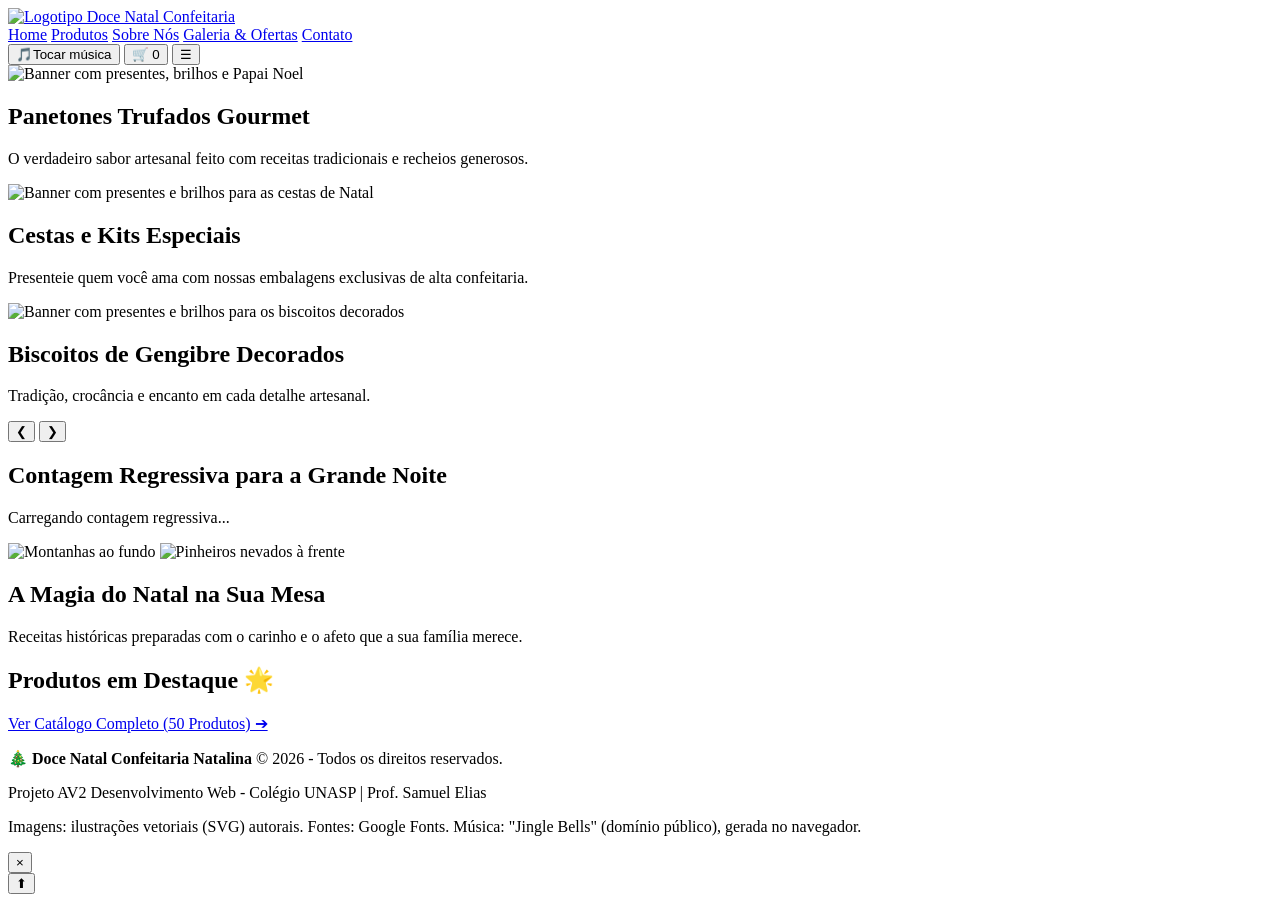
==== index.html @ b4fbc14b "Add files via upload" ====
<!DOCTYPE html>
<html lang="pt-br">
<head>
  <meta charset="UTF-8">
  <meta name="viewport" content="width=device-width, initial-scale=1.0">
  <title>Doce Natal | Confeitaria Natalina - Home</title>
  <link rel="icon" href="img/logo.svg" type="image/svg+xml">
  <link rel="stylesheet" href="css/style.css">
  <link rel="stylesheet" href="css/responsivo.css">
</head>
<body class="pagina-home">

  <!-- CABEÇALHO (igual em todas as páginas) -->
  <header>
    <a href="index.html" class="logo-container">
      <img src="img/logo.svg" alt="Logotipo Doce Natal Confeitaria" class="logo-img">
    </a>
    <nav class="menu" id="menu-principal" aria-label="Menu principal">
        <a href="index.html" class="ativo" aria-current="page">Home</a>
        <a href="produtos.html">Produtos</a>
        <a href="sobre.html">Sobre Nós</a>
        <a href="galeria.html">Galeria & Ofertas</a>
        <a href="contato.html">Contato</a>
    </nav>
    <div class="header-actions">
      <button type="button" id="btn-musica" class="btn-audio" aria-pressed="false" aria-label="Tocar música de Natal">
        <span class="icone" aria-hidden="true">🎵</span><span class="rotulo">Tocar música</span>
      </button>
      <button type="button" id="btn-carrinho" class="btn-carrinho" aria-label="Abrir carrinho de compras">
        <span aria-hidden="true">🛒</span> <span id="qtd-carrinho">0</span>
      </button>
      <button type="button" class="btn-menu" aria-label="Abrir menu" aria-expanded="false" aria-controls="menu-principal">☰</button>
    </div>
  </header>

  <main>
    <!-- SLIDESHOW / CARROSSEL: só um slide tem a classe "ativo" -->
    <section class="slideshow-container" aria-label="Promoções de Natal">
      <div class="slide ativo">
        <img src="img/banners/banner1.svg" alt="Banner com presentes, brilhos e Papai Noel">
        <div class="slide-caption">
          <h2>Panetones Trufados Gourmet</h2>
          <p>O verdadeiro sabor artesanal feito com receitas tradicionais e recheios generosos.</p>
        </div>
      </div>
      <div class="slide">
        <img src="img/banners/banner2.svg" alt="Banner com presentes e brilhos para as cestas de Natal">
        <div class="slide-caption">
          <h2>Cestas e Kits Especiais</h2>
          <p>Presenteie quem você ama com nossas embalagens exclusivas de alta confeitaria.</p>
        </div>
      </div>
      <div class="slide">
        <img src="img/banners/banner3.svg" alt="Banner com presentes e brilhos para os biscoitos decorados">
        <div class="slide-caption">
          <h2>Biscoitos de Gengibre Decorados</h2>
          <p>Tradição, crocância e encanto em cada detalhe artesanal.</p>
        </div>
      </div>
      <button type="button" class="prev-slide" id="anterior" aria-label="Slide anterior">❮</button>
      <button type="button" class="next-slide" id="proximo" aria-label="Próximo slide">❯</button>
      <div class="indicadores" id="indicadores" aria-label="Escolher slide"></div>
    </section>

    <!-- CONTAGEM REGRESSIVA -->
    <section class="countdown-section revelar">
      <h2>Contagem Regressiva para a Grande Noite</h2>
      <p class="contagem" data-contagem>Carregando contagem regressiva...</p>
    </section>

    <!-- PARALLAX: duas camadas que se movem em velocidades diferentes ao rolar -->
    <section class="parallax-wrapper revelar" aria-labelledby="titulo-home">
      <img src="img/banners/camada-fundo.svg" alt="Montanhas ao fundo" class="parallax-layer" data-velocidade="0.2">
      <img src="img/banners/camada-frente.svg" alt="Pinheiros nevados à frente" class="parallax-layer" data-velocidade="0.5">
      <div class="parallax-text">
        <h1 id="titulo-home">A Magia do Natal na Sua Mesa</h1>
        <p>Receitas históricas preparadas com o carinho e o afeto que a sua família merece.</p>
      </div>
    </section>

    <!-- DESTAQUES: cards gerados pelo JavaScript (produtos com destaque: true) -->
    <section class="secao-destaques">
      <h2 class="titulo-secao revelar">Produtos em Destaque 🌟</h2>
      <div id="lista-produtos" class="grade-produtos"></div>
      <p class="chamada-catalogo">
        <a href="produtos.html" class="btn-comprar btn-link">Ver Catálogo Completo (50 Produtos) ➔</a>
      </p>
    </section>
  </main>

  <!-- RODAPÉ (igual em todas as páginas) -->
  <footer>
    <p>🎄 <strong>Doce Natal Confeitaria Natalina</strong> &copy; 2026 - Todos os direitos reservados.</p>
    <p>Projeto AV2 Desenvolvimento Web - Colégio UNASP | Prof. Samuel Elias</p>
    <p>Imagens: ilustrações vetoriais (SVG) autorais. Fontes: Google Fonts. Música: "Jingle Bells" (domínio público), gerada no navegador.</p>
  </footer>

  <!-- JANELA (MODAL) DE DETALHES DO PRODUTO / LIGHTBOX -->
  <div id="modal-produto" class="modal" role="dialog" aria-modal="true" aria-label="Detalhes do produto">
    <div class="modal-conteudo">
      <button type="button" class="fechar-modal" aria-label="Fechar janela">&times;</button>
      <div id="modal-corpo"></div>
    </div>
  </div>
  <button type="button" id="topo" aria-label="Voltar ao topo">⬆</button>

  <!-- A ordem importa: produtos.js precisa vir ANTES de script.js -->
  <script src="js/produtos.js"></script>
  <script src="js/script.js"></script>
</body>
</html>
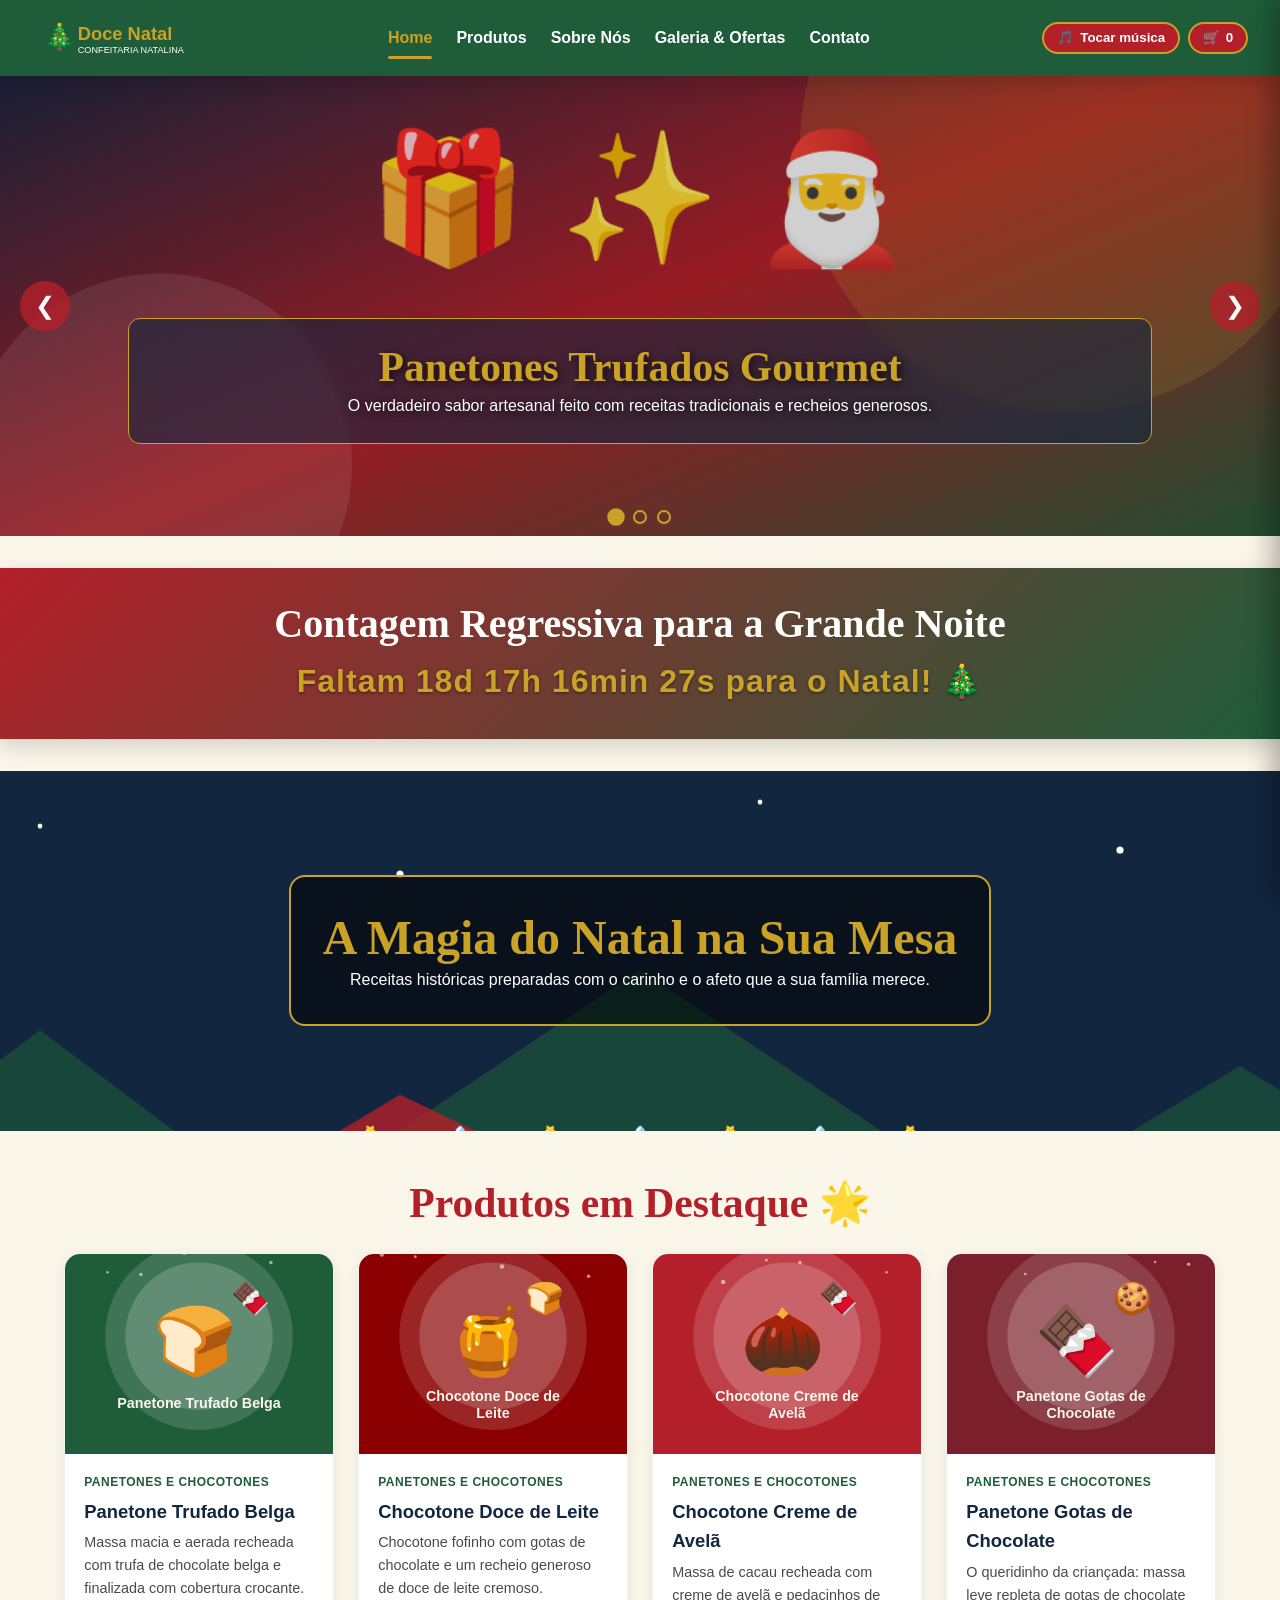
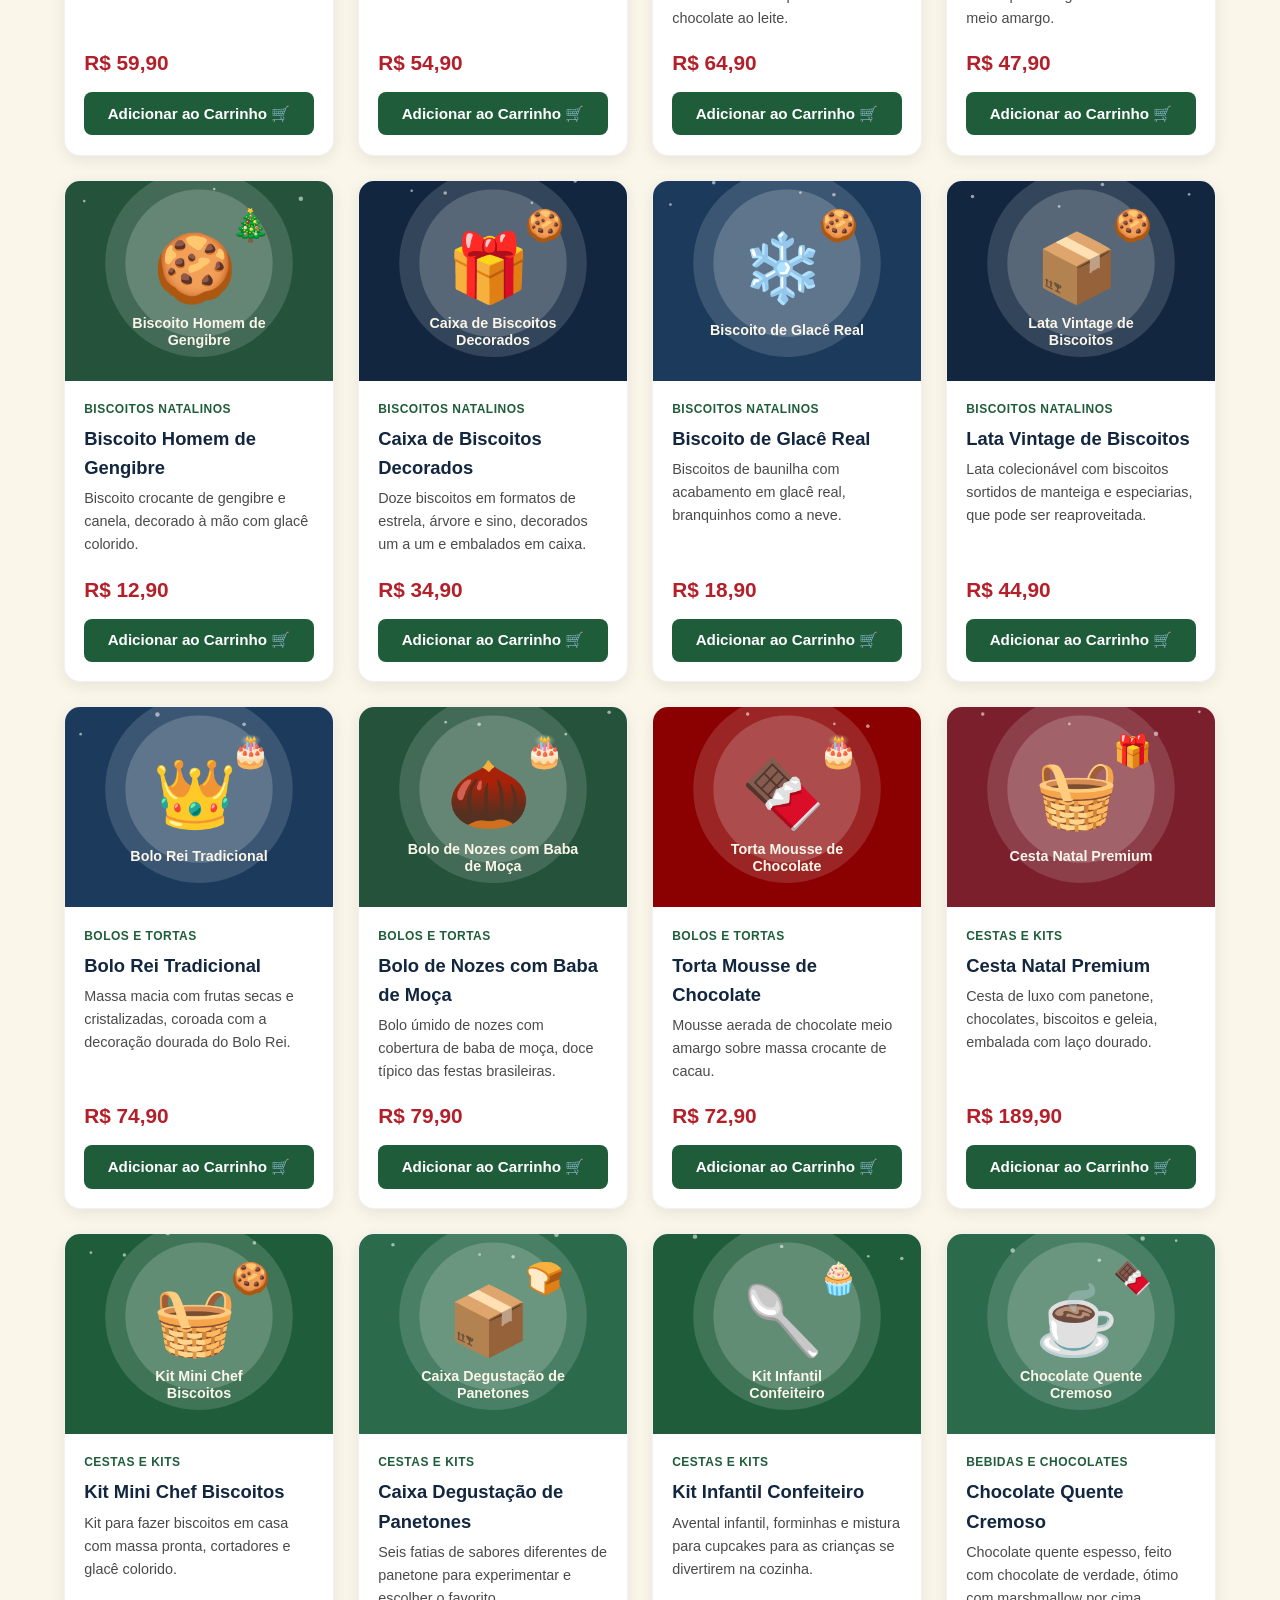
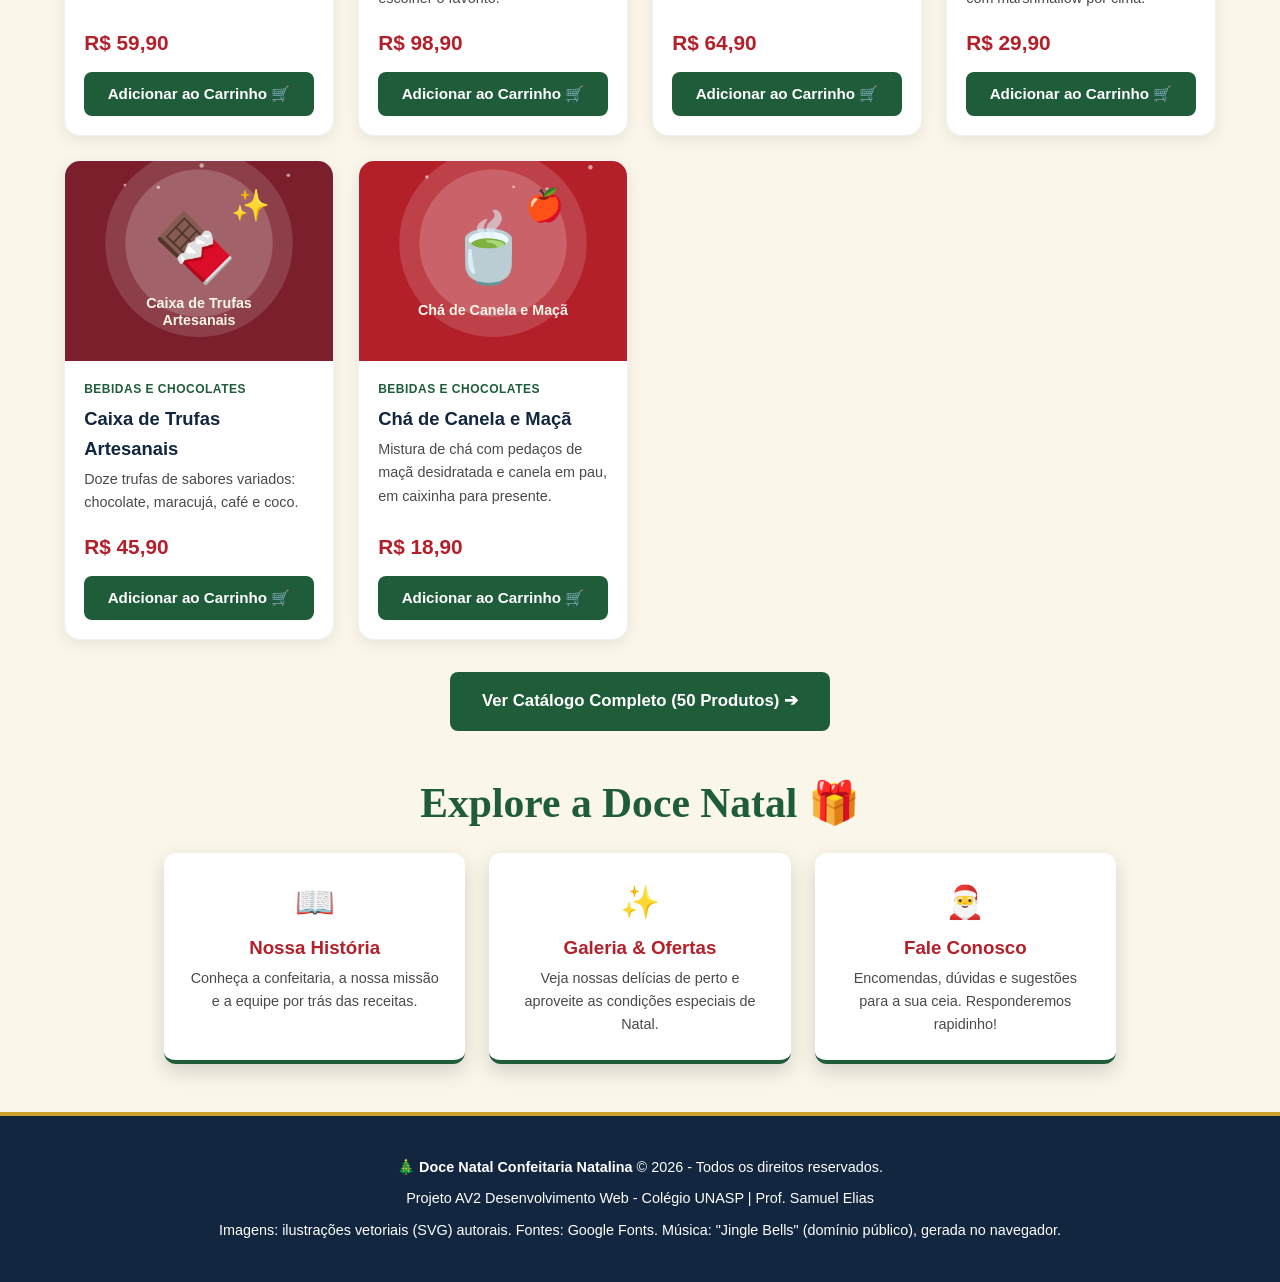
==== commit 25a79833: "Publica o site da Doce Natal Confeitaria Natalina Co-Authored-By: Claude Opus 5.5 <noreply@anthropic" ====
--- a/index.html
+++ b/index.html
@@ -86,6 +86,16 @@
         <a href="produtos.html" class="btn-comprar btn-link">Ver Catálogo Completo (50 Produtos) ➔</a>
       </p>
     </section>
+
+    <!-- CHAMADAS PARA AS OUTRAS PÁGINAS -->
+    <section class="contato-info revelar" aria-labelledby="titulo-chamadas">
+      <h2 id="titulo-chamadas" class="titulo-secao titulo-verde">Explore a Doce Natal 🎁</h2>
+      <div class="info-grid">
+        <a href="sobre.html" class="info-card card-chamada"><span aria-hidden="true">📖</span><h3>Nossa História</h3><p>Conheça a confeitaria, a nossa missão e a equipe por trás das receitas.</p></a>
+        <a href="galeria.html" class="info-card card-chamada"><span aria-hidden="true">✨</span><h3>Galeria & Ofertas</h3><p>Veja nossas delícias de perto e aproveite as condições especiais de Natal.</p></a>
+        <a href="contato.html" class="info-card card-chamada"><span aria-hidden="true">🎅</span><h3>Fale Conosco</h3><p>Encomendas, dúvidas e sugestões para a sua ceia. Responderemos rapidinho!</p></a>
+      </div>
+    </section>
   </main>
 
   <!-- RODAPÉ (igual em todas as páginas) -->
--- a/css/style.css
+++ b/css/style.css
@@ -0,0 +1,1192 @@
+/* ==========================================================
+   CSS PRINCIPAL - LOJA NATALINA DOCE NATAL
+   Organização: variáveis > base > cabeçalho > seções > cards
+   > sobre > galeria > modal > formulário > carrinho > efeitos
+   O comportamento por tamanho de tela fica em responsivo.css
+   ========================================================== */
+@import url('https://fonts.googleapis.com/css2?family=Mountains+of+Christmas:wght@700&family=Poppins:wght@300;400;600;700&display=swap');
+
+/* ---------- VARIÁVEIS: cores, fontes e espaçamentos declarados uma única vez ---------- */
+:root {
+  --vermelho: #B3202A;
+  --verde: #1F5D3A;
+  --dourado: #C9A227;
+  --neve: #FFFFFF;
+  --creme: #FBF6EA;
+  --noite: #12263F;
+  --texto-suave: #4a4a4a;
+
+  --fonte-titulo: 'Mountains of Christmas', cursive;
+  --fonte-corpo: 'Poppins', sans-serif;
+
+  --espaco-1: 0.5rem;
+  --espaco-2: 1rem;
+  --espaco-3: 1.5rem;
+  --espaco-4: 2rem;
+  --espaco-5: 3rem;
+
+  --raio: 16px;
+  --sombra: 0 8px 20px rgba(0, 0, 0, 0.15);
+  --transicao: all 0.3s ease;
+}
+
+/* ---------- BASE ---------- */
+* {
+  margin: 0;
+  padding: 0;
+  box-sizing: border-box;
+}
+
+body {
+  font-family: var(--fonte-corpo);
+  background-color: var(--creme);
+  color: var(--noite);
+  line-height: 1.6;
+  overflow-x: hidden;
+}
+
+img {
+  max-width: 100%;
+}
+
+button {
+  font-family: var(--fonte-corpo);
+}
+
+/* Foco visível para quem navega pelo teclado (pseudo-classe :focus-visible) */
+:focus-visible {
+  outline: 3px solid var(--dourado);
+  outline-offset: 2px;
+}
+
+/* Texto só para leitores de tela */
+.sr-only {
+  position: absolute;
+  width: 1px;
+  height: 1px;
+  overflow: hidden;
+  clip: rect(0 0 0 0);
+  white-space: nowrap;
+}
+
+/* Títulos reutilizáveis (substituem o CSS inline que existia nas páginas) */
+.titulo-pagina {
+  font-family: var(--fonte-titulo);
+  color: var(--vermelho);
+  font-size: 2.3rem;
+  line-height: 1.2;
+  text-align: center;
+}
+
+.subtitulo-pagina {
+  text-align: center;
+  color: var(--texto-suave);
+  margin-bottom: var(--espaco-3);
+}
+
+.titulo-secao {
+  font-family: var(--fonte-titulo);
+  color: var(--vermelho);
+  font-size: 2.2rem;
+  line-height: 1.2;
+  text-align: center;
+  margin-bottom: var(--espaco-3);
+}
+
+.titulo-verde {
+  color: var(--verde);
+}
+
+/* ---------- CABEÇALHO & MENU ---------- */
+header {
+  background-color: var(--verde);
+  color: var(--neve);
+  display: flex;
+  justify-content: space-between;
+  align-items: center;
+  gap: var(--espaco-1);
+  padding: 0.6rem var(--espaco-2);
+  position: sticky;
+  top: 0;
+  z-index: 1000;
+  box-shadow: var(--sombra);
+}
+
+.logo-container {
+  display: flex;
+  align-items: center;
+  text-decoration: none;
+  color: var(--neve);
+}
+
+.logo-img {
+  height: 42px;
+}
+
+.menu {
+  gap: var(--espaco-3);
+  align-items: center;
+}
+
+.menu a {
+  color: var(--neve);
+  text-decoration: none;
+  font-weight: 600;
+  position: relative;
+  padding: 0.5rem 0;
+  transition: var(--transicao);
+}
+
+.menu a:hover,
+.menu a.ativo {
+  color: var(--dourado);
+}
+
+/* Destaque da página ativa: sublinhado dourado feito com ::after */
+.menu a.ativo::after {
+  content: "";
+  display: block;
+  width: 100%;
+  height: 3px;
+  background: var(--dourado);
+  position: absolute;
+  bottom: 0;
+  left: 0;
+  border-radius: 2px;
+}
+
+.header-actions {
+  display: flex;
+  align-items: center;
+  gap: 0.5rem;
+}
+
+.btn-audio,
+.btn-carrinho {
+  background: var(--vermelho);
+  color: var(--neve);
+  border: 2px solid var(--dourado);
+  padding: 0.4rem 0.8rem;
+  border-radius: 20px;
+  cursor: pointer;
+  font-weight: bold;
+  transition: var(--transicao);
+  display: flex;
+  align-items: center;
+  gap: 6px;
+}
+
+.btn-audio:hover,
+.btn-carrinho:hover {
+  background: var(--dourado);
+  color: var(--noite);
+  transform: scale(1.05);
+}
+
+/* Botão de música ligado: pulsa suavemente */
+.btn-audio[aria-pressed="true"] {
+  animation: pulsar 1.6s ease-in-out infinite;
+}
+
+.btn-menu {
+  background: none;
+  border: none;
+  color: var(--neve);
+  font-size: 1.8rem;
+  line-height: 1;
+  cursor: pointer;
+  padding: 0 0.3rem;
+}
+
+/* ---------- SLIDESHOW ---------- */
+.slideshow-container {
+  position: relative;
+  width: 100%;
+  overflow: hidden;
+  background: var(--noite);
+}
+
+.slide {
+  display: none;
+  position: relative;
+}
+
+.slide.ativo {
+  display: block;
+  animation: aparecer 0.8s ease-in-out;
+}
+
+.slide img {
+  display: block;
+  width: 100%;
+  height: 340px;
+  object-fit: cover;
+  filter: brightness(0.85);
+}
+
+.slide-caption {
+  position: absolute;
+  bottom: 14%;
+  left: 5%;
+  right: 5%;
+  color: var(--neve);
+  text-align: center;
+  text-shadow: 2px 2px 8px rgba(0, 0, 0, 0.7);
+  background: rgba(18, 38, 63, 0.6);
+  padding: var(--espaco-2);
+  border-radius: 12px;
+  backdrop-filter: blur(4px);
+  border: 1px solid var(--dourado);
+}
+
+.slide-caption h2 {
+  font-family: var(--fonte-titulo);
+  font-size: 1.7rem;
+  line-height: 1.2;
+  color: var(--dourado);
+}
+
+.slide-caption p {
+  font-size: 0.9rem;
+}
+
+.prev-slide,
+.next-slide {
+  position: absolute;
+  top: 40%;
+  transform: translateY(-50%);
+  background: rgba(179, 32, 42, 0.8);
+  color: var(--neve);
+  border: none;
+  width: 42px;
+  height: 42px;
+  cursor: pointer;
+  font-size: 1.2rem;
+  border-radius: 50%;
+  transition: var(--transicao);
+  z-index: 10;
+}
+
+.prev-slide { left: 8px; }
+.next-slide { right: 8px; }
+
+.prev-slide:hover,
+.next-slide:hover {
+  background: var(--dourado);
+  color: var(--noite);
+}
+
+/* Indicadores (bolinhas) criados pelo JavaScript */
+.indicadores {
+  position: absolute;
+  bottom: 12px;
+  left: 0;
+  right: 0;
+  display: flex;
+  justify-content: center;
+  gap: 10px;
+  z-index: 10;
+}
+
+.indicador {
+  width: 14px;
+  height: 14px;
+  border-radius: 50%;
+  border: 2px solid var(--dourado);
+  background: transparent;
+  cursor: pointer;
+  transition: var(--transicao);
+}
+
+.indicador.ativo {
+  background: var(--dourado);
+  transform: scale(1.25);
+}
+
+/* ---------- CONTAGEM REGRESSIVA ---------- */
+.countdown-section {
+  background: linear-gradient(135deg, var(--vermelho), var(--verde));
+  color: var(--neve);
+  text-align: center;
+  padding: var(--espaco-4) var(--espaco-2);
+  margin: var(--espaco-4) 0;
+  box-shadow: var(--sombra);
+}
+
+.countdown-section h2 {
+  font-family: var(--fonte-titulo);
+  font-size: 2rem;
+  line-height: 1.2;
+  margin-bottom: var(--espaco-1);
+}
+
+.contagem {
+  font-size: 1.25rem;
+  font-weight: bold;
+  color: var(--dourado);
+  letter-spacing: 1px;
+  text-shadow: 0 1px 3px rgba(0, 0, 0, 0.5);
+}
+
+/* ---------- PARALLAX ---------- */
+.parallax-wrapper {
+  position: relative;
+  height: 320px;
+  overflow: hidden;
+  display: flex;
+  align-items: center;
+  justify-content: center;
+  padding: 0 var(--espaco-2);
+}
+
+/* As camadas são maiores que a seção (60px de folga em cima e embaixo)
+   para nunca aparecer "buraco" quando o JavaScript as move. */
+.parallax-layer {
+  position: absolute;
+  top: -60px;
+  left: 0;
+  width: 100%;
+  height: calc(100% + 120px);
+  object-fit: cover;
+  pointer-events: none;
+  will-change: transform;
+}
+
+.parallax-text {
+  position: relative;
+  z-index: 5;
+  color: var(--neve);
+  text-align: center;
+  background: rgba(0, 0, 0, 0.55);
+  padding: var(--espaco-3);
+  border-radius: var(--raio);
+  border: 2px solid var(--dourado);
+}
+
+.parallax-text h1 {
+  font-family: var(--fonte-titulo);
+  font-size: 2rem;
+  line-height: 1.2;
+  color: var(--dourado);
+}
+
+/* ---------- DESTAQUES (HOME) ---------- */
+.secao-destaques {
+  max-width: 1200px;
+  margin: var(--espaco-5) auto;
+  padding: 0 var(--espaco-3);
+}
+
+.secao-destaques .grade-produtos {
+  padding: 0;
+  margin-bottom: 0;
+}
+
+.chamada-catalogo {
+  text-align: center;
+  margin-top: var(--espaco-4);
+}
+
+/* ---------- CATÁLOGO & GRID ---------- */
+.produtos-header {
+  max-width: 1200px;
+  margin: var(--espaco-4) auto;
+  padding: 0 var(--espaco-3);
+  display: flex;
+  flex-wrap: wrap;
+  gap: var(--espaco-2);
+  align-items: center;
+}
+
+.produtos-titulo {
+  width: 100%;
+}
+
+.filtros-container {
+  display: flex;
+  gap: var(--espaco-2);
+  flex-wrap: wrap;
+  width: 100%;
+}
+
+.filtros-container input,
+.filtros-container select {
+  padding: 0.8rem 1.2rem;
+  border: 2px solid var(--verde);
+  border-radius: 8px;
+  font-size: 1rem;
+  font-family: var(--fonte-corpo);
+  flex: 1;
+  min-width: 0;
+  background: var(--neve);
+}
+
+.filtros-container input:focus,
+.filtros-container select:focus {
+  border-color: var(--dourado);
+  box-shadow: 0 0 8px rgba(201, 162, 39, 0.5);
+}
+
+.contador-produtos {
+  font-weight: bold;
+  color: var(--verde);
+  width: 100%;
+}
+
+/* Grid de cards: quantas colunas couberem, cada uma com no mínimo 240px.
+   O responsivo.css refina isso para 1 → 2 → 4 colunas. */
+.grade-produtos {
+  max-width: 1200px;
+  margin: 0 auto var(--espaco-5) auto;
+  padding: 0 var(--espaco-3);
+  display: grid;
+  grid-template-columns: repeat(auto-fill, minmax(240px, 1fr));
+  gap: var(--espaco-3);
+}
+
+.sem-resultado {
+  grid-column: 1 / -1;
+  text-align: center;
+  padding: var(--espaco-5) var(--espaco-2);
+}
+
+.card {
+  background: var(--neve);
+  border-radius: var(--raio);
+  overflow: hidden;
+  box-shadow: 0 4px 15px rgba(0, 0, 0, 0.08);
+  display: flex;
+  flex-direction: column;
+  border: 1px solid rgba(0, 0, 0, 0.05);
+  position: relative;
+  /* Cada propriedade tem a sua transição: assim o "revelar" e o hover não brigam */
+  transition: opacity 0.8s ease, transform 0.3s ease, box-shadow 0.3s ease;
+}
+
+/* O seletor tem 3 classes de propósito: precisa ganhar de ".revelar.visivel",
+   que também define transform. Sem isso o card nunca "levantava" no hover. */
+.card.revelar.visivel:hover {
+  transform: translateY(-8px);
+  box-shadow: 0 12px 25px rgba(0, 0, 0, 0.18);
+}
+
+.card-img-btn {
+  display: block;
+  border: none;
+  background: none;
+  padding: 0;
+  cursor: pointer;
+  width: 100%;
+}
+
+.card img {
+  display: block;
+  width: 100%;
+  height: 200px;
+  object-fit: cover;
+}
+
+.card-body {
+  padding: 1.2rem;
+  display: flex;
+  flex-direction: column;
+  flex-grow: 1;
+}
+
+.card-categoria {
+  font-size: 0.75rem;
+  color: var(--verde);
+  font-weight: bold;
+  text-transform: uppercase;
+  letter-spacing: 0.5px;
+}
+
+.card h3 {
+  font-size: 1.15rem;
+  margin: 0.3rem 0;
+  color: var(--noite);
+}
+
+.card p {
+  font-size: 0.9rem;
+  color: var(--texto-suave);
+  margin-bottom: var(--espaco-2);
+  flex-grow: 1;
+}
+
+.card-preco {
+  font-size: 1.3rem;
+  font-weight: bold;
+  color: var(--vermelho);
+  margin-bottom: 0.8rem;
+}
+
+.btn-comprar {
+  background: var(--verde);
+  color: var(--neve);
+  border: none;
+  padding: 0.8rem;
+  border-radius: 8px;
+  font-weight: bold;
+  font-size: 0.95rem;
+  cursor: pointer;
+  transition: var(--transicao);
+  width: 100%;
+}
+
+.btn-comprar:hover {
+  background: var(--vermelho);
+}
+
+.btn-link {
+  display: inline-block;
+  width: auto;
+  max-width: 100%;
+  padding: 1rem 2rem;
+  font-size: 1.05rem;
+  text-decoration: none;
+}
+
+/* ---------- SOBRE NÓS & LINHA DO TEMPO ---------- */
+.container-sobre {
+  max-width: 1000px;
+  margin: var(--espaco-4) auto;
+  padding: 0 var(--espaco-3);
+}
+
+.historia-box {
+  background: var(--neve);
+  padding: var(--espaco-3);
+  border-radius: var(--raio);
+  box-shadow: var(--sombra);
+  margin-bottom: var(--espaco-4);
+}
+
+.historia-box h1 {
+  font-family: var(--fonte-titulo);
+  color: var(--vermelho);
+  font-size: 2.5rem;
+  line-height: 1.2;
+  margin-bottom: var(--espaco-2);
+}
+
+.historia-box .titulo-verde {
+  text-align: left;
+  font-family: var(--fonte-corpo);
+  font-size: 1.4rem;
+  margin: var(--espaco-3) 0 var(--espaco-1);
+}
+
+.lista-mvv {
+  margin-left: var(--espaco-3);
+  line-height: 1.8;
+}
+
+.linha-tempo {
+  list-style: none;
+  position: relative;
+  max-width: 700px;
+  margin: 0 auto var(--espaco-4);
+  padding-left: 2.2rem;
+}
+
+/* A linha vertical dourada */
+.linha-tempo::before {
+  content: "";
+  position: absolute;
+  left: 9px;
+  top: 0;
+  bottom: 0;
+  width: 4px;
+  background: var(--dourado);
+  border-radius: 2px;
+}
+
+.marco {
+  position: relative;
+  background: var(--neve);
+  padding: var(--espaco-2) var(--espaco-3);
+  border-radius: 12px;
+  box-shadow: var(--sombra);
+  margin-bottom: var(--espaco-3);
+}
+
+/* A bolinha de cada marco */
+.marco::before {
+  content: "";
+  position: absolute;
+  left: calc(-2.2rem + 2px);
+  top: 1.4rem;
+  width: 16px;
+  height: 16px;
+  border-radius: 50%;
+  background: var(--vermelho);
+  border: 3px solid var(--neve);
+  box-shadow: 0 0 0 2px var(--dourado);
+}
+
+.marco .ano {
+  color: var(--vermelho);
+  font-weight: 700;
+  font-size: 1.1rem;
+}
+
+.marco h3 {
+  color: var(--verde);
+}
+
+.equipe-grid {
+  display: grid;
+  grid-template-columns: repeat(auto-fit, minmax(240px, 1fr));
+  gap: var(--espaco-3);
+  margin-top: var(--espaco-4);
+}
+
+.equipe-card {
+  background: var(--neve);
+  padding: var(--espaco-3);
+  border-radius: 12px;
+  text-align: center;
+  border-top: 4px solid var(--dourado);
+  box-shadow: var(--sombra);
+}
+
+.equipe-avatar {
+  font-size: 3.5rem;
+  margin-bottom: var(--espaco-1);
+}
+
+.equipe-card .funcao {
+  color: var(--vermelho);
+  font-weight: bold;
+}
+
+/* ---------- GALERIA & LIGHTBOX ---------- */
+.cabecalho-galeria {
+  padding: var(--espaco-4) var(--espaco-2) 0;
+}
+
+.galeria-grid {
+  max-width: 1200px;
+  margin: var(--espaco-4) auto;
+  padding: 0 var(--espaco-3);
+  display: grid;
+  grid-template-columns: repeat(auto-fill, minmax(260px, 1fr));
+  gap: var(--espaco-3);
+}
+
+.galeria-item {
+  position: relative;
+  display: block;
+  border: none;
+  padding: 0;
+  background: none;
+  border-radius: 12px;
+  overflow: hidden;
+  cursor: pointer;
+  box-shadow: var(--sombra);
+  text-align: left;
+}
+
+.galeria-item img {
+  display: block;
+  width: 100%;
+  height: 260px;
+  object-fit: cover;
+  transition: transform 0.5s ease;
+}
+
+.galeria-item:hover img,
+.galeria-item:focus-visible img {
+  transform: scale(1.1);
+}
+
+.galeria-overlay {
+  position: absolute;
+  bottom: 0;
+  left: 0;
+  right: 0;
+  background: rgba(18, 38, 63, 0.85);
+  color: var(--neve);
+  padding: var(--espaco-2);
+  text-align: center;
+  opacity: 0;
+  transition: opacity 0.3s ease;
+}
+
+.galeria-item:hover .galeria-overlay,
+.galeria-item:focus-visible .galeria-overlay {
+  opacity: 1;
+}
+
+/* ---------- MODAL / LIGHTBOX ---------- */
+.modal {
+  display: none;
+  position: fixed;
+  z-index: 2000;
+  inset: 0;
+  background: rgba(0, 0, 0, 0.85);
+  justify-content: center;
+  align-items: center;
+  padding: var(--espaco-2);
+}
+
+.modal.aberto {
+  display: flex;
+}
+
+.modal-conteudo {
+  background: var(--neve);
+  max-width: 600px;
+  width: 100%;
+  max-height: 100%;
+  overflow-y: auto;
+  border-radius: var(--raio);
+  position: relative;
+  padding: var(--espaco-3);
+  animation: aparecer 0.4s ease;
+}
+
+.fechar-modal {
+  position: absolute;
+  top: 10px;
+  right: 14px;
+  width: 40px;
+  height: 40px;
+  border: none;
+  border-radius: 50%;
+  background: rgba(255, 255, 255, 0.9);
+  font-size: 2rem;
+  line-height: 1;
+  cursor: pointer;
+  color: var(--vermelho);
+  z-index: 2;
+}
+
+.modal-img {
+  display: block;
+  width: 100%;
+  height: 260px;
+  object-fit: cover;
+  border-radius: 12px;
+}
+
+.modal-titulo {
+  font-family: var(--fonte-titulo);
+  color: var(--vermelho);
+  margin-top: var(--espaco-2);
+  font-size: 2.1rem;
+  line-height: 1.2;
+}
+
+.modal-categoria {
+  color: var(--verde);
+  font-weight: bold;
+}
+
+.modal-texto {
+  margin: var(--espaco-2) 0;
+}
+
+.modal-preco {
+  color: var(--vermelho);
+  font-size: 1.8rem;
+}
+
+.modal-conteudo .btn-comprar {
+  margin-top: var(--espaco-2);
+}
+
+/* ---------- FORMULÁRIO DE CONTATO ---------- */
+.contato-container {
+  max-width: 800px;
+  margin: var(--espaco-4) auto;
+  background: var(--neve);
+  padding: var(--espaco-3);
+  border-radius: var(--raio);
+  box-shadow: var(--sombra);
+}
+
+.contato-container .subtitulo-pagina {
+  margin: var(--espaco-1) 0 var(--espaco-4);
+}
+
+.form-group {
+  margin-bottom: var(--espaco-3);
+}
+
+.form-group label {
+  display: block;
+  font-weight: bold;
+  margin-bottom: var(--espaco-1);
+  color: var(--verde);
+}
+
+.form-group input,
+.form-group textarea {
+  width: 100%;
+  padding: 0.8rem;
+  border: 2px solid #bbb;
+  border-radius: 8px;
+  font-family: var(--fonte-corpo);
+  font-size: 1rem;
+}
+
+.form-group input:focus,
+.form-group textarea:focus {
+  border-color: var(--vermelho);
+}
+
+.form-group input[aria-invalid="true"],
+.form-group textarea[aria-invalid="true"] {
+  border-color: #b00020;
+  background: #fff5f6;
+}
+
+.erro-campo {
+  display: block;
+  min-height: 1.2em;
+  margin-top: 4px;
+  font-size: 0.85rem;
+  font-weight: 600;
+  color: #b00020;
+}
+
+.btn-enviar {
+  font-size: 1.1rem;
+  padding: 1rem;
+}
+
+.mensagem-alerta {
+  padding: var(--espaco-2);
+  border-radius: 8px;
+  margin-top: var(--espaco-2);
+  font-weight: bold;
+  display: none;
+}
+
+.mensagem-alerta.sucesso {
+  background: #d4edda;
+  color: #155724;
+}
+
+.mensagem-alerta.erro {
+  background: #f8d7da;
+  color: #721c24;
+}
+
+.contato-info {
+  max-width: 1000px;
+  margin: var(--espaco-5) auto 0;
+  padding: 0 var(--espaco-3);
+}
+
+.info-grid {
+  display: grid;
+  grid-template-columns: repeat(auto-fit, minmax(210px, 1fr));
+  gap: var(--espaco-3);
+}
+
+.info-card {
+  background: var(--neve);
+  border-radius: 12px;
+  padding: var(--espaco-3);
+  text-align: center;
+  box-shadow: var(--sombra);
+  border-bottom: 4px solid var(--verde);
+}
+
+/* Cartões da Home que levam para as outras páginas */
+.card-chamada {
+  display: block;
+  color: inherit;
+  text-decoration: none;
+  transition: var(--transicao);
+}
+
+.card-chamada:hover,
+.card-chamada:focus-visible {
+  transform: translateY(-6px);
+  border-bottom-color: var(--dourado);
+}
+
+.info-card > span {
+  font-size: 2rem;
+}
+
+.info-card h3 {
+  color: var(--vermelho);
+  margin: 0.3rem 0;
+}
+
+.info-card p {
+  font-size: 0.9rem;
+  color: var(--texto-suave);
+}
+
+/* ---------- CARRINHO (painel lateral criado pelo JavaScript) ---------- */
+.carrinho-fundo {
+  position: fixed;
+  inset: 0;
+  background: rgba(0, 0, 0, 0.6);
+  z-index: 3000;
+  opacity: 0;
+  pointer-events: none;
+  transition: opacity 0.3s ease;
+}
+
+.carrinho-painel {
+  position: fixed;
+  top: 0;
+  right: 0;
+  bottom: 0;
+  width: min(420px, 100%);
+  background: var(--creme);
+  z-index: 3001;
+  display: flex;
+  flex-direction: column;
+  transform: translateX(100%);
+  transition: transform 0.35s ease;
+  box-shadow: -8px 0 25px rgba(0, 0, 0, 0.3);
+}
+
+.carrinho-aberto .carrinho-fundo {
+  opacity: 1;
+  pointer-events: auto;
+}
+
+.carrinho-aberto .carrinho-painel {
+  transform: translateX(0);
+}
+
+.carrinho-topo {
+  display: flex;
+  justify-content: space-between;
+  align-items: center;
+  background: var(--vermelho);
+  color: var(--neve);
+  padding: var(--espaco-2) var(--espaco-3);
+}
+
+.carrinho-topo h2 {
+  font-family: var(--fonte-titulo);
+  font-size: 1.8rem;
+}
+
+.carrinho-fechar {
+  background: none;
+  border: none;
+  color: var(--neve);
+  font-size: 2rem;
+  line-height: 1;
+  cursor: pointer;
+}
+
+.carrinho-lista {
+  list-style: none;
+  flex: 1;
+  overflow-y: auto;
+  padding: var(--espaco-2);
+}
+
+.carrinho-vazio {
+  text-align: center;
+  padding: var(--espaco-5) var(--espaco-2);
+  color: var(--texto-suave);
+}
+
+.item-carrinho {
+  display: grid;
+  grid-template-columns: 56px 1fr auto;
+  gap: 0.75rem;
+  align-items: center;
+  background: var(--neve);
+  border-radius: 12px;
+  padding: 0.6rem;
+  margin-bottom: 0.6rem;
+  box-shadow: 0 2px 8px rgba(0, 0, 0, 0.08);
+}
+
+.item-carrinho img {
+  width: 56px;
+  height: 56px;
+  object-fit: cover;
+  border-radius: 8px;
+}
+
+.item-nome {
+  font-weight: 600;
+  font-size: 0.9rem;
+  line-height: 1.3;
+}
+
+.item-preco {
+  color: var(--vermelho);
+  font-weight: bold;
+  font-size: 0.9rem;
+}
+
+.item-qtd {
+  display: flex;
+  align-items: center;
+  gap: 6px;
+  margin-top: 4px;
+}
+
+.item-qtd button {
+  width: 28px;
+  height: 28px;
+  border-radius: 50%;
+  border: 2px solid var(--verde);
+  background: var(--neve);
+  color: var(--verde);
+  font-weight: bold;
+  cursor: pointer;
+}
+
+.item-qtd button:hover {
+  background: var(--verde);
+  color: var(--neve);
+}
+
+.item-remover {
+  background: none;
+  border: none;
+  font-size: 1.3rem;
+  cursor: pointer;
+}
+
+.carrinho-rodape {
+  padding: var(--espaco-2) var(--espaco-3);
+  background: var(--neve);
+  border-top: 3px solid var(--dourado);
+}
+
+.carrinho-total {
+  display: flex;
+  justify-content: space-between;
+  font-size: 1.2rem;
+  font-weight: bold;
+  margin-bottom: 0.8rem;
+}
+
+.carrinho-total strong {
+  color: var(--vermelho);
+}
+
+.carrinho-acoes {
+  display: flex;
+  gap: 0.6rem;
+}
+
+.carrinho-acoes .btn-comprar {
+  flex: 1;
+}
+
+.btn-secundario {
+  background: var(--neve);
+  color: var(--vermelho);
+  border: 2px solid var(--vermelho);
+}
+
+.btn-secundario:hover {
+  background: var(--vermelho);
+  color: var(--neve);
+}
+
+/* Aviso rápido (toast) */
+.aviso {
+  position: fixed;
+  left: 50%;
+  bottom: 90px;
+  transform: translateX(-50%);
+  background: var(--noite);
+  color: var(--neve);
+  border: 2px solid var(--dourado);
+  padding: 0.8rem 1.4rem;
+  border-radius: 30px;
+  z-index: 4000;
+  max-width: 90vw;
+  text-align: center;
+  font-weight: 600;
+  box-shadow: var(--sombra);
+  animation: aparecer 0.3s ease;
+}
+
+/* ---------- EFEITOS: NEVE, ANIMAÇÕES, REVELAR, TOPO ---------- */
+.floco {
+  position: fixed;
+  top: -20px;
+  color: var(--neve);
+  user-select: none;
+  pointer-events: none;
+  z-index: 900;
+  animation: cair 8s linear infinite;
+  text-shadow: 0 0 5px rgba(255, 255, 255, 0.8);
+}
+
+@keyframes cair {
+  0%   { transform: translateY(-10vh) rotate(0deg); opacity: 1; }
+  100% { transform: translateY(110vh) rotate(360deg); opacity: 0.2; }
+}
+
+@keyframes aparecer {
+  from { opacity: 0; transform: scale(0.95); }
+  to   { opacity: 1; transform: scale(1); }
+}
+
+@keyframes pulsar {
+  0%, 100% { box-shadow: 0 0 0 0 rgba(201, 162, 39, 0.7); }
+  50%      { box-shadow: 0 0 0 8px rgba(201, 162, 39, 0); }
+}
+
+/* Animação ao rolar: começa escondido e o IntersectionObserver adiciona .visivel */
+.revelar {
+  opacity: 0;
+  transform: translateY(30px);
+  transition: opacity 0.8s ease, transform 0.8s ease;
+}
+
+.revelar.visivel {
+  opacity: 1;
+  transform: translateY(0);
+}
+
+#topo {
+  position: fixed;
+  bottom: 25px;
+  right: 25px;
+  background: var(--vermelho);
+  color: var(--neve);
+  border: 2px solid var(--dourado);
+  width: 50px;
+  height: 50px;
+  border-radius: 50%;
+  cursor: pointer;
+  display: none;
+  font-size: 1.5rem;
+  z-index: 1000;
+  box-shadow: var(--sombra);
+}
+
+/* ---------- RODAPÉ ---------- */
+footer {
+  background: var(--noite);
+  color: var(--neve);
+  text-align: center;
+  padding: var(--espaco-4) var(--espaco-2);
+  margin-top: var(--espaco-5);
+  border-top: 4px solid var(--dourado);
+  font-size: 0.9rem;
+}
+
+footer p {
+  margin: 0.5rem 0;
+}
+
+/* Respeita quem pediu menos movimento no sistema */
+@media (prefers-reduced-motion: reduce) {
+  .floco { display: none; }
+  .revelar { transition: none; }
+  .btn-audio[aria-pressed="true"] { animation: none; }
+}
--- a/css/responsivo.css
+++ b/css/responsivo.css
@@ -0,0 +1,104 @@
+/* ==========================================================
+   CSS RESPONSIVO - MOBILE FIRST
+   Primeiro o estilo do celular (vale para tudo), depois
+   vamos acrescentando regras para telas maiores com min-width.
+   Celular: até ~600px | Tablet: 600px a 992px | Desktop: 992px+
+   ========================================================== */
+
+/* ---------- Celular (base) ---------- */
+.grade-produtos {
+  grid-template-columns: 1fr;
+}
+
+/* O menu vira uma lista que desce do cabeçalho */
+.menu {
+  display: none;
+  position: absolute;
+  top: 100%;
+  left: 0;
+  right: 0;
+  background: var(--verde);
+  flex-direction: column;
+  align-items: flex-start;
+  padding: var(--espaco-3);
+  box-shadow: 0 10px 15px rgba(0, 0, 0, 0.2);
+}
+
+.menu.aberto {
+  display: flex;
+}
+
+.btn-menu {
+  display: block;
+}
+
+/* No celular o botão de música mostra só o ícone, para caber no cabeçalho */
+.btn-audio .rotulo {
+  display: none;
+}
+
+/* ---------- Tablet (a partir de 600px) ---------- */
+@media (min-width: 600px) {
+  .grade-produtos {
+    grid-template-columns: repeat(2, 1fr);
+  }
+
+  header {
+    padding: 0.8rem var(--espaco-3);
+  }
+
+  .logo-img {
+    height: 50px;
+  }
+
+  .btn-audio .rotulo {
+    display: inline;
+  }
+
+  .titulo-pagina { font-size: 3rem; }
+  .titulo-secao { font-size: 2.6rem; }
+
+  .slide img { height: 460px; }
+  .slide-caption { left: 10%; right: 10%; bottom: 20%; padding: var(--espaco-3); }
+  .slide-caption h2 { font-size: 2.6rem; }
+  .slide-caption p { font-size: 1rem; }
+  .prev-slide, .next-slide { width: 50px; height: 50px; font-size: 1.5rem; top: 50%; }
+  .prev-slide { left: 20px; }
+  .next-slide { right: 20px; }
+
+  .countdown-section h2 { font-size: 2.5rem; }
+  .contagem { font-size: 2rem; }
+
+  .parallax-wrapper { height: 360px; }
+  .parallax-text { padding: var(--espaco-4); }
+  .parallax-text h1 { font-size: 3rem; }
+
+  .historia-box,
+  .contato-container { padding: 2.5rem; }
+  .historia-box h1 { font-size: 3rem; }
+}
+
+/* ---------- Desktop (a partir de 992px) ---------- */
+@media (min-width: 992px) {
+  .grade-produtos {
+    grid-template-columns: repeat(4, 1fr);
+  }
+
+  header {
+    padding: 0.8rem var(--espaco-4);
+  }
+
+  /* Menu em linha dentro do cabeçalho (Flexbox) */
+  .menu {
+    display: flex;
+    position: static;
+    flex-direction: row;
+    background: transparent;
+    padding: 0;
+    box-shadow: none;
+  }
+
+  .btn-menu {
+    display: none;
+  }
+}
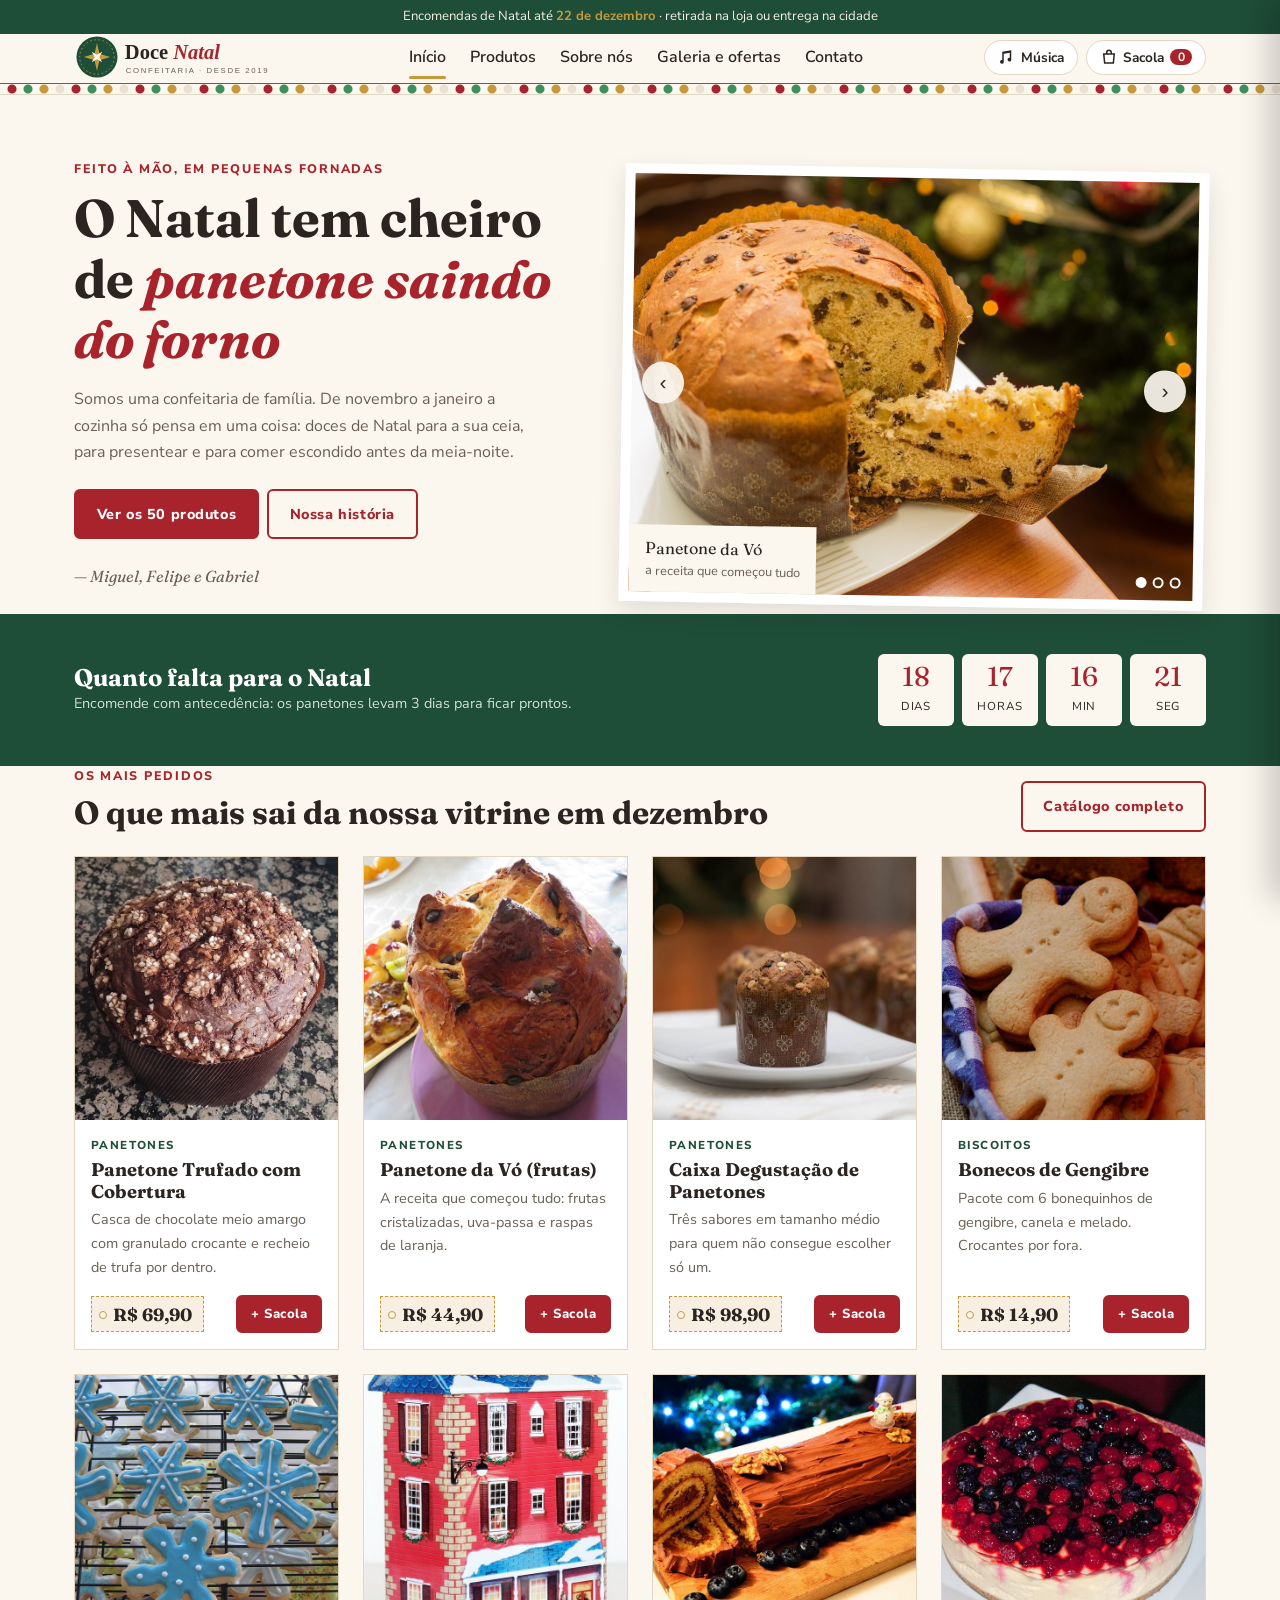
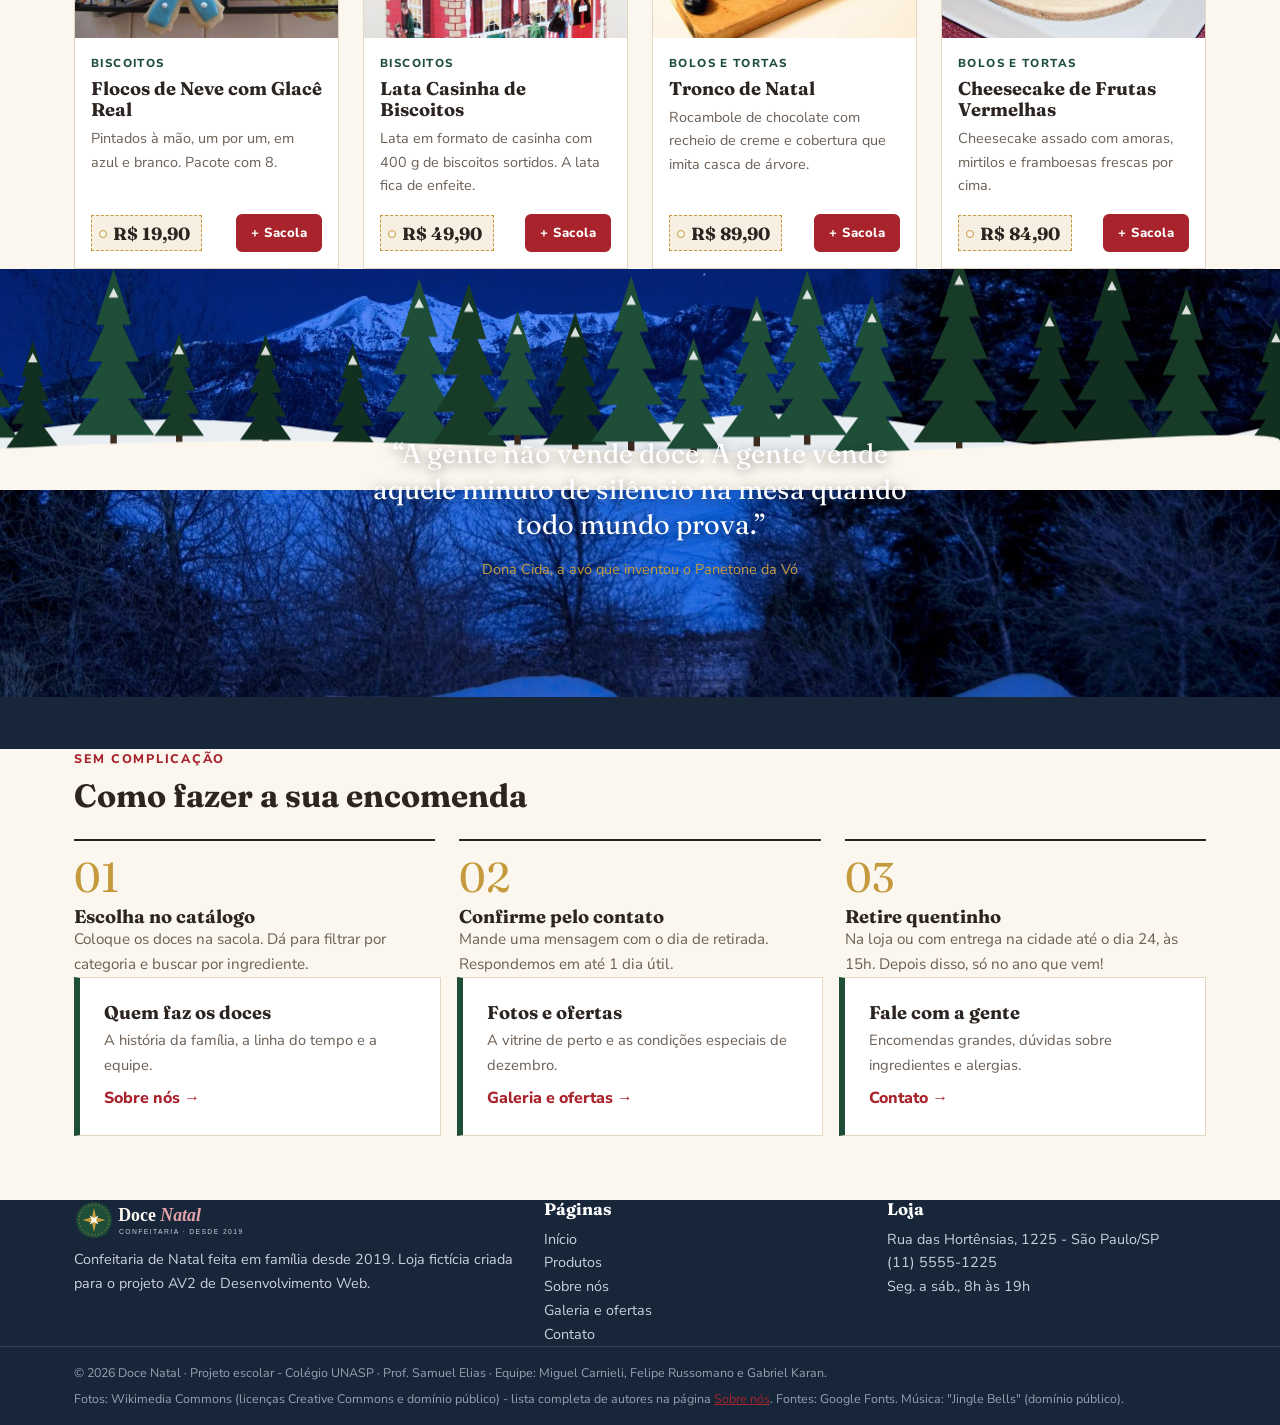
==== commit 96ee0148: "Refaz o site com novo visual, fotos reais e slideshow corrigido - Novo design (cores, fontes, layout" ====
--- a/index.html
+++ b/index.html
@@ -3,118 +3,179 @@
 <head>
   <meta charset="UTF-8">
   <meta name="viewport" content="width=device-width, initial-scale=1.0">
-  <title>Doce Natal | Confeitaria Natalina - Home</title>
-  <link rel="icon" href="img/logo.svg" type="image/svg+xml">
+  <meta name="description" content="Doce Natal: panetones, biscoitos, bolos e cestas de Natal feitos à mão.">
+  <title>Doce Natal | Confeitaria de Natal</title>
+  <link rel="icon" href="img/favicon.svg" type="image/svg+xml">
   <link rel="stylesheet" href="css/style.css">
   <link rel="stylesheet" href="css/responsivo.css">
 </head>
 <body class="pagina-home">
 
-  <!-- CABEÇALHO (igual em todas as páginas) -->
+  <!-- ===== CABEÇALHO (igual em todas as páginas) ===== -->
+  <p class="aviso-topo">Encomendas de Natal até <strong>22 de dezembro</strong><span class="some-celular"> · retirada na loja ou entrega na cidade</span></p>
   <header>
-    <a href="index.html" class="logo-container">
-      <img src="img/logo.svg" alt="Logotipo Doce Natal Confeitaria" class="logo-img">
-    </a>
-    <nav class="menu" id="menu-principal" aria-label="Menu principal">
-        <a href="index.html" class="ativo" aria-current="page">Home</a>
+    <div class="container cabecalho">
+      <a href="index.html" class="logo"><img src="img/logo.svg" alt="Doce Natal Confeitaria - página inicial"></a>
+      <nav class="menu" id="menu" aria-label="Menu principal">
+        <a href="index.html" class="ativo" aria-current="page">Início</a>
         <a href="produtos.html">Produtos</a>
-        <a href="sobre.html">Sobre Nós</a>
-        <a href="galeria.html">Galeria & Ofertas</a>
+        <a href="sobre.html">Sobre nós</a>
+        <a href="galeria.html">Galeria e ofertas</a>
         <a href="contato.html">Contato</a>
-    </nav>
-    <div class="header-actions">
-      <button type="button" id="btn-musica" class="btn-audio" aria-pressed="false" aria-label="Tocar música de Natal">
-        <span class="icone" aria-hidden="true">🎵</span><span class="rotulo">Tocar música</span>
-      </button>
-      <button type="button" id="btn-carrinho" class="btn-carrinho" aria-label="Abrir carrinho de compras">
-        <span aria-hidden="true">🛒</span> <span id="qtd-carrinho">0</span>
-      </button>
-      <button type="button" class="btn-menu" aria-label="Abrir menu" aria-expanded="false" aria-controls="menu-principal">☰</button>
+      </nav>
+      <div class="acoes">
+        <button type="button" id="btn-musica" class="botao-icone" aria-pressed="false">
+          <svg viewBox="0 0 24 24" aria-hidden="true"><path fill="currentColor" d="M9 18.5A2.5 2.5 0 1 1 7 16V5l12-2v12.5a2.5 2.5 0 1 1-2-2.45V6.4L9 7.7z"/></svg>
+          <span class="rotulo">Música</span>
+        </button>
+        <button type="button" id="btn-carrinho" class="botao-icone" aria-label="Abrir carrinho">
+          <svg viewBox="0 0 24 24" aria-hidden="true"><path fill="none" stroke="currentColor" stroke-width="2" d="M5 8h14l-1.2 12H6.2zM9 8V6a3 3 0 0 1 6 0v2"/></svg>
+          <span class="rotulo">Sacola</span>
+          <span id="qtd-carrinho" class="contador-carrinho">0</span>
+        </button>
+        <button type="button" class="btn-menu" aria-label="Abrir menu" aria-expanded="false" aria-controls="menu">☰</button>
+      </div>
     </div>
+    <div class="varal" aria-hidden="true"></div>
   </header>
 
   <main>
-    <!-- SLIDESHOW / CARROSSEL: só um slide tem a classe "ativo" -->
-    <section class="slideshow-container" aria-label="Promoções de Natal">
-      <div class="slide ativo">
-        <img src="img/banners/banner1.svg" alt="Banner com presentes, brilhos e Papai Noel">
-        <div class="slide-caption">
-          <h2>Panetones Trufados Gourmet</h2>
-          <p>O verdadeiro sabor artesanal feito com receitas tradicionais e recheios generosos.</p>
+    <!-- ===== ABERTURA + SLIDESHOW ===== -->
+    <section class="container inicio">
+      <div>
+        <span class="chapeu">Feito à mão, em pequenas fornadas</span>
+        <h1>O Natal tem cheiro de <em>panetone saindo do forno</em></h1>
+        <p>Somos uma confeitaria de família. De novembro a janeiro a cozinha só pensa em uma coisa: doces de Natal para a sua ceia, para presentear e para comer escondido antes da meia-noite.</p>
+        <div class="botoes">
+          <a href="produtos.html" class="botao pulsar">Ver os 50 produtos</a>
+          <a href="sobre.html" class="botao botao-contorno">Nossa história</a>
         </div>
+        <p class="assinatura">— Miguel, Felipe e Gabriel</p>
       </div>
-      <div class="slide">
-        <img src="img/banners/banner2.svg" alt="Banner com presentes e brilhos para as cestas de Natal">
-        <div class="slide-caption">
-          <h2>Cestas e Kits Especiais</h2>
-          <p>Presenteie quem você ama com nossas embalagens exclusivas de alta confeitaria.</p>
-        </div>
-      </div>
-      <div class="slide">
-        <img src="img/banners/banner3.svg" alt="Banner com presentes e brilhos para os biscoitos decorados">
-        <div class="slide-caption">
-          <h2>Biscoitos de Gengibre Decorados</h2>
-          <p>Tradição, crocância e encanto em cada detalhe artesanal.</p>
-        </div>
-      </div>
-      <button type="button" class="prev-slide" id="anterior" aria-label="Slide anterior">❮</button>
-      <button type="button" class="next-slide" id="proximo" aria-label="Próximo slide">❯</button>
-      <div class="indicadores" id="indicadores" aria-label="Escolher slide"></div>
-    </section>
 
-    <!-- CONTAGEM REGRESSIVA -->
-    <section class="countdown-section revelar">
-      <h2>Contagem Regressiva para a Grande Noite</h2>
-      <p class="contagem" data-contagem>Carregando contagem regressiva...</p>
-    </section>
-
-    <!-- PARALLAX: duas camadas que se movem em velocidades diferentes ao rolar -->
-    <section class="parallax-wrapper revelar" aria-labelledby="titulo-home">
-      <img src="img/banners/camada-fundo.svg" alt="Montanhas ao fundo" class="parallax-layer" data-velocidade="0.2">
-      <img src="img/banners/camada-frente.svg" alt="Pinheiros nevados à frente" class="parallax-layer" data-velocidade="0.5">
-      <div class="parallax-text">
-        <h1 id="titulo-home">A Magia do Natal na Sua Mesa</h1>
-        <p>Receitas históricas preparadas com o carinho e o afeto que a sua família merece.</p>
+      <!-- Slideshow: só o slide com a classe "ativo" aparece. O JavaScript troca a classe. -->
+      <div class="slideshow" aria-roledescription="carrossel" aria-label="Destaques da semana">
+        <figure class="slide ativo">
+          <img src="img/banners/slide-panetone.jpg" alt="Panetone cortado mostrando a massa com frutas, com uma árvore de Natal iluminada ao fundo">
+          <figcaption>Panetone da Vó<small>a receita que começou tudo</small></figcaption>
+        </figure>
+        <figure class="slide">
+          <img src="img/banners/slide-biscoitos.jpg" alt="Mesa coberta de biscoitos de gengibre em formato de bonecos, estrelas e árvores">
+          <figcaption>Biscoitos de gengibre<small>decorados um por um</small></figcaption>
+        </figure>
+        <figure class="slide">
+          <img src="img/banners/slide-casinha.jpg" alt="Casinha de gengibre com telhado de confeitos coloridos e bonecos de biscoito na frente">
+          <figcaption>Casinha para montar<small>diversão para as crianças na véspera</small></figcaption>
+        </figure>
+        <button type="button" class="seta seta-anterior" id="anterior" aria-label="Foto anterior">‹</button>
+        <button type="button" class="seta seta-proxima" id="proximo" aria-label="Próxima foto">›</button>
+        <div class="indicadores" id="indicadores"></div>
       </div>
     </section>
 
-    <!-- DESTAQUES: cards gerados pelo JavaScript (produtos com destaque: true) -->
-    <section class="secao-destaques">
-      <h2 class="titulo-secao revelar">Produtos em Destaque 🌟</h2>
-      <div id="lista-produtos" class="grade-produtos"></div>
-      <p class="chamada-catalogo">
-        <a href="produtos.html" class="btn-comprar btn-link">Ver Catálogo Completo (50 Produtos) ➔</a>
-      </p>
+    <!-- ===== CONTAGEM REGRESSIVA ===== -->
+    <section class="faixa-contagem" aria-labelledby="titulo-contagem">
+      <div class="container">
+        <div>
+          <h2 id="titulo-contagem">Quanto falta para o Natal</h2>
+          <p>Encomende com antecedência: os panetones levam 3 dias para ficar prontos.</p>
+        </div>
+        <div class="contagem" data-contagem aria-live="off">
+          <div><span data-dias>--</span><small>dias</small></div>
+          <div><span data-horas>--</span><small>horas</small></div>
+          <div><span data-minutos>--</span><small>min</small></div>
+          <div><span data-segundos>--</span><small>seg</small></div>
+        </div>
+      </div>
     </section>
 
-    <!-- CHAMADAS PARA AS OUTRAS PÁGINAS -->
-    <section class="contato-info revelar" aria-labelledby="titulo-chamadas">
-      <h2 id="titulo-chamadas" class="titulo-secao titulo-verde">Explore a Doce Natal 🎁</h2>
-      <div class="info-grid">
-        <a href="sobre.html" class="info-card card-chamada"><span aria-hidden="true">📖</span><h3>Nossa História</h3><p>Conheça a confeitaria, a nossa missão e a equipe por trás das receitas.</p></a>
-        <a href="galeria.html" class="info-card card-chamada"><span aria-hidden="true">✨</span><h3>Galeria & Ofertas</h3><p>Veja nossas delícias de perto e aproveite as condições especiais de Natal.</p></a>
-        <a href="contato.html" class="info-card card-chamada"><span aria-hidden="true">🎅</span><h3>Fale Conosco</h3><p>Encomendas, dúvidas e sugestões para a sua ceia. Responderemos rapidinho!</p></a>
+    <!-- ===== PRODUTOS EM DESTAQUE (cards criados pelo JavaScript) ===== -->
+    <section class="secao container">
+      <div class="topo-secao revelar">
+        <div>
+          <span class="chapeu">Os mais pedidos</span>
+          <h2 class="titulo-secao">O que mais sai da nossa vitrine em dezembro</h2>
+        </div>
+        <a href="produtos.html" class="botao botao-contorno">Catálogo completo</a>
+      </div>
+      <div id="lista-produtos" class="grade-produtos"></div>
+    </section>
+
+    <!-- ===== PARALLAX: duas camadas que andam em velocidades diferentes ===== -->
+    <section class="parallax" aria-label="Frase da confeitaria">
+      <img src="img/banners/parallax-fundo.jpg" alt="Serra coberta de neve em uma noite azul" class="camada camada-fundo" data-velocidade="0.25">
+      <img src="img/banners/pinheiros-frente.svg" alt="Fileira de pinheiros com neve" class="camada camada-frente" data-velocidade="0.6">
+      <div class="parallax-texto">
+        <blockquote>“A gente não vende doce. A gente vende aquele minuto de silêncio na mesa quando todo mundo prova.”</blockquote>
+        <cite>Dona Cida, a avó que inventou o Panetone da Vó</cite>
+      </div>
+    </section>
+
+    <!-- ===== COMO ENCOMENDAR ===== -->
+    <section class="secao container">
+      <span class="chapeu revelar">Sem complicação</span>
+      <h2 class="titulo-secao revelar">Como fazer a sua encomenda</h2>
+      <ol class="passos">
+        <li class="revelar"><h3>Escolha no catálogo</h3><p>Coloque os doces na sacola. Dá para filtrar por categoria e buscar por ingrediente.</p></li>
+        <li class="revelar"><h3>Confirme pelo contato</h3><p>Mande uma mensagem com o dia de retirada. Respondemos em até 1 dia útil.</p></li>
+        <li class="revelar"><h3>Retire quentinho</h3><p>Na loja ou com entrega na cidade até o dia 24, às 15h. Depois disso, só no ano que vem!</p></li>
+      </ol>
+    </section>
+
+    <!-- ===== CHAMADAS PARA AS OUTRAS PÁGINAS ===== -->
+    <section class="container" aria-label="Conheça mais">
+      <div class="atalhos">
+        <a href="sobre.html" class="atalho revelar"><h3>Quem faz os doces</h3><p>A história da família, a linha do tempo e a equipe.</p><span>Sobre nós →</span></a>
+        <a href="galeria.html" class="atalho revelar"><h3>Fotos e ofertas</h3><p>A vitrine de perto e as condições especiais de dezembro.</p><span>Galeria e ofertas →</span></a>
+        <a href="contato.html" class="atalho revelar"><h3>Fale com a gente</h3><p>Encomendas grandes, dúvidas sobre ingredientes e alergias.</p><span>Contato →</span></a>
       </div>
     </section>
   </main>
 
-  <!-- RODAPÉ (igual em todas as páginas) -->
+  <!-- ===== RODAPÉ (igual em todas as páginas) ===== -->
   <footer>
-    <p>🎄 <strong>Doce Natal Confeitaria Natalina</strong> &copy; 2026 - Todos os direitos reservados.</p>
-    <p>Projeto AV2 Desenvolvimento Web - Colégio UNASP | Prof. Samuel Elias</p>
-    <p>Imagens: ilustrações vetoriais (SVG) autorais. Fontes: Google Fonts. Música: "Jingle Bells" (domínio público), gerada no navegador.</p>
+    <div class="container rodape">
+      <div>
+        <img src="img/logo-claro.svg" alt="Doce Natal Confeitaria" class="rodape-logo">
+        <p>Confeitaria de Natal feita em família desde 2019. Loja fictícia criada para o projeto AV2 de Desenvolvimento Web.</p>
+      </div>
+      <div>
+        <h2>Páginas</h2>
+        <ul>
+          <li><a href="index.html">Início</a></li>
+          <li><a href="produtos.html">Produtos</a></li>
+          <li><a href="sobre.html">Sobre nós</a></li>
+          <li><a href="galeria.html">Galeria e ofertas</a></li>
+          <li><a href="contato.html">Contato</a></li>
+        </ul>
+      </div>
+      <div>
+        <h2>Loja</h2>
+        <ul>
+          <li>Rua das Hortênsias, 1225 - São Paulo/SP</li>
+          <li>(11) 5555-1225</li>
+          <li>Seg. a sáb., 8h às 19h</li>
+        </ul>
+      </div>
+    </div>
+    <div class="rodape-fim">
+      <div class="container">
+        <p>© 2026 Doce Natal · Projeto escolar - Colégio UNASP · Prof. Samuel Elias · Equipe: Miguel Carnieli, Felipe Russomano e Gabriel Karan.</p>
+        <p>Fotos: Wikimedia Commons (licenças Creative Commons e domínio público) - lista completa de autores na página <a href="sobre.html#creditos">Sobre nós</a>. Fontes: Google Fonts. Música: "Jingle Bells" (domínio público).</p>
+      </div>
+    </div>
   </footer>
 
-  <!-- JANELA (MODAL) DE DETALHES DO PRODUTO / LIGHTBOX -->
-  <div id="modal-produto" class="modal" role="dialog" aria-modal="true" aria-label="Detalhes do produto">
-    <div class="modal-conteudo">
-      <button type="button" class="fechar-modal" aria-label="Fechar janela">&times;</button>
-      <div id="modal-corpo"></div>
+  <!-- janela flutuante (modal) usada para os detalhes do produto -->
+  <div class="modal" id="modal" role="dialog" aria-modal="true" aria-label="Detalhes">
+    <div class="modal-caixa">
+      <button type="button" class="fechar" aria-label="Fechar">×</button>
+      <div id="modal-conteudo"></div>
     </div>
   </div>
-  <button type="button" id="topo" aria-label="Voltar ao topo">⬆</button>
+  <button type="button" id="topo" aria-label="Voltar ao topo">↑</button>
 
-  <!-- A ordem importa: produtos.js precisa vir ANTES de script.js -->
+  <!-- produtos.js precisa vir ANTES do script.js -->
   <script src="js/produtos.js"></script>
   <script src="js/script.js"></script>
 </body>
--- a/css/style.css
+++ b/css/style.css
@@ -1,65 +1,127 @@
 /* ==========================================================
-   CSS PRINCIPAL - LOJA NATALINA DOCE NATAL
-   Organização: variáveis > base > cabeçalho > seções > cards
-   > sobre > galeria > modal > formulário > carrinho > efeitos
-   O comportamento por tamanho de tela fica em responsivo.css
+   DOCE NATAL - CONFEITARIA
+   style.css: cores, fontes e o visual de cada parte do site.
+   O que muda conforme o tamanho da tela fica em responsivo.css.
+
+   Ordem do arquivo:
+   1. Variáveis   2. Base   3. Botões   4. Cabeçalho e varal de luzes
+   5. Home (slideshow, contagem, parallax, passos)   6. Cards de produto
+   7. Produtos (filtros)   8. Sobre   9. Galeria e ofertas   10. Contato
+   11. Modal e carrinho   12. Rodapé   13. Efeitos (neve, revelar, topo)
    ========================================================== */
-@import url('https://fonts.googleapis.com/css2?family=Mountains+of+Christmas:wght@700&family=Poppins:wght@300;400;600;700&display=swap');
-
-/* ---------- VARIÁVEIS: cores, fontes e espaçamentos declarados uma única vez ---------- */
+@import url('https://fonts.googleapis.com/css2?family=Fraunces:opsz,wght@9..144,500;9..144,700&family=Nunito+Sans:wght@400;600;800&display=swap');
+
+/* ---------- 1. VARIÁVEIS ---------- */
 :root {
-  --vermelho: #B3202A;
-  --verde: #1F5D3A;
-  --dourado: #C9A227;
+  /* paleta natalina */
+  --vermelho: #A8232B;
+  --vermelho-escuro: #7E1A20;
+  --verde: #1E4D38;
+  --verde-claro: #2F6B4F;
+  --dourado: #C59A3D;
   --neve: #FFFFFF;
-  --creme: #FBF6EA;
-  --noite: #12263F;
-  --texto-suave: #4a4a4a;
-
-  --fonte-titulo: 'Mountains of Christmas', cursive;
-  --fonte-corpo: 'Poppins', sans-serif;
-
-  --espaco-1: 0.5rem;
-  --espaco-2: 1rem;
-  --espaco-3: 1.5rem;
-  --espaco-4: 2rem;
-  --espaco-5: 3rem;
-
-  --raio: 16px;
-  --sombra: 0 8px 20px rgba(0, 0, 0, 0.15);
-  --transicao: all 0.3s ease;
-}
-
-/* ---------- BASE ---------- */
+  --creme: #F6EFE2;
+  --papel: #FBF7EF;
+  --noite: #18263A;
+  --tinta: #2B2420;          /* cor do texto: marrom bem escuro, parece tinta de caneta */
+  --tinta-suave: #6B5F55;
+  --linha: #E3D7C3;
+
+  /* fontes (só duas, como pede o projeto) */
+  --fonte-titulo: 'Fraunces', Georgia, serif;
+  --fonte-texto: 'Nunito Sans', Arial, sans-serif;
+
+  /* espaçamentos */
+  --e1: 0.5rem;
+  --e2: 1rem;
+  --e3: 1.5rem;
+  --e4: 2.5rem;
+  --e5: 4rem;
+
+  --raio: 6px;
+  --sombra: 0 10px 25px rgba(43, 36, 32, 0.12);
+  --largura: 1180px;
+}
+
+/* ---------- 2. BASE ---------- */
 * {
   margin: 0;
   padding: 0;
   box-sizing: border-box;
 }
 
+html {
+  scroll-behavior: smooth;
+}
+
 body {
-  font-family: var(--fonte-corpo);
-  background-color: var(--creme);
-  color: var(--noite);
-  line-height: 1.6;
+  font-family: var(--fonte-texto);
+  font-size: 1rem;
+  line-height: 1.65;
+  color: var(--tinta);
+  background-color: var(--papel);
   overflow-x: hidden;
 }
 
 img {
   max-width: 100%;
-}
-
-button {
-  font-family: var(--fonte-corpo);
-}
-
-/* Foco visível para quem navega pelo teclado (pseudo-classe :focus-visible) */
+  display: block;
+}
+
+a {
+  color: var(--vermelho);
+}
+
+h1, h2, h3 {
+  font-family: var(--fonte-titulo);
+  font-weight: 700;
+  line-height: 1.15;
+  color: var(--tinta);
+}
+
+h1 { font-size: 2.2rem; }
+h2 { font-size: 1.8rem; }
+h3 { font-size: 1.15rem; }
+
 :focus-visible {
   outline: 3px solid var(--dourado);
-  outline-offset: 2px;
-}
-
-/* Texto só para leitores de tela */
+  outline-offset: 3px;
+}
+
+/* largura máxima do conteúdo, centralizado */
+.container {
+  width: 100%;
+  max-width: var(--largura);
+  margin: 0 auto;
+  padding: 0 var(--e2);
+}
+
+.secao {
+  padding: var(--e5) 0;
+}
+
+/* "chapéu": texto pequeno acima dos títulos */
+.chapeu {
+  display: block;
+  font-size: 0.78rem;
+  font-weight: 800;
+  letter-spacing: 0.14em;
+  text-transform: uppercase;
+  color: var(--vermelho);
+  margin-bottom: var(--e1);
+}
+
+.titulo-secao {
+  margin-bottom: var(--e3);
+  max-width: 34ch;
+}
+
+.texto-apoio {
+  color: var(--tinta-suave);
+  max-width: 60ch;
+}
+
+/* texto só para leitores de tela */
 .sr-only {
   position: absolute;
   width: 1px;
@@ -69,1078 +131,1331 @@
   white-space: nowrap;
 }
 
-/* Títulos reutilizáveis (substituem o CSS inline que existia nas páginas) */
-.titulo-pagina {
-  font-family: var(--fonte-titulo);
+/* ---------- 3. BOTÕES ---------- */
+.botao {
+  display: inline-block;
+  font-family: var(--fonte-texto);
+  font-size: 0.9rem;
+  font-weight: 800;
+  letter-spacing: 0.04em;
+  text-decoration: none;
+  color: var(--neve);
+  background: var(--vermelho);
+  border: 2px solid var(--vermelho);
+  border-radius: var(--raio);
+  padding: 0.7rem 1.3rem;
+  cursor: pointer;
+  transition: background 0.25s, transform 0.25s;
+}
+
+.botao:hover {
+  background: var(--vermelho-escuro);
+  border-color: var(--vermelho-escuro);
+  transform: translateY(-2px);
+}
+
+.botao-contorno {
+  background: transparent;
   color: var(--vermelho);
-  font-size: 2.3rem;
-  line-height: 1.2;
+}
+
+.botao-contorno:hover {
+  color: var(--neve);
+}
+
+.botao-verde {
+  background: var(--verde);
+  border-color: var(--verde);
+}
+
+.botao-verde:hover {
+  background: var(--verde-claro);
+  border-color: var(--verde-claro);
+}
+
+/* botão que "pulsa" para chamar atenção */
+.pulsar {
+  animation: pulsar 2.2s ease-in-out infinite;
+}
+
+/* ---------- 4. CABEÇALHO ---------- */
+.aviso-topo {
+  background: var(--verde);
+  color: var(--creme);
+  font-size: 0.82rem;
   text-align: center;
-}
-
-.subtitulo-pagina {
-  text-align: center;
-  color: var(--texto-suave);
-  margin-bottom: var(--espaco-3);
-}
-
-.titulo-secao {
-  font-family: var(--fonte-titulo);
-  color: var(--vermelho);
-  font-size: 2.2rem;
-  line-height: 1.2;
-  text-align: center;
-  margin-bottom: var(--espaco-3);
-}
-
-.titulo-verde {
-  color: var(--verde);
-}
-
-/* ---------- CABEÇALHO & MENU ---------- */
+  padding: 0.4rem var(--e2);
+}
+
+.aviso-topo strong {
+  color: var(--dourado);
+}
+
 header {
-  background-color: var(--verde);
-  color: var(--neve);
-  display: flex;
-  justify-content: space-between;
-  align-items: center;
-  gap: var(--espaco-1);
-  padding: 0.6rem var(--espaco-2);
   position: sticky;
   top: 0;
-  z-index: 1000;
-  box-shadow: var(--sombra);
-}
-
-.logo-container {
+  z-index: 50;
+  background: var(--papel);
+  border-bottom: 1px solid var(--linha);
+}
+
+.cabecalho {
+  position: relative;
   display: flex;
   align-items: center;
+  justify-content: space-between;
+  gap: var(--e2);
+  padding-top: 0.7rem;
+  padding-bottom: 0.7rem;
+}
+
+.logo img {
+  height: 46px;
+  width: auto;
+}
+
+.menu a {
+  font-weight: 600;
   text-decoration: none;
-  color: var(--neve);
-}
-
-.logo-img {
-  height: 42px;
-}
-
-.menu {
-  gap: var(--espaco-3);
-  align-items: center;
-}
-
-.menu a {
-  color: var(--neve);
-  text-decoration: none;
-  font-weight: 600;
+  color: var(--tinta);
+  padding: 0.4rem 0;
   position: relative;
-  padding: 0.5rem 0;
-  transition: var(--transicao);
-}
-
-.menu a:hover,
-.menu a.ativo {
-  color: var(--dourado);
-}
-
-/* Destaque da página ativa: sublinhado dourado feito com ::after */
+}
+
+.menu a:hover {
+  color: var(--vermelho);
+}
+
+/* página atual: risquinho dourado embaixo (pseudo-elemento ::after) */
 .menu a.ativo::after {
   content: "";
+  position: absolute;
+  left: 0;
+  right: 0;
+  bottom: 0;
+  height: 3px;
+  border-radius: 2px;
+  background: var(--dourado);
+}
+
+.acoes {
+  display: flex;
+  align-items: center;
+  gap: var(--e1);
+}
+
+.botao-icone {
+  display: inline-flex;
+  align-items: center;
+  gap: 0.35rem;
+  font-family: var(--fonte-texto);
+  font-weight: 700;
+  font-size: 0.85rem;
+  color: var(--tinta);
+  background: var(--neve);
+  border: 1px solid var(--linha);
+  border-radius: 999px;
+  padding: 0.45rem 0.8rem;
+  cursor: pointer;
+  transition: border-color 0.2s;
+}
+
+.botao-icone:hover {
+  border-color: var(--vermelho);
+}
+
+.botao-icone svg {
+  width: 18px;
+  height: 18px;
+}
+
+.botao-icone[aria-pressed="true"] {
+  background: var(--verde);
+  border-color: var(--verde);
+  color: var(--neve);
+}
+
+.contador-carrinho {
+  background: var(--vermelho);
+  color: var(--neve);
+  border-radius: 999px;
+  min-width: 1.4rem;
+  padding: 0 0.35rem;
+  text-align: center;
+  font-size: 0.75rem;
+}
+
+.btn-menu {
+  font-size: 1.5rem;
+  line-height: 1;
+  background: none;
+  border: none;
+  color: var(--tinta);
+  cursor: pointer;
+  padding: 0.3rem 0.4rem;
+}
+
+/* Varal de luzes: duas fileiras de bolinhas que acendem alternadas */
+.varal {
+  height: 14px;
+  position: relative;
+  background:
+    linear-gradient(var(--tinta-suave), var(--tinta-suave)) top 3px left 0 / 100% 1px no-repeat;
+}
+
+.varal::before,
+.varal::after {
+  content: "";
+  position: absolute;
+  inset: 0;
+  background-repeat: repeat-x;
+  background-size: 64px 14px;
+  animation: piscar 1.6s steps(1) infinite;
+}
+
+.varal::before {
+  background-image:
+    radial-gradient(circle at 12px 9px, var(--vermelho) 4px, transparent 5px),
+    radial-gradient(circle at 44px 9px, var(--dourado) 4px, transparent 5px);
+}
+
+.varal::after {
+  background-image:
+    radial-gradient(circle at 28px 9px, #3E8E63 4px, transparent 5px),
+    radial-gradient(circle at 60px 9px, #E9E2D0 4px, transparent 5px);
+  animation-delay: 0.8s;
+}
+
+/* ---------- 5. HOME ---------- */
+.inicio {
+  display: grid;
+  gap: var(--e4);
+  align-items: center;
+  padding: var(--e4) var(--e2) var(--e5);
+}
+
+.inicio h1 {
+  font-size: 2.4rem;
+  margin-bottom: var(--e2);
+}
+
+.inicio h1 em {
+  font-style: italic;
+  color: var(--vermelho);
+}
+
+.inicio p {
+  color: var(--tinta-suave);
+  margin-bottom: var(--e3);
+  max-width: 46ch;
+}
+
+.inicio .botoes {
+  display: flex;
+  flex-wrap: wrap;
+  gap: var(--e1);
+}
+
+.assinatura {
+  font-family: var(--fonte-titulo);
+  font-style: italic;
+  color: var(--verde);
+  margin-top: var(--e3);
+}
+
+/* SLIDESHOW: todos os slides ficam empilhados no mesmo lugar.
+   Só o slide com a classe .ativo fica visível (opacidade 1). */
+.slideshow {
+  position: relative;
+  aspect-ratio: 4 / 3;              /* mesma proporção das fotos: nada é cortado */
+  border: 10px solid var(--neve);
+  box-shadow: var(--sombra);
+  transform: rotate(1deg);
+  background: var(--creme);
+}
+
+.slide {
+  position: absolute;
+  inset: 0;
+  opacity: 0;
+  transition: opacity 0.8s ease;
+}
+
+.slide.ativo {
+  opacity: 1;
+  z-index: 1;
+}
+
+.slide img {
+  width: 100%;
+  height: 100%;
+  object-fit: cover;
+}
+
+.slide figcaption {
+  position: absolute;
+  left: 0;
+  bottom: 0;
+  background: var(--papel);
+  padding: 0.6rem 1rem;
+  font-family: var(--fonte-titulo);
+  font-size: 1rem;
+  max-width: 85%;
+}
+
+.slide figcaption small {
+  display: block;
+  font-family: var(--fonte-texto);
+  font-size: 0.8rem;
+  color: var(--tinta-suave);
+}
+
+.seta {
+  position: absolute;
+  top: 50%;
+  z-index: 2;
+  width: 42px;
+  height: 42px;
+  margin-top: -21px;
+  border-radius: 50%;
+  border: none;
+  background: rgba(251, 247, 239, 0.92);
+  color: var(--tinta);
+  font-size: 1.3rem;
+  cursor: pointer;
+  transition: background 0.2s;
+}
+
+.seta:hover {
+  background: var(--dourado);
+}
+
+.seta-anterior { left: 10px; }
+.seta-proxima { right: 10px; }
+
+.indicadores {
+  position: absolute;
+  right: 12px;
+  bottom: 12px;
+  z-index: 2;
+  display: flex;
+  gap: 6px;
+}
+
+.indicador {
+  width: 11px;
+  height: 11px;
+  border-radius: 50%;
+  border: 2px solid var(--neve);
+  background: transparent;
+  cursor: pointer;
+}
+
+.indicador.ativo {
+  background: var(--neve);
+}
+
+/* CONTAGEM REGRESSIVA: faixa verde com 4 caixinhas */
+.faixa-contagem {
+  background: var(--verde);
+  color: var(--creme);
+  padding: var(--e4) 0;
+}
+
+.faixa-contagem .container {
+  display: flex;
+  flex-wrap: wrap;
+  align-items: center;
+  justify-content: space-between;
+  gap: var(--e3);
+}
+
+.faixa-contagem h2 {
+  color: var(--neve);
+  font-size: 1.5rem;
+}
+
+.faixa-contagem p {
+  color: #CFE0D5;
+  font-size: 0.9rem;
+}
+
+/* versão em caixa da contagem (páginas Sobre e Galeria) */
+.caixa-contagem {
+  border-radius: var(--raio);
+  padding: var(--e3);
+}
+
+.caixa-contagem h2 {
+  margin-bottom: 0.3rem;
+}
+
+.caixa-contagem .contagem {
+  margin-top: var(--e2);
+}
+
+.contagem {
+  display: flex;
+  gap: var(--e1);
+}
+
+.contagem div {
+  background: var(--papel);
+  color: var(--tinta);
+  border-radius: var(--raio);
+  min-width: 68px;
+  padding: 0.5rem;
+  text-align: center;
+}
+
+.contagem span {
+  display: block;
+  font-family: var(--fonte-titulo);
+  font-size: 1.7rem;
+  line-height: 1.1;
+  color: var(--vermelho);
+}
+
+.contagem small {
+  font-size: 0.72rem;
+  text-transform: uppercase;
+  letter-spacing: 0.08em;
+}
+
+/* PARALLAX: fundo (foto) e frente (pinheiros) andam em velocidades diferentes */
+.parallax {
+  position: relative;
+  height: 420px;
+  overflow: hidden;
+  background: var(--noite);
+  display: flex;
+  align-items: center;
+  justify-content: center;
+}
+
+.camada {
+  position: absolute;
+  left: 0;
+  width: 100%;
+  will-change: transform;
+}
+
+.camada-fundo {
+  top: -15%;
+  height: 130%;
+  object-fit: cover;
+}
+
+.camada-frente {
+  bottom: -40px;
+  height: auto;
+}
+
+.parallax-texto {
+  position: relative;
+  z-index: 2;
+  max-width: 560px;
+  margin: 0 var(--e2);
+  text-align: center;
+  color: var(--neve);
+}
+
+.parallax-texto blockquote {
+  font-family: var(--fonte-titulo);
+  font-size: 1.6rem;
+  line-height: 1.3;
+  text-shadow: 0 2px 12px rgba(0, 0, 0, 0.5);
+}
+
+.parallax-texto cite {
+  display: block;
+  margin-top: var(--e2);
+  font-style: normal;
+  font-size: 0.9rem;
+  color: var(--dourado);
+}
+
+/* COMO ENCOMENDAR: passos numerados */
+.passos {
+  display: grid;
+  gap: var(--e3);
+  counter-reset: passo;
+  list-style: none;
+}
+
+.passos li {
+  counter-increment: passo;
+  border-top: 2px solid var(--tinta);
+  padding-top: var(--e2);
+}
+
+.passos li::before {
+  content: "0" counter(passo);
+  display: block;
+  font-family: var(--fonte-titulo);
+  font-size: 2.6rem;
+  color: var(--dourado);
+  line-height: 1;
+  margin-bottom: var(--e1);
+}
+
+.passos p {
+  color: var(--tinta-suave);
+  font-size: 0.95rem;
+}
+
+/* LINKS PARA AS OUTRAS PÁGINAS */
+.atalhos {
+  display: grid;
+  gap: var(--e2);
+}
+
+.atalho {
+  display: block;
+  text-decoration: none;
+  color: var(--tinta);
+  background: var(--neve);
+  border: 1px solid var(--linha);
+  border-left: 6px solid var(--verde);
+  padding: var(--e3);
+  transition: transform 0.25s, border-color 0.25s;
+}
+
+.atalho:hover {
+  transform: translateX(6px);
+  border-left-color: var(--vermelho);
+}
+
+.atalho h3 {
+  margin-bottom: 0.3rem;
+}
+
+.atalho p {
+  color: var(--tinta-suave);
+  font-size: 0.92rem;
+}
+
+.atalho span {
+  display: inline-block;
+  margin-top: var(--e1);
+  font-weight: 800;
+  color: var(--vermelho);
+}
+
+.topo-secao {
+  display: flex;
+  flex-wrap: wrap;
+  align-items: flex-end;
+  justify-content: space-between;
+  gap: var(--e2);
+  margin-bottom: var(--e3);
+}
+
+.topo-secao .titulo-secao {
+  margin-bottom: 0;
+}
+
+/* ---------- 6. CARDS DE PRODUTO ---------- */
+.grade-produtos {
+  display: grid;
+  gap: var(--e3);
+}
+
+.card {
+  display: flex;
+  flex-direction: column;
+  background: var(--neve);
+  border: 1px solid var(--linha);
+  transition: transform 0.3s, box-shadow 0.3s;
+}
+
+.card:hover {
+  transform: translateY(-6px);
+  box-shadow: var(--sombra);
+}
+
+.card-foto {
   display: block;
   width: 100%;
-  height: 3px;
-  background: var(--dourado);
+  border: none;
+  padding: 0;
+  background: var(--creme);
+  cursor: zoom-in;
+  overflow: hidden;
+}
+
+.card-foto img {
+  width: 100%;
+  aspect-ratio: 1 / 1;
+  object-fit: cover;
+  transition: transform 0.5s;
+}
+
+.card:hover .card-foto img {
+  transform: scale(1.05);
+}
+
+.card-corpo {
+  display: flex;
+  flex-direction: column;
+  flex: 1;
+  padding: var(--e2);
+}
+
+.card-categoria {
+  font-size: 0.72rem;
+  font-weight: 800;
+  letter-spacing: 0.12em;
+  text-transform: uppercase;
+  color: var(--verde);
+}
+
+.card h3 {
+  margin: 0.3rem 0 0.4rem;
+}
+
+.card p {
+  font-size: 0.9rem;
+  color: var(--tinta-suave);
+  flex: 1;
+}
+
+.card-rodape {
+  display: flex;
+  flex-wrap: wrap;
+  align-items: center;
+  justify-content: space-between;
+  gap: var(--e1);
+  margin-top: var(--e2);
+}
+
+/* preço em forma de etiqueta (o furinho é feito com ::before) */
+.etiqueta {
+  position: relative;
+  font-family: var(--fonte-titulo);
+  font-weight: 700;
+  font-size: 1.1rem;
+  color: var(--tinta);
+  background: var(--creme);
+  border: 1px dashed var(--dourado);
+  padding: 0.15rem 0.7rem 0.15rem 1.3rem;
+}
+
+.etiqueta::before {
+  content: "";
   position: absolute;
-  bottom: 0;
-  left: 0;
-  border-radius: 2px;
-}
-
-.header-actions {
-  display: flex;
-  align-items: center;
-  gap: 0.5rem;
-}
-
-.btn-audio,
-.btn-carrinho {
-  background: var(--vermelho);
-  color: var(--neve);
-  border: 2px solid var(--dourado);
-  padding: 0.4rem 0.8rem;
-  border-radius: 20px;
-  cursor: pointer;
-  font-weight: bold;
-  transition: var(--transicao);
-  display: flex;
-  align-items: center;
-  gap: 6px;
-}
-
-.btn-audio:hover,
-.btn-carrinho:hover {
-  background: var(--dourado);
-  color: var(--noite);
-  transform: scale(1.05);
-}
-
-/* Botão de música ligado: pulsa suavemente */
-.btn-audio[aria-pressed="true"] {
-  animation: pulsar 1.6s ease-in-out infinite;
-}
-
-.btn-menu {
-  background: none;
-  border: none;
-  color: var(--neve);
-  font-size: 1.8rem;
-  line-height: 1;
-  cursor: pointer;
-  padding: 0 0.3rem;
-}
-
-/* ---------- SLIDESHOW ---------- */
-.slideshow-container {
-  position: relative;
-  width: 100%;
-  overflow: hidden;
-  background: var(--noite);
-}
-
-.slide {
-  display: none;
-  position: relative;
-}
-
-.slide.ativo {
-  display: block;
-  animation: aparecer 0.8s ease-in-out;
-}
-
-.slide img {
-  display: block;
-  width: 100%;
-  height: 340px;
-  object-fit: cover;
-  filter: brightness(0.85);
-}
-
-.slide-caption {
-  position: absolute;
-  bottom: 14%;
-  left: 5%;
-  right: 5%;
-  color: var(--neve);
-  text-align: center;
-  text-shadow: 2px 2px 8px rgba(0, 0, 0, 0.7);
-  background: rgba(18, 38, 63, 0.6);
-  padding: var(--espaco-2);
-  border-radius: 12px;
-  backdrop-filter: blur(4px);
+  left: 0.45rem;
+  top: 50%;
+  width: 6px;
+  height: 6px;
+  margin-top: -3px;
+  border-radius: 50%;
+  background: var(--papel);
   border: 1px solid var(--dourado);
 }
 
-.slide-caption h2 {
-  font-family: var(--fonte-titulo);
-  font-size: 1.7rem;
-  line-height: 1.2;
-  color: var(--dourado);
-}
-
-.slide-caption p {
-  font-size: 0.9rem;
-}
-
-.prev-slide,
-.next-slide {
-  position: absolute;
-  top: 40%;
-  transform: translateY(-50%);
-  background: rgba(179, 32, 42, 0.8);
-  color: var(--neve);
-  border: none;
-  width: 42px;
-  height: 42px;
-  cursor: pointer;
-  font-size: 1.2rem;
-  border-radius: 50%;
-  transition: var(--transicao);
-  z-index: 10;
-}
-
-.prev-slide { left: 8px; }
-.next-slide { right: 8px; }
-
-.prev-slide:hover,
-.next-slide:hover {
-  background: var(--dourado);
-  color: var(--noite);
-}
-
-/* Indicadores (bolinhas) criados pelo JavaScript */
-.indicadores {
-  position: absolute;
-  bottom: 12px;
-  left: 0;
-  right: 0;
-  display: flex;
-  justify-content: center;
-  gap: 10px;
-  z-index: 10;
-}
-
-.indicador {
-  width: 14px;
-  height: 14px;
-  border-radius: 50%;
-  border: 2px solid var(--dourado);
-  background: transparent;
-  cursor: pointer;
-  transition: var(--transicao);
-}
-
-.indicador.ativo {
-  background: var(--dourado);
-  transform: scale(1.25);
-}
-
-/* ---------- CONTAGEM REGRESSIVA ---------- */
-.countdown-section {
-  background: linear-gradient(135deg, var(--vermelho), var(--verde));
-  color: var(--neve);
-  text-align: center;
-  padding: var(--espaco-4) var(--espaco-2);
-  margin: var(--espaco-4) 0;
-  box-shadow: var(--sombra);
-}
-
-.countdown-section h2 {
-  font-family: var(--fonte-titulo);
-  font-size: 2rem;
-  line-height: 1.2;
-  margin-bottom: var(--espaco-1);
-}
-
-.contagem {
-  font-size: 1.25rem;
-  font-weight: bold;
-  color: var(--dourado);
-  letter-spacing: 1px;
-  text-shadow: 0 1px 3px rgba(0, 0, 0, 0.5);
-}
-
-/* ---------- PARALLAX ---------- */
-.parallax-wrapper {
-  position: relative;
-  height: 320px;
-  overflow: hidden;
-  display: flex;
-  align-items: center;
-  justify-content: center;
-  padding: 0 var(--espaco-2);
-}
-
-/* As camadas são maiores que a seção (60px de folga em cima e embaixo)
-   para nunca aparecer "buraco" quando o JavaScript as move. */
-.parallax-layer {
-  position: absolute;
-  top: -60px;
-  left: 0;
-  width: 100%;
-  height: calc(100% + 120px);
-  object-fit: cover;
-  pointer-events: none;
-  will-change: transform;
-}
-
-.parallax-text {
-  position: relative;
-  z-index: 5;
-  color: var(--neve);
-  text-align: center;
-  background: rgba(0, 0, 0, 0.55);
-  padding: var(--espaco-3);
-  border-radius: var(--raio);
-  border: 2px solid var(--dourado);
-}
-
-.parallax-text h1 {
-  font-family: var(--fonte-titulo);
-  font-size: 2rem;
-  line-height: 1.2;
-  color: var(--dourado);
-}
-
-/* ---------- DESTAQUES (HOME) ---------- */
-.secao-destaques {
-  max-width: 1200px;
-  margin: var(--espaco-5) auto;
-  padding: 0 var(--espaco-3);
-}
-
-.secao-destaques .grade-produtos {
-  padding: 0;
-  margin-bottom: 0;
-}
-
-.chamada-catalogo {
-  text-align: center;
-  margin-top: var(--espaco-4);
-}
-
-/* ---------- CATÁLOGO & GRID ---------- */
-.produtos-header {
-  max-width: 1200px;
-  margin: var(--espaco-4) auto;
-  padding: 0 var(--espaco-3);
-  display: flex;
-  flex-wrap: wrap;
-  gap: var(--espaco-2);
-  align-items: center;
-}
-
-.produtos-titulo {
-  width: 100%;
-}
-
-.filtros-container {
-  display: flex;
-  gap: var(--espaco-2);
-  flex-wrap: wrap;
-  width: 100%;
-}
-
-.filtros-container input,
-.filtros-container select {
-  padding: 0.8rem 1.2rem;
-  border: 2px solid var(--verde);
-  border-radius: 8px;
-  font-size: 1rem;
-  font-family: var(--fonte-corpo);
-  flex: 1;
-  min-width: 0;
-  background: var(--neve);
-}
-
-.filtros-container input:focus,
-.filtros-container select:focus {
-  border-color: var(--dourado);
-  box-shadow: 0 0 8px rgba(201, 162, 39, 0.5);
-}
-
-.contador-produtos {
-  font-weight: bold;
-  color: var(--verde);
-  width: 100%;
-}
-
-/* Grid de cards: quantas colunas couberem, cada uma com no mínimo 240px.
-   O responsivo.css refina isso para 1 → 2 → 4 colunas. */
-.grade-produtos {
-  max-width: 1200px;
-  margin: 0 auto var(--espaco-5) auto;
-  padding: 0 var(--espaco-3);
-  display: grid;
-  grid-template-columns: repeat(auto-fill, minmax(240px, 1fr));
-  gap: var(--espaco-3);
+.btn-comprar {
+  font-size: 0.82rem;
+  padding: 0.5rem 0.8rem;
+  white-space: nowrap;
+}
+
+.etiqueta {
+  white-space: nowrap;
 }
 
 .sem-resultado {
   grid-column: 1 / -1;
   text-align: center;
-  padding: var(--espaco-5) var(--espaco-2);
-}
-
-.card {
+  padding: var(--e5) var(--e2);
+  border: 2px dashed var(--linha);
+}
+
+.sem-resultado h2 {
+  font-size: 1.4rem;
+  margin-bottom: var(--e1);
+}
+
+/* ---------- 7. PÁGINA DE PRODUTOS ---------- */
+.cabecalho-pagina {
+  padding: var(--e4) 0 var(--e3);
+  border-bottom: 1px solid var(--linha);
+  margin-bottom: var(--e4);
+}
+
+.cabecalho-pagina h1 {
+  margin-bottom: var(--e1);
+}
+
+.filtros {
+  display: grid;
+  gap: var(--e2);
+  margin-bottom: var(--e2);
+}
+
+.campo-busca {
+  width: 100%;
+  font: inherit;
+  padding: 0.75rem 1rem;
+  border: 1px solid var(--linha);
+  border-radius: var(--raio);
   background: var(--neve);
-  border-radius: var(--raio);
-  overflow: hidden;
-  box-shadow: 0 4px 15px rgba(0, 0, 0, 0.08);
-  display: flex;
-  flex-direction: column;
-  border: 1px solid rgba(0, 0, 0, 0.05);
-  position: relative;
-  /* Cada propriedade tem a sua transição: assim o "revelar" e o hover não brigam */
-  transition: opacity 0.8s ease, transform 0.3s ease, box-shadow 0.3s ease;
-}
-
-/* O seletor tem 3 classes de propósito: precisa ganhar de ".revelar.visivel",
-   que também define transform. Sem isso o card nunca "levantava" no hover. */
-.card.revelar.visivel:hover {
-  transform: translateY(-8px);
-  box-shadow: 0 12px 25px rgba(0, 0, 0, 0.18);
-}
-
-.card-img-btn {
-  display: block;
-  border: none;
-  background: none;
-  padding: 0;
+}
+
+.campo-busca:focus {
+  outline: none;
+  border-color: var(--verde);
+  box-shadow: 0 0 0 3px rgba(30, 77, 56, 0.15);
+}
+
+.categorias {
+  display: flex;
+  flex-wrap: wrap;
+  gap: 0.4rem;
+}
+
+.categorias button {
+  font: inherit;
+  font-size: 0.85rem;
+  font-weight: 700;
+  padding: 0.4rem 0.9rem;
+  border-radius: 999px;
+  border: 1px solid var(--linha);
+  background: var(--neve);
+  color: var(--tinta);
   cursor: pointer;
-  width: 100%;
-}
-
-.card img {
-  display: block;
-  width: 100%;
-  height: 200px;
-  object-fit: cover;
-}
-
-.card-body {
-  padding: 1.2rem;
-  display: flex;
-  flex-direction: column;
-  flex-grow: 1;
-}
-
-.card-categoria {
-  font-size: 0.75rem;
-  color: var(--verde);
-  font-weight: bold;
-  text-transform: uppercase;
-  letter-spacing: 0.5px;
-}
-
-.card h3 {
-  font-size: 1.15rem;
-  margin: 0.3rem 0;
-  color: var(--noite);
-}
-
-.card p {
+  transition: background 0.2s, color 0.2s;
+}
+
+.categorias button:hover {
+  border-color: var(--verde);
+}
+
+.categorias button.ativo {
+  background: var(--verde);
+  border-color: var(--verde);
+  color: var(--neve);
+}
+
+.contador-produtos {
   font-size: 0.9rem;
-  color: var(--texto-suave);
-  margin-bottom: var(--espaco-2);
-  flex-grow: 1;
-}
-
-.card-preco {
-  font-size: 1.3rem;
-  font-weight: bold;
+  color: var(--tinta-suave);
+  margin-bottom: var(--e3);
+}
+
+/* ---------- 8. SOBRE ---------- */
+.historia {
+  display: grid;
+  gap: var(--e4);
+  align-items: center;
+}
+
+.historia p + p {
+  margin-top: var(--e2);
+}
+
+.foto-moldura {
+  border: 10px solid var(--neve);
+  box-shadow: var(--sombra);
+  transform: rotate(-1.5deg);
+}
+
+.valores {
+  display: grid;
+  gap: var(--e3);
+}
+
+.valor {
+  background: var(--neve);
+  border: 1px solid var(--linha);
+  padding: var(--e3);
+}
+
+.valor h3 {
   color: var(--vermelho);
-  margin-bottom: 0.8rem;
-}
-
-.btn-comprar {
-  background: var(--verde);
-  color: var(--neve);
-  border: none;
-  padding: 0.8rem;
-  border-radius: 8px;
-  font-weight: bold;
-  font-size: 0.95rem;
-  cursor: pointer;
-  transition: var(--transicao);
-  width: 100%;
-}
-
-.btn-comprar:hover {
-  background: var(--vermelho);
-}
-
-.btn-link {
-  display: inline-block;
-  width: auto;
-  max-width: 100%;
-  padding: 1rem 2rem;
-  font-size: 1.05rem;
-  text-decoration: none;
-}
-
-/* ---------- SOBRE NÓS & LINHA DO TEMPO ---------- */
-.container-sobre {
-  max-width: 1000px;
-  margin: var(--espaco-4) auto;
-  padding: 0 var(--espaco-3);
-}
-
-.historia-box {
-  background: var(--neve);
-  padding: var(--espaco-3);
-  border-radius: var(--raio);
-  box-shadow: var(--sombra);
-  margin-bottom: var(--espaco-4);
-}
-
-.historia-box h1 {
-  font-family: var(--fonte-titulo);
-  color: var(--vermelho);
-  font-size: 2.5rem;
-  line-height: 1.2;
-  margin-bottom: var(--espaco-2);
-}
-
-.historia-box .titulo-verde {
-  text-align: left;
-  font-family: var(--fonte-corpo);
-  font-size: 1.4rem;
-  margin: var(--espaco-3) 0 var(--espaco-1);
-}
-
-.lista-mvv {
-  margin-left: var(--espaco-3);
-  line-height: 1.8;
+  margin-bottom: var(--e1);
 }
 
 .linha-tempo {
   list-style: none;
+  border-left: 2px solid var(--dourado);
+  margin-left: 0.5rem;
+}
+
+.linha-tempo li {
   position: relative;
-  max-width: 700px;
-  margin: 0 auto var(--espaco-4);
-  padding-left: 2.2rem;
-}
-
-/* A linha vertical dourada */
-.linha-tempo::before {
+  padding: 0 0 var(--e3) var(--e3);
+}
+
+/* bolinha de cada ano da linha do tempo */
+.linha-tempo li::before {
   content: "";
   position: absolute;
-  left: 9px;
-  top: 0;
-  bottom: 0;
-  width: 4px;
-  background: var(--dourado);
-  border-radius: 2px;
-}
-
-.marco {
-  position: relative;
-  background: var(--neve);
-  padding: var(--espaco-2) var(--espaco-3);
-  border-radius: 12px;
-  box-shadow: var(--sombra);
-  margin-bottom: var(--espaco-3);
-}
-
-/* A bolinha de cada marco */
-.marco::before {
-  content: "";
-  position: absolute;
-  left: calc(-2.2rem + 2px);
-  top: 1.4rem;
+  left: -9px;
+  top: 0.35rem;
   width: 16px;
   height: 16px;
   border-radius: 50%;
-  background: var(--vermelho);
-  border: 3px solid var(--neve);
-  box-shadow: 0 0 0 2px var(--dourado);
-}
-
-.marco .ano {
+  background: var(--papel);
+  border: 3px solid var(--vermelho);
+}
+
+.linha-tempo .ano {
+  font-family: var(--fonte-titulo);
+  font-size: 1.3rem;
   color: var(--vermelho);
-  font-weight: 700;
-  font-size: 1.1rem;
-}
-
-.marco h3 {
+}
+
+.linha-tempo p {
+  color: var(--tinta-suave);
+}
+
+.equipe {
+  display: grid;
+  gap: var(--e3);
+}
+
+.pessoa {
+  text-align: center;
+  background: var(--neve);
+  border: 1px solid var(--linha);
+  padding: var(--e3);
+}
+
+.avatar {
+  width: 88px;
+  height: 88px;
+  margin: 0 auto var(--e2);
+  border-radius: 50%;
+  display: grid;
+  place-items: center;
+  font-family: var(--fonte-titulo);
+  font-size: 1.8rem;
+  color: var(--neve);
+  background: var(--verde);
+  border: 4px solid var(--creme);
+  outline: 2px solid var(--dourado);
+}
+
+.pessoa:nth-child(2) .avatar { background: var(--vermelho); }
+.pessoa:nth-child(3) .avatar { background: var(--noite); }
+
+.pessoa .funcao {
+  font-weight: 800;
+  font-size: 0.85rem;
   color: var(--verde);
-}
-
-.equipe-grid {
+  margin: 0.2rem 0 var(--e1);
+}
+
+.pessoa p {
+  font-size: 0.9rem;
+  color: var(--tinta-suave);
+}
+
+.creditos summary {
+  cursor: pointer;
+  font-weight: 800;
+  color: var(--verde);
+}
+
+.creditos ol {
+  margin-top: var(--e2);
+  padding-left: 1.4rem;
+  font-size: 0.82rem;
+  color: var(--tinta-suave);
+  columns: 1;
+}
+
+.creditos li {
+  margin-bottom: 0.3rem;
+  break-inside: avoid;
+}
+
+/* ---------- 9. GALERIA E OFERTAS ---------- */
+.galeria {
   display: grid;
-  grid-template-columns: repeat(auto-fit, minmax(240px, 1fr));
-  gap: var(--espaco-3);
-  margin-top: var(--espaco-4);
-}
-
-.equipe-card {
-  background: var(--neve);
-  padding: var(--espaco-3);
-  border-radius: 12px;
-  text-align: center;
-  border-top: 4px solid var(--dourado);
-  box-shadow: var(--sombra);
-}
-
-.equipe-avatar {
-  font-size: 3.5rem;
-  margin-bottom: var(--espaco-1);
-}
-
-.equipe-card .funcao {
-  color: var(--vermelho);
-  font-weight: bold;
-}
-
-/* ---------- GALERIA & LIGHTBOX ---------- */
-.cabecalho-galeria {
-  padding: var(--espaco-4) var(--espaco-2) 0;
-}
-
-.galeria-grid {
-  max-width: 1200px;
-  margin: var(--espaco-4) auto;
-  padding: 0 var(--espaco-3);
-  display: grid;
-  grid-template-columns: repeat(auto-fill, minmax(260px, 1fr));
-  gap: var(--espaco-3);
-}
-
-.galeria-item {
+  gap: var(--e2);
+}
+
+.foto-galeria {
   position: relative;
   display: block;
+  width: 100%;
   border: none;
   padding: 0;
-  background: none;
-  border-radius: 12px;
+  cursor: zoom-in;
   overflow: hidden;
-  cursor: pointer;
-  box-shadow: var(--sombra);
-  text-align: left;
-}
-
-.galeria-item img {
-  display: block;
+  background: var(--creme);
+}
+
+.foto-galeria img {
   width: 100%;
-  height: 260px;
+  height: 100%;
+  aspect-ratio: 1 / 1;
   object-fit: cover;
-  transition: transform 0.5s ease;
-}
-
-.galeria-item:hover img,
-.galeria-item:focus-visible img {
-  transform: scale(1.1);
-}
-
-.galeria-overlay {
+  transition: transform 0.5s;
+}
+
+.foto-galeria:hover img {
+  transform: scale(1.06);
+}
+
+.foto-galeria span {
   position: absolute;
-  bottom: 0;
   left: 0;
   right: 0;
-  background: rgba(18, 38, 63, 0.85);
+  bottom: 0;
+  padding: 1.5rem 0.8rem 0.6rem;
+  text-align: left;
+  font-family: var(--fonte-titulo);
   color: var(--neve);
-  padding: var(--espaco-2);
-  text-align: center;
-  opacity: 0;
-  transition: opacity 0.3s ease;
-}
-
-.galeria-item:hover .galeria-overlay,
-.galeria-item:focus-visible .galeria-overlay {
-  opacity: 1;
-}
-
-/* ---------- MODAL / LIGHTBOX ---------- */
+  background: linear-gradient(transparent, rgba(0, 0, 0, 0.65));
+}
+
+.ofertas {
+  display: grid;
+  gap: var(--e3);
+}
+
+.oferta {
+  position: relative;
+  background: var(--neve);
+  border: 2px dashed var(--vermelho);
+  padding: var(--e3);
+}
+
+.oferta .selo {
+  position: absolute;
+  top: -14px;
+  right: 14px;
+  background: var(--vermelho);
+  color: var(--neve);
+  font-weight: 800;
+  font-size: 0.8rem;
+  padding: 0.2rem 0.7rem;
+  transform: rotate(3deg);
+}
+
+.oferta h3 {
+  margin-bottom: var(--e1);
+}
+
+.oferta p {
+  color: var(--tinta-suave);
+  font-size: 0.92rem;
+}
+
+/* ---------- 10. CONTATO ---------- */
+.contato {
+  display: grid;
+  gap: var(--e4);
+}
+
+.formulario {
+  background: var(--neve);
+  border: 1px solid var(--linha);
+  padding: var(--e3);
+}
+
+.campo {
+  margin-bottom: var(--e2);
+}
+
+.campo label {
+  display: block;
+  font-weight: 700;
+  font-size: 0.9rem;
+  margin-bottom: 0.3rem;
+}
+
+.campo input,
+.campo select,
+.campo textarea {
+  width: 100%;
+  font: inherit;
+  padding: 0.7rem 0.9rem;
+  border: 1px solid var(--linha);
+  border-radius: var(--raio);
+  background: var(--papel);
+  color: var(--tinta);
+}
+
+.campo input:focus,
+.campo select:focus,
+.campo textarea:focus {
+  outline: none;
+  border-color: var(--verde);
+  background: var(--neve);
+}
+
+/* campo com erro (o JavaScript coloca aria-invalid="true") */
+.campo [aria-invalid="true"] {
+  border-color: var(--vermelho);
+  background: #FDF1F1;
+}
+
+.erro-campo {
+  display: block;
+  min-height: 1.2rem;
+  font-size: 0.82rem;
+  color: var(--vermelho);
+  margin-top: 0.2rem;
+}
+
+.mensagem-form {
+  display: none;
+  margin-top: var(--e2);
+  padding: var(--e2);
+  border-radius: var(--raio);
+  font-weight: 700;
+}
+
+.mensagem-form.sucesso {
+  display: block;
+  background: #E6F2EA;
+  color: var(--verde);
+  border: 1px solid #B9D8C4;
+}
+
+.mensagem-form.erro {
+  display: block;
+  background: #FDF1F1;
+  color: var(--vermelho);
+  border: 1px solid #F0C7C9;
+}
+
+.info-loja {
+  list-style: none;
+}
+
+.info-loja li {
+  padding: var(--e2) 0;
+  border-bottom: 1px dashed var(--linha);
+}
+
+.info-loja strong {
+  display: block;
+  font-family: var(--fonte-titulo);
+  font-size: 1.05rem;
+  color: var(--verde);
+}
+
+.observacao {
+  font-size: 0.8rem;
+  color: var(--tinta-suave);
+  margin-top: var(--e2);
+}
+
+/* ---------- 11. MODAL (LIGHTBOX) E CARRINHO ---------- */
 .modal {
+  position: fixed;
+  inset: 0;
+  z-index: 100;
   display: none;
-  position: fixed;
-  z-index: 2000;
-  inset: 0;
-  background: rgba(0, 0, 0, 0.85);
+  align-items: center;
   justify-content: center;
-  align-items: center;
-  padding: var(--espaco-2);
+  padding: var(--e2);
+  background: rgba(24, 38, 58, 0.8);
 }
 
 .modal.aberto {
   display: flex;
 }
 
-.modal-conteudo {
-  background: var(--neve);
-  max-width: 600px;
+.modal-caixa {
+  position: relative;
   width: 100%;
-  max-height: 100%;
+  max-width: 760px;
+  max-height: 92vh;
   overflow-y: auto;
-  border-radius: var(--raio);
-  position: relative;
-  padding: var(--espaco-3);
-  animation: aparecer 0.4s ease;
-}
-
-.fechar-modal {
+  background: var(--papel);
+  animation: aparecer 0.3s ease;
+}
+
+.modal-produto {
+  display: grid;
+}
+
+.modal-produto img {
+  width: 100%;
+  aspect-ratio: 1 / 1;
+  object-fit: cover;
+}
+
+.modal-info {
+  padding: var(--e3);
+}
+
+.modal-info h2 {
+  margin: 0.3rem 0 var(--e1);
+}
+
+.modal-info p {
+  color: var(--tinta-suave);
+  margin-bottom: var(--e2);
+}
+
+.modal-info .etiqueta {
+  display: inline-block;
+  margin-bottom: var(--e2);
+}
+
+.modal-foto img {
+  width: 100%;
+  max-height: 75vh;
+  object-fit: contain;
+  background: var(--noite);
+}
+
+.modal-foto p {
+  padding: var(--e2);
+  font-family: var(--fonte-titulo);
+}
+
+.fechar {
   position: absolute;
-  top: 10px;
-  right: 14px;
-  width: 40px;
-  height: 40px;
+  top: 8px;
+  right: 8px;
+  z-index: 2;
+  width: 38px;
+  height: 38px;
   border: none;
   border-radius: 50%;
-  background: rgba(255, 255, 255, 0.9);
-  font-size: 2rem;
+  background: var(--neve);
+  color: var(--tinta);
+  font-size: 1.5rem;
   line-height: 1;
   cursor: pointer;
-  color: var(--vermelho);
-  z-index: 2;
-}
-
-.modal-img {
-  display: block;
-  width: 100%;
-  height: 260px;
-  object-fit: cover;
-  border-radius: 12px;
-}
-
-.modal-titulo {
-  font-family: var(--fonte-titulo);
-  color: var(--vermelho);
-  margin-top: var(--espaco-2);
-  font-size: 2.1rem;
-  line-height: 1.2;
-}
-
-.modal-categoria {
-  color: var(--verde);
-  font-weight: bold;
-}
-
-.modal-texto {
-  margin: var(--espaco-2) 0;
-}
-
-.modal-preco {
-  color: var(--vermelho);
-  font-size: 1.8rem;
-}
-
-.modal-conteudo .btn-comprar {
-  margin-top: var(--espaco-2);
-}
-
-/* ---------- FORMULÁRIO DE CONTATO ---------- */
-.contato-container {
-  max-width: 800px;
-  margin: var(--espaco-4) auto;
-  background: var(--neve);
-  padding: var(--espaco-3);
-  border-radius: var(--raio);
-  box-shadow: var(--sombra);
-}
-
-.contato-container .subtitulo-pagina {
-  margin: var(--espaco-1) 0 var(--espaco-4);
-}
-
-.form-group {
-  margin-bottom: var(--espaco-3);
-}
-
-.form-group label {
-  display: block;
-  font-weight: bold;
-  margin-bottom: var(--espaco-1);
-  color: var(--verde);
-}
-
-.form-group input,
-.form-group textarea {
-  width: 100%;
-  padding: 0.8rem;
-  border: 2px solid #bbb;
-  border-radius: 8px;
-  font-family: var(--fonte-corpo);
-  font-size: 1rem;
-}
-
-.form-group input:focus,
-.form-group textarea:focus {
-  border-color: var(--vermelho);
-}
-
-.form-group input[aria-invalid="true"],
-.form-group textarea[aria-invalid="true"] {
-  border-color: #b00020;
-  background: #fff5f6;
-}
-
-.erro-campo {
-  display: block;
-  min-height: 1.2em;
-  margin-top: 4px;
-  font-size: 0.85rem;
-  font-weight: 600;
-  color: #b00020;
-}
-
-.btn-enviar {
-  font-size: 1.1rem;
-  padding: 1rem;
-}
-
-.mensagem-alerta {
-  padding: var(--espaco-2);
-  border-radius: 8px;
-  margin-top: var(--espaco-2);
-  font-weight: bold;
-  display: none;
-}
-
-.mensagem-alerta.sucesso {
-  background: #d4edda;
-  color: #155724;
-}
-
-.mensagem-alerta.erro {
-  background: #f8d7da;
-  color: #721c24;
-}
-
-.contato-info {
-  max-width: 1000px;
-  margin: var(--espaco-5) auto 0;
-  padding: 0 var(--espaco-3);
-}
-
-.info-grid {
-  display: grid;
-  grid-template-columns: repeat(auto-fit, minmax(210px, 1fr));
-  gap: var(--espaco-3);
-}
-
-.info-card {
-  background: var(--neve);
-  border-radius: 12px;
-  padding: var(--espaco-3);
-  text-align: center;
-  box-shadow: var(--sombra);
-  border-bottom: 4px solid var(--verde);
-}
-
-/* Cartões da Home que levam para as outras páginas */
-.card-chamada {
-  display: block;
-  color: inherit;
-  text-decoration: none;
-  transition: var(--transicao);
-}
-
-.card-chamada:hover,
-.card-chamada:focus-visible {
-  transform: translateY(-6px);
-  border-bottom-color: var(--dourado);
-}
-
-.info-card > span {
-  font-size: 2rem;
-}
-
-.info-card h3 {
-  color: var(--vermelho);
-  margin: 0.3rem 0;
-}
-
-.info-card p {
-  font-size: 0.9rem;
-  color: var(--texto-suave);
-}
-
-/* ---------- CARRINHO (painel lateral criado pelo JavaScript) ---------- */
+}
+
+.modal .seta {
+  position: absolute;
+}
+
+/* fundo escuro + gaveta do carrinho */
 .carrinho-fundo {
   position: fixed;
   inset: 0;
-  background: rgba(0, 0, 0, 0.6);
-  z-index: 3000;
+  z-index: 90;
+  background: rgba(24, 38, 58, 0.55);
   opacity: 0;
-  pointer-events: none;
-  transition: opacity 0.3s ease;
-}
-
-.carrinho-painel {
+  visibility: hidden;
+  transition: opacity 0.3s, visibility 0.3s;
+}
+
+.carrinho {
   position: fixed;
   top: 0;
   right: 0;
   bottom: 0;
-  width: min(420px, 100%);
-  background: var(--creme);
-  z-index: 3001;
+  z-index: 95;
+  width: min(400px, 100%);
   display: flex;
   flex-direction: column;
+  background: var(--papel);
+  box-shadow: -10px 0 30px rgba(0, 0, 0, 0.2);
   transform: translateX(100%);
   transition: transform 0.35s ease;
-  box-shadow: -8px 0 25px rgba(0, 0, 0, 0.3);
-}
-
-.carrinho-aberto .carrinho-fundo {
+}
+
+body.carrinho-aberto .carrinho {
+  transform: translateX(0);
+}
+
+body.carrinho-aberto .carrinho-fundo {
   opacity: 1;
-  pointer-events: auto;
-}
-
-.carrinho-aberto .carrinho-painel {
-  transform: translateX(0);
+  visibility: visible;
 }
 
 .carrinho-topo {
   display: flex;
+  align-items: center;
   justify-content: space-between;
-  align-items: center;
-  background: var(--vermelho);
-  color: var(--neve);
-  padding: var(--espaco-2) var(--espaco-3);
-}
-
-.carrinho-topo h2 {
-  font-family: var(--fonte-titulo);
-  font-size: 1.8rem;
-}
-
-.carrinho-fechar {
-  background: none;
-  border: none;
-  color: var(--neve);
-  font-size: 2rem;
-  line-height: 1;
-  cursor: pointer;
+  padding: var(--e2) var(--e3);
+  border-bottom: 1px solid var(--linha);
+}
+
+.carrinho-topo .fechar {
+  position: static;
+  background: transparent;
 }
 
 .carrinho-lista {
   list-style: none;
   flex: 1;
   overflow-y: auto;
-  padding: var(--espaco-2);
+  padding: var(--e2) var(--e3);
 }
 
 .carrinho-vazio {
+  color: var(--tinta-suave);
   text-align: center;
-  padding: var(--espaco-5) var(--espaco-2);
-  color: var(--texto-suave);
-}
-
-.item-carrinho {
+  padding: var(--e4) 0;
+}
+
+.item {
   display: grid;
-  grid-template-columns: 56px 1fr auto;
-  gap: 0.75rem;
+  grid-template-columns: 60px 1fr auto;
+  gap: 0.8rem;
   align-items: center;
-  background: var(--neve);
-  border-radius: 12px;
-  padding: 0.6rem;
-  margin-bottom: 0.6rem;
-  box-shadow: 0 2px 8px rgba(0, 0, 0, 0.08);
-}
-
-.item-carrinho img {
-  width: 56px;
-  height: 56px;
+  padding: 0.7rem 0;
+  border-bottom: 1px dashed var(--linha);
+}
+
+.item img {
+  width: 60px;
+  height: 60px;
   object-fit: cover;
-  border-radius: 8px;
 }
 
 .item-nome {
-  font-weight: 600;
+  font-weight: 700;
   font-size: 0.9rem;
   line-height: 1.3;
 }
 
 .item-preco {
+  font-size: 0.85rem;
   color: var(--vermelho);
-  font-weight: bold;
-  font-size: 0.9rem;
 }
 
 .item-qtd {
   display: flex;
   align-items: center;
-  gap: 6px;
-  margin-top: 4px;
-}
-
-.item-qtd button {
-  width: 28px;
-  height: 28px;
+  gap: 0.5rem;
+  margin-top: 0.3rem;
+}
+
+.item-qtd button,
+.item-remover {
+  width: 26px;
+  height: 26px;
+  border: 1px solid var(--linha);
   border-radius: 50%;
-  border: 2px solid var(--verde);
   background: var(--neve);
-  color: var(--verde);
-  font-weight: bold;
   cursor: pointer;
-}
-
-.item-qtd button:hover {
-  background: var(--verde);
-  color: var(--neve);
+  font-weight: 800;
+  color: var(--tinta);
 }
 
 .item-remover {
-  background: none;
   border: none;
-  font-size: 1.3rem;
-  cursor: pointer;
+  background: transparent;
+  color: var(--tinta-suave);
+  font-size: 1.1rem;
+}
+
+.item-remover:hover {
+  color: var(--vermelho);
 }
 
 .carrinho-rodape {
-  padding: var(--espaco-2) var(--espaco-3);
-  background: var(--neve);
-  border-top: 3px solid var(--dourado);
+  padding: var(--e2) var(--e3) var(--e3);
+  border-top: 1px solid var(--linha);
+  background: var(--creme);
 }
 
 .carrinho-total {
   display: flex;
   justify-content: space-between;
-  font-size: 1.2rem;
-  font-weight: bold;
-  margin-bottom: 0.8rem;
-}
-
-.carrinho-total strong {
-  color: var(--vermelho);
-}
-
-.carrinho-acoes {
-  display: flex;
-  gap: 0.6rem;
-}
-
-.carrinho-acoes .btn-comprar {
+  font-family: var(--fonte-titulo);
+  font-size: 1.25rem;
+  margin-bottom: var(--e2);
+}
+
+.carrinho-botoes {
+  display: flex;
+  gap: var(--e1);
+}
+
+.carrinho-botoes .botao {
   flex: 1;
-}
-
-.btn-secundario {
-  background: var(--neve);
-  color: var(--vermelho);
-  border: 2px solid var(--vermelho);
-}
-
-.btn-secundario:hover {
-  background: var(--vermelho);
-  color: var(--neve);
-}
-
-/* Aviso rápido (toast) */
+  text-align: center;
+}
+
+/* aviso que aparece no canto e some sozinho */
 .aviso {
   position: fixed;
   left: 50%;
-  bottom: 90px;
+  bottom: 24px;
+  z-index: 120;
   transform: translateX(-50%);
+  background: var(--tinta);
+  color: var(--papel);
+  padding: 0.7rem 1.2rem;
+  border-radius: var(--raio);
+  font-size: 0.9rem;
+  box-shadow: var(--sombra);
+  animation: subir 0.3s ease;
+  max-width: 90vw;
+}
+
+/* ---------- 12. RODAPÉ ---------- */
+footer {
   background: var(--noite);
+  color: #C9D1DC;
+  font-size: 0.9rem;
+  margin-top: var(--e5);
+}
+
+.rodape {
+  display: grid;
+  gap: var(--e3);
+  padding-top: var(--e4);
+  padding-bottom: var(--e4);
+}
+
+.rodape h2 {
+  font-size: 1.05rem;
   color: var(--neve);
-  border: 2px solid var(--dourado);
-  padding: 0.8rem 1.4rem;
-  border-radius: 30px;
-  z-index: 4000;
-  max-width: 90vw;
-  text-align: center;
-  font-weight: 600;
-  box-shadow: var(--sombra);
-  animation: aparecer 0.3s ease;
-}
-
-/* ---------- EFEITOS: NEVE, ANIMAÇÕES, REVELAR, TOPO ---------- */
+  margin-bottom: var(--e1);
+}
+
+.rodape ul {
+  list-style: none;
+}
+
+.rodape a {
+  color: #C9D1DC;
+  text-decoration: none;
+}
+
+.rodape a:hover {
+  color: var(--dourado);
+  text-decoration: underline;
+}
+
+.rodape-logo {
+  height: 40px;
+  width: auto;
+  margin-bottom: var(--e1);
+}
+
+.rodape-fim {
+  border-top: 1px solid rgba(255, 255, 255, 0.12);
+  padding: var(--e2) 0;
+  font-size: 0.78rem;
+  color: #95A1B1;
+}
+
+.rodape-fim p + p {
+  margin-top: 0.3rem;
+}
+
+/* ---------- 13. EFEITOS ---------- */
+/* neve: bolinhas brancas criadas pelo JavaScript */
 .floco {
   position: fixed;
-  top: -20px;
-  color: var(--neve);
-  user-select: none;
+  top: -10px;
+  z-index: 40;
+  border-radius: 50%;
+  background: var(--neve);
+  box-shadow: 0 0 3px rgba(120, 140, 160, 0.6);
   pointer-events: none;
-  z-index: 900;
-  animation: cair 8s linear infinite;
-  text-shadow: 0 0 5px rgba(255, 255, 255, 0.8);
-}
-
-@keyframes cair {
-  0%   { transform: translateY(-10vh) rotate(0deg); opacity: 1; }
-  100% { transform: translateY(110vh) rotate(360deg); opacity: 0.2; }
-}
-
-@keyframes aparecer {
-  from { opacity: 0; transform: scale(0.95); }
-  to   { opacity: 1; transform: scale(1); }
-}
-
-@keyframes pulsar {
-  0%, 100% { box-shadow: 0 0 0 0 rgba(201, 162, 39, 0.7); }
-  50%      { box-shadow: 0 0 0 8px rgba(201, 162, 39, 0); }
-}
-
-/* Animação ao rolar: começa escondido e o IntersectionObserver adiciona .visivel */
+  animation: cair linear infinite;
+}
+
+/* animação ao rolar: começa escondido e aparece quando entra na tela */
 .revelar {
   opacity: 0;
   transform: translateY(30px);
@@ -1149,44 +1464,67 @@
 
 .revelar.visivel {
   opacity: 1;
-  transform: translateY(0);
-}
-
+  transform: none;
+}
+
+/* botão voltar ao topo */
 #topo {
   position: fixed;
-  bottom: 25px;
-  right: 25px;
+  right: 18px;
+  bottom: 18px;
+  z-index: 60;
+  width: 46px;
+  height: 46px;
+  border: none;
+  border-radius: 50%;
+  background: var(--verde);
+  color: var(--neve);
+  font-size: 1.2rem;
+  cursor: pointer;
+  box-shadow: var(--sombra);
+  opacity: 0;
+  visibility: hidden;
+  transition: opacity 0.3s, visibility 0.3s, background 0.2s;
+}
+
+#topo.mostrar {
+  opacity: 1;
+  visibility: visible;
+}
+
+#topo:hover {
   background: var(--vermelho);
-  color: var(--neve);
-  border: 2px solid var(--dourado);
-  width: 50px;
-  height: 50px;
-  border-radius: 50%;
-  cursor: pointer;
-  display: none;
-  font-size: 1.5rem;
-  z-index: 1000;
-  box-shadow: var(--sombra);
-}
-
-/* ---------- RODAPÉ ---------- */
-footer {
-  background: var(--noite);
-  color: var(--neve);
-  text-align: center;
-  padding: var(--espaco-4) var(--espaco-2);
-  margin-top: var(--espaco-5);
-  border-top: 4px solid var(--dourado);
-  font-size: 0.9rem;
-}
-
-footer p {
-  margin: 0.5rem 0;
-}
-
-/* Respeita quem pediu menos movimento no sistema */
+}
+
+@keyframes cair {
+  from { transform: translateY(-10px) translateX(0); }
+  50%  { transform: translateY(50vh) translateX(20px); }
+  to   { transform: translateY(105vh) translateX(-10px); }
+}
+
+@keyframes piscar {
+  0%   { opacity: 1; }
+  50%  { opacity: 0.25; }
+}
+
+@keyframes pulsar {
+  0%, 100% { box-shadow: 0 0 0 0 rgba(168, 35, 43, 0.45); }
+  50%      { box-shadow: 0 0 0 10px rgba(168, 35, 43, 0); }
+}
+
+@keyframes aparecer {
+  from { opacity: 0; transform: scale(0.96); }
+  to   { opacity: 1; transform: none; }
+}
+
+@keyframes subir {
+  from { opacity: 0; transform: translate(-50%, 20px); }
+  to   { opacity: 1; transform: translate(-50%, 0); }
+}
+
+/* quem pediu ao sistema "menos movimento" não vê neve nem animações */
 @media (prefers-reduced-motion: reduce) {
-  .floco { display: none; }
-  .revelar { transition: none; }
-  .btn-audio[aria-pressed="true"] { animation: none; }
-}
+  .floco, .varal::before, .varal::after, .pulsar { animation: none; }
+  .revelar { opacity: 1; transform: none; transition: none; }
+  .slide { transition: none; }
+}
--- a/css/responsivo.css
+++ b/css/responsivo.css
@@ -1,104 +1,137 @@
 /* ==========================================================
-   CSS RESPONSIVO - MOBILE FIRST
-   Primeiro o estilo do celular (vale para tudo), depois
-   vamos acrescentando regras para telas maiores com min-width.
-   Celular: até ~600px | Tablet: 600px a 992px | Desktop: 992px+
+   responsivo.css - MOBILE FIRST
+   Primeiro vem o celular (vale para todas as telas).
+   Depois, com min-width, acrescentamos o que muda em telas maiores.
+   Celular: até 599px | Tablet: 600px a 991px | Desktop: 992px ou mais
    ========================================================== */
 
 /* ---------- Celular (base) ---------- */
-.grade-produtos {
-  grid-template-columns: 1fr;
-}
+.grade-produtos { grid-template-columns: 1fr; }
+.galeria { grid-template-columns: repeat(2, 1fr); }
 
-/* O menu vira uma lista que desce do cabeçalho */
+/* menu escondido: o botão hambúrguer abre */
 .menu {
   display: none;
   position: absolute;
   top: 100%;
   left: 0;
   right: 0;
-  background: var(--verde);
   flex-direction: column;
-  align-items: flex-start;
-  padding: var(--espaco-3);
-  box-shadow: 0 10px 15px rgba(0, 0, 0, 0.2);
+  background: var(--papel);
+  border-bottom: 1px solid var(--linha);
+  padding: var(--e1) var(--e2) var(--e2);
+  box-shadow: 0 12px 20px rgba(43, 36, 32, 0.1);
 }
 
-.menu.aberto {
-  display: flex;
+.menu.aberto { display: flex; }
+
+.menu a {
+  padding: 0.7rem 0;
+  border-bottom: 1px dashed var(--linha);
 }
 
-.btn-menu {
-  display: block;
-}
+.menu a.ativo::after { bottom: 6px; right: auto; width: 40px; }
 
-/* No celular o botão de música mostra só o ícone, para caber no cabeçalho */
-.btn-audio .rotulo {
-  display: none;
-}
+.btn-menu { display: block; }
+
+/* no celular os botões do topo mostram só o ícone */
+.botao-icone .rotulo { display: none; }
+
+.logo img { height: 38px; }
+
+.aviso-topo .some-celular { display: none; }
+
+.slideshow { transform: none; border-width: 6px; }
+
+.faixa-contagem .container { flex-direction: column; align-items: flex-start; }
+.contagem div { min-width: 60px; }
+
+.parallax { height: 340px; }
+.parallax-texto blockquote { font-size: 1.3rem; }
+
+.modal .seta-anterior { left: 4px; }
+.modal .seta-proxima { right: 4px; }
 
 /* ---------- Tablet (a partir de 600px) ---------- */
 @media (min-width: 600px) {
-  .grade-produtos {
-    grid-template-columns: repeat(2, 1fr);
-  }
+  h1 { font-size: 2.6rem; }
+  h2 { font-size: 2rem; }
 
-  header {
-    padding: 0.8rem var(--espaco-3);
-  }
+  .container { padding: 0 var(--e3); }
 
-  .logo-img {
-    height: 50px;
-  }
+  .grade-produtos { grid-template-columns: repeat(2, 1fr); }
+  .galeria { grid-template-columns: repeat(3, 1fr); }
 
-  .btn-audio .rotulo {
-    display: inline;
-  }
+  .botao-icone .rotulo { display: inline; }
+  .aviso-topo .some-celular { display: inline; }
+  .logo img { height: 46px; }
 
-  .titulo-pagina { font-size: 3rem; }
-  .titulo-secao { font-size: 2.6rem; }
+  .slideshow { transform: rotate(1deg); border-width: 10px; }
 
-  .slide img { height: 460px; }
-  .slide-caption { left: 10%; right: 10%; bottom: 20%; padding: var(--espaco-3); }
-  .slide-caption h2 { font-size: 2.6rem; }
-  .slide-caption p { font-size: 1rem; }
-  .prev-slide, .next-slide { width: 50px; height: 50px; font-size: 1.5rem; top: 50%; }
-  .prev-slide { left: 20px; }
-  .next-slide { right: 20px; }
+  .faixa-contagem .container { flex-direction: row; align-items: center; }
+  .contagem div { min-width: 76px; }
 
-  .countdown-section h2 { font-size: 2.5rem; }
-  .contagem { font-size: 2rem; }
+  .parallax { height: 420px; }
+  .parallax-texto blockquote { font-size: 1.7rem; }
 
-  .parallax-wrapper { height: 360px; }
-  .parallax-text { padding: var(--espaco-4); }
-  .parallax-text h1 { font-size: 3rem; }
+  .passos,
+  .atalhos,
+  .valores,
+  .equipe,
+  .ofertas { grid-template-columns: repeat(2, 1fr); }
 
-  .historia-box,
-  .contato-container { padding: 2.5rem; }
-  .historia-box h1 { font-size: 3rem; }
+  .filtros { grid-template-columns: 1fr; }
+
+  .creditos ol { columns: 2; column-gap: var(--e4); }
+
+  .rodape { grid-template-columns: repeat(2, 1fr); }
+
+  .modal-produto { grid-template-columns: 1fr 1fr; }
+  .modal-produto img { height: 100%; }
 }
 
 /* ---------- Desktop (a partir de 992px) ---------- */
 @media (min-width: 992px) {
-  .grade-produtos {
-    grid-template-columns: repeat(4, 1fr);
-  }
+  .grade-produtos { grid-template-columns: repeat(4, 1fr); }
 
-  header {
-    padding: 0.8rem var(--espaco-4);
-  }
-
-  /* Menu em linha dentro do cabeçalho (Flexbox) */
+  /* menu volta a ficar em linha no cabeçalho (Flexbox) */
   .menu {
     display: flex;
     position: static;
     flex-direction: row;
+    gap: var(--e3);
+    padding: 0;
+    border: none;
+    box-shadow: none;
     background: transparent;
-    padding: 0;
-    box-shadow: none;
   }
 
-  .btn-menu {
-    display: none;
+  .menu a { border-bottom: none; padding: 0.4rem 0; }
+  .menu a.ativo::after { bottom: -2px; right: 0; width: auto; }
+
+  .btn-menu { display: none; }
+
+  .inicio {
+    grid-template-columns: 1fr 1.15fr;
+    padding-top: var(--e5);
   }
+
+  .inicio h1 { font-size: 3.3rem; }
+
+  .historia { grid-template-columns: 1.2fr 1fr; }
+
+  .passos,
+  .atalhos,
+  .valores,
+  .equipe { grid-template-columns: repeat(3, 1fr); }
+
+  .ofertas { grid-template-columns: repeat(4, 1fr); }
+
+  .filtros { grid-template-columns: 320px 1fr; align-items: center; }
+
+  .contato { grid-template-columns: 1.4fr 1fr; }
+
+  .rodape { grid-template-columns: 1.4fr 1fr 1fr; }
+
+  .parallax { height: 480px; }
 }
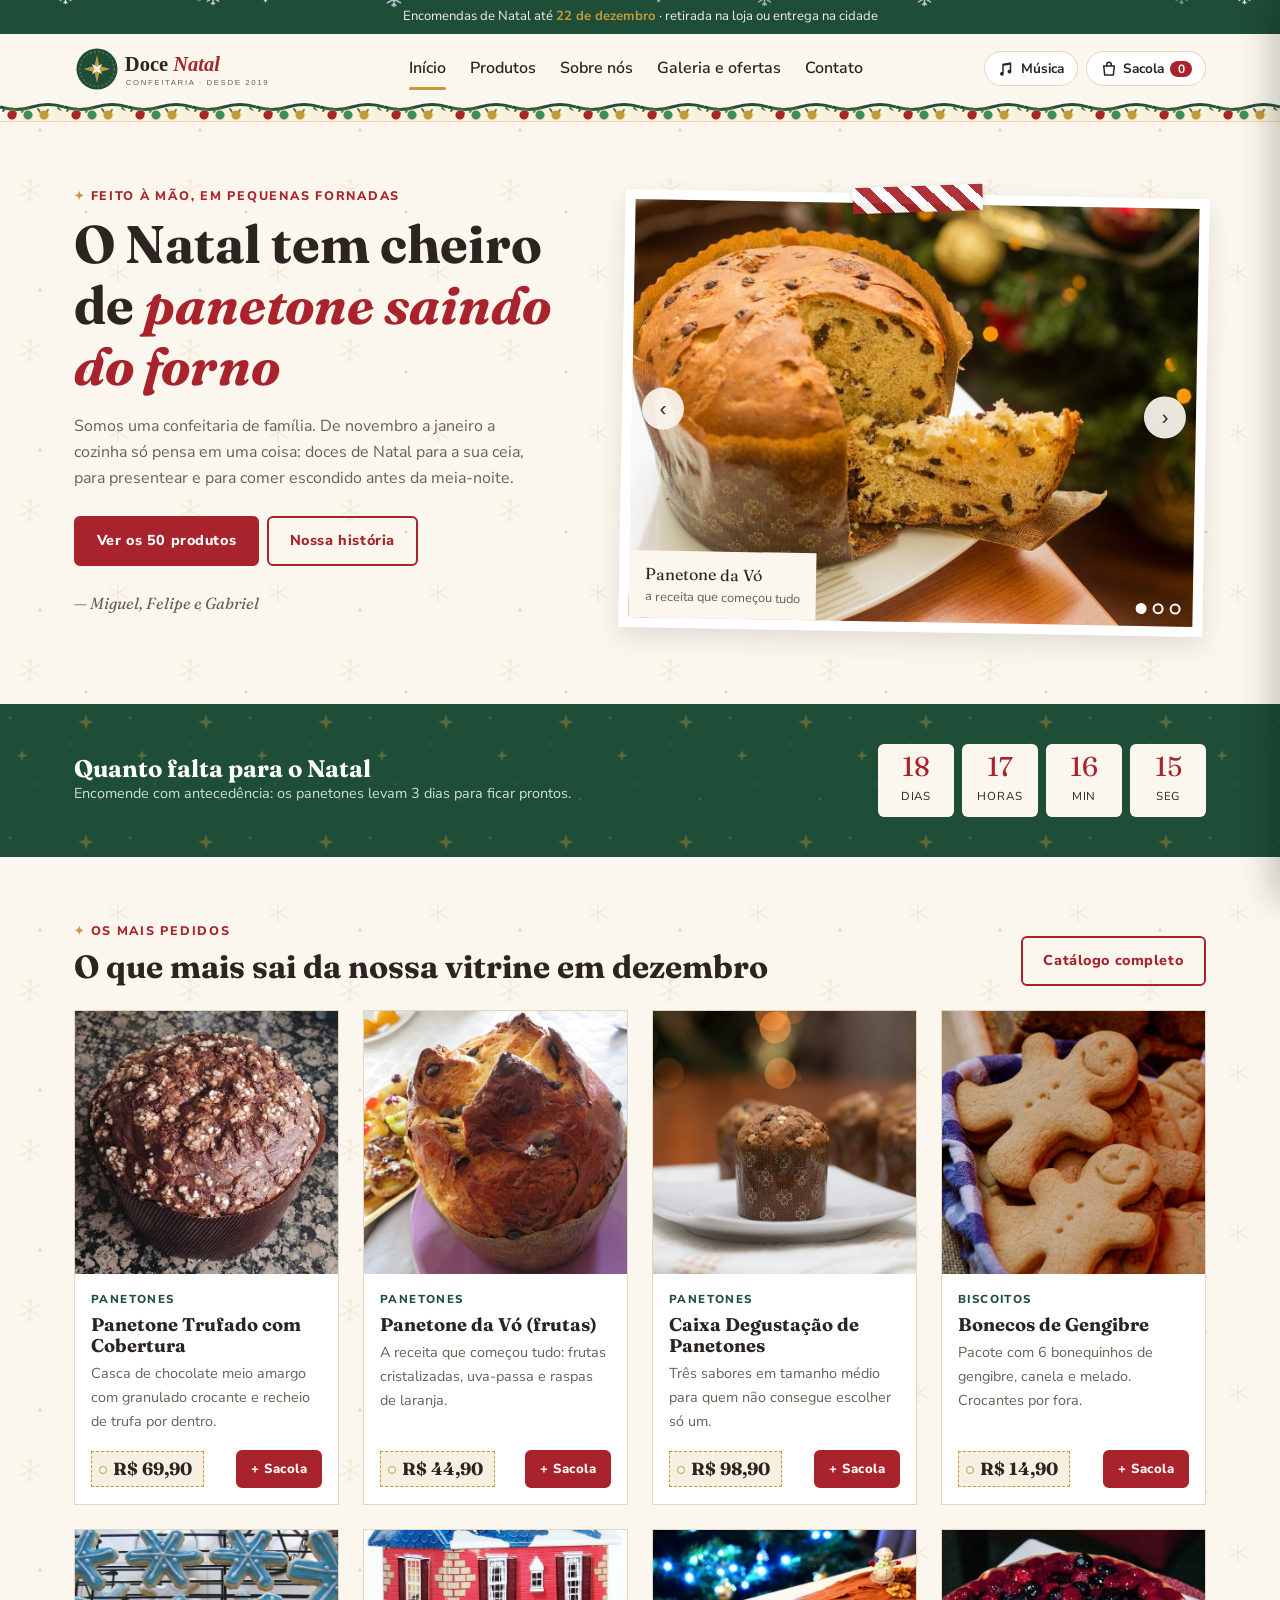
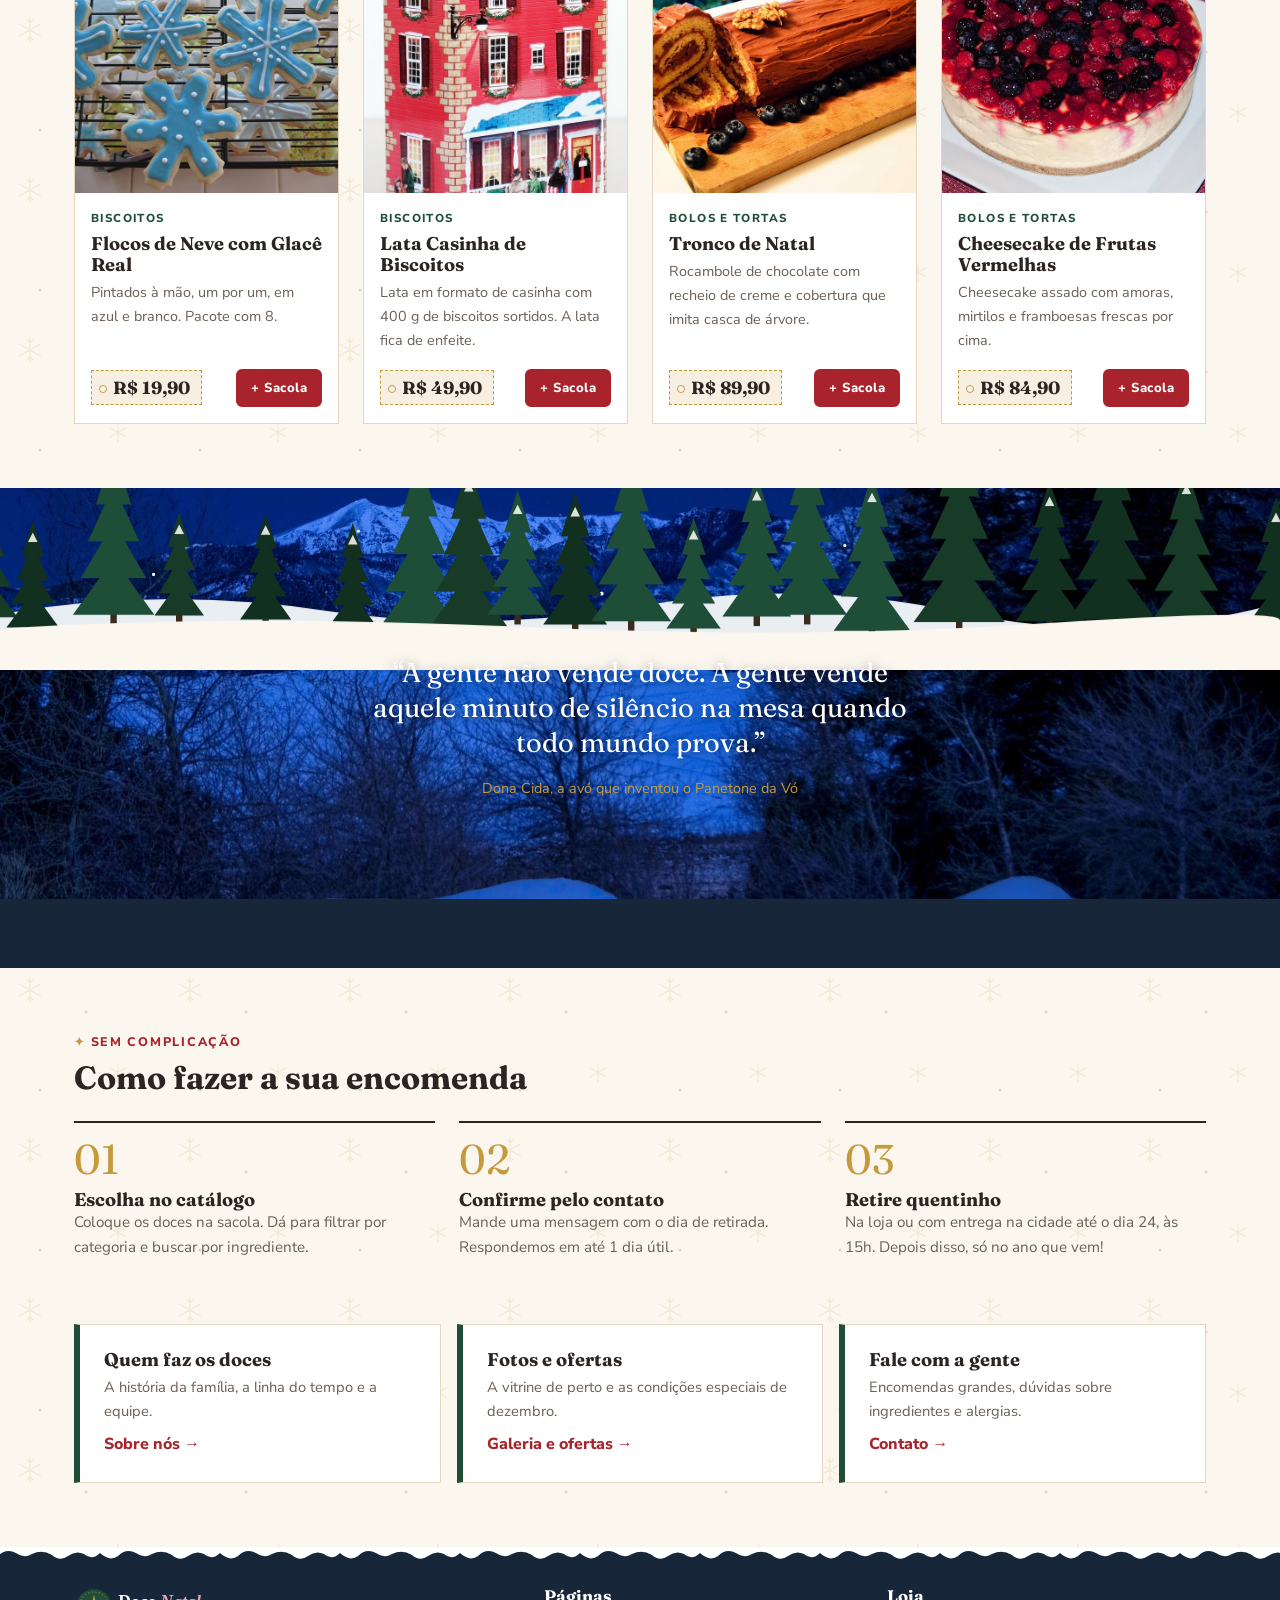
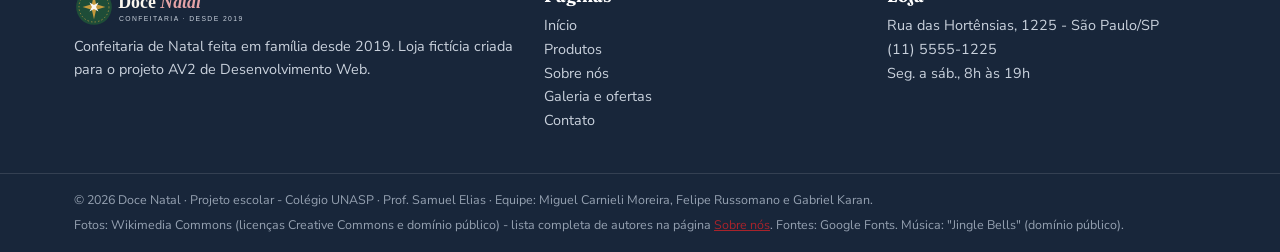
==== commit f85032f2: "Adiciona a foto e o nome completo do Miguel na equipe Co-Authored-By: Claude Opus 5.5 <noreply@anthr" ====
--- a/index.html
+++ b/index.html
@@ -160,7 +160,7 @@
     </div>
     <div class="rodape-fim">
       <div class="container">
-        <p>© 2026 Doce Natal · Projeto escolar - Colégio UNASP · Prof. Samuel Elias · Equipe: Miguel Carnieli, Felipe Russomano e Gabriel Karan.</p>
+        <p>© 2026 Doce Natal · Projeto escolar - Colégio UNASP · Prof. Samuel Elias · Equipe: Miguel Carnieli Moreira, Felipe Russomano e Gabriel Karan.</p>
         <p>Fotos: Wikimedia Commons (licenças Creative Commons e domínio público) - lista completa de autores na página <a href="sobre.html#creditos">Sobre nós</a>. Fontes: Google Fonts. Música: "Jingle Bells" (domínio público).</p>
       </div>
     </div>
--- a/css/style.css
+++ b/css/style.css
@@ -935,6 +935,12 @@
   background: var(--verde);
   border: 4px solid var(--creme);
   outline: 2px solid var(--dourado);
+}
+
+/* quando o avatar é uma foto: recorta redondinho sem esticar */
+img.avatar {
+  object-fit: cover;
+  background: var(--creme);
 }
 
 .pessoa:nth-child(2) .avatar { background: var(--vermelho); }
@@ -1522,9 +1528,156 @@
   to   { opacity: 1; transform: translate(-50%, 0); }
 }
 
+/* ---------- 14. CLIMA DE NATAL (só decoração, não muda o layout) ---------- */
+
+/* fundo da página com flocos de neve dourados bem clarinhos */
+body {
+  background-image: url("data:image/svg+xml,%3Csvg xmlns='http://www.w3.org/2000/svg' width='160' height='160'%3E%3Cg stroke='%23C59A3D' stroke-width='1.2' stroke-linecap='round' fill='none' opacity='0.16'%3E%3Cpath d='M30 18v24M19.6 24l20.8 12M19.6 36l20.8-12M27 20l3 3 3-3M27 40l3-3 3 3'/%3E%3Cpath d='M118 104v18M110 108l16 9M110 117l16-9'/%3E%3C/g%3E%3Ccircle cx='86' cy='52' r='1.6' fill='%23A8232B' opacity='0.18'/%3E%3Ccircle cx='40' cy='130' r='1.6' fill='%231E4D38' opacity='0.18'/%3E%3C/svg%3E");
+}
+
+/* varal: agora é uma guirlanda de pinheiro, e as lâmpadas brilham */
+.varal {
+  height: 18px;
+  background: url("data:image/svg+xml,%3Csvg xmlns='http://www.w3.org/2000/svg' width='64' height='18'%3E%3Cpath d='M0 4 Q16 9 32 4 T64 4' stroke='%231E4D38' stroke-width='3' fill='none'/%3E%3Cpath d='M6 5l-3 3M14 7l2 3M24 6l-2 3M38 6l2 3M48 7l-2 3M58 5l3 3' stroke='%232F6B4F' stroke-width='2' stroke-linecap='round'/%3E%3C/svg%3E") repeat-x top left / 64px 18px;
+}
+
+.varal::before,
+.varal::after {
+  background-size: 64px 18px;
+  filter: drop-shadow(0 0 3px rgba(255, 210, 120, 0.9));
+}
+
+.varal::before {
+  background-image:
+    radial-gradient(circle at 12px 12px, var(--vermelho) 4px, transparent 5px),
+    radial-gradient(circle at 44px 12px, var(--dourado) 4px, transparent 5px);
+}
+
+.varal::after {
+  background-image:
+    radial-gradient(circle at 28px 12px, #3E8E63 4px, transparent 5px),
+    radial-gradient(circle at 60px 12px, #F4EFE2 4px, transparent 5px);
+}
+
+/* estrelinha antes do "chapéu" dos títulos */
+.chapeu::before {
+  content: "✦ ";
+  color: var(--dourado);
+}
+
+/* fita listrada de bengala doce prendendo a foto do slideshow */
+.slideshow::before {
+  content: "";
+  position: absolute;
+  top: -18px;
+  left: 50%;
+  z-index: 3;
+  width: 130px;
+  height: 26px;
+  margin-left: -65px;
+  transform: rotate(-3deg);
+  background: repeating-linear-gradient(45deg, var(--vermelho) 0 10px, var(--neve) 10px 20px);
+  opacity: 0.92;
+  box-shadow: 0 2px 6px rgba(0, 0, 0, 0.15);
+}
+
+.foto-moldura {
+  border-bottom-width: 34px;     /* moldura estilo foto de polaroide */
+}
+
+/* faixa da contagem com estrelinhas e flocos brancos */
+.faixa-contagem {
+  background-color: var(--verde);
+  background-image: url("data:image/svg+xml,%3Csvg xmlns='http://www.w3.org/2000/svg' width='120' height='120'%3E%3Cg fill='white' opacity='0.12'%3E%3Ccircle cx='10' cy='14' r='1.5'/%3E%3Ccircle cx='70' cy='40' r='1'/%3E%3Ccircle cx='100' cy='95' r='1.5'/%3E%3Ccircle cx='35' cy='80' r='1'/%3E%3C/g%3E%3Cpath d='M86 10l2 6 6 2-6 2-2 6-2-6-6-2 6-2z M22 46l1.5 4 4 1.5-4 1.5-1.5 4-1.5-4-4-1.5 4-1.5z' fill='%23C59A3D' opacity='0.35'/%3E%3C/svg%3E");
+}
+
+/* fita vermelha "Mais pedido" nos produtos em destaque */
+.card {
+  position: relative;
+}
+
+.fita {
+  position: absolute;
+  top: 12px;
+  left: -6px;
+  z-index: 2;
+  background: var(--vermelho);
+  color: var(--neve);
+  font-size: 0.72rem;
+  font-weight: 800;
+  letter-spacing: 0.06em;
+  text-transform: uppercase;
+  padding: 0.25rem 0.7rem;
+  box-shadow: 0 2px 4px rgba(0, 0, 0, 0.2);
+}
+
+/* na página inicial todos os cards já são "mais pedidos", então a fita não aparece */
+.pagina-home .fita {
+  display: none;
+}
+
+/* dobrinha da fita (triângulo feito com bordas) */
+.fita::after {
+  content: "";
+  position: absolute;
+  left: 0;
+  bottom: -6px;
+  border-top: 6px solid var(--vermelho-escuro);
+  border-left: 6px solid transparent;
+}
+
+/* estrelas piscando no céu do parallax */
+.camada-fundo { z-index: 0; }
+.camada-frente { z-index: 2; }
+.parallax-texto { z-index: 3; }
+
+.parallax::before {
+  content: "";
+  position: absolute;
+  inset: 0;
+  z-index: 1;
+  background-image:
+    radial-gradient(circle at 12% 18%, #fff 1.2px, transparent 2px),
+    radial-gradient(circle at 28% 9%, #fff 1px, transparent 2px),
+    radial-gradient(circle at 47% 22%, #fff 1.4px, transparent 2.4px),
+    radial-gradient(circle at 66% 12%, #fff 1px, transparent 2px),
+    radial-gradient(circle at 83% 26%, #fff 1.3px, transparent 2.3px),
+    radial-gradient(circle at 93% 7%, #fff 1px, transparent 2px),
+    radial-gradient(circle at 6% 34%, #fff 1px, transparent 2px);
+  animation: cintilar 3s ease-in-out infinite alternate;
+}
+
+/* neve acumulada em cima do rodapé */
+footer {
+  position: relative;
+}
+
+footer::before {
+  content: "";
+  position: absolute;
+  left: 0;
+  right: 0;
+  top: 0;
+  height: 16px;
+  background: url("data:image/svg+xml,%3Csvg xmlns='http://www.w3.org/2000/svg' width='120' height='16'%3E%3Cpath d='M0 0 H120 V6 Q112 14 104 7 Q96 3 88 9 Q80 15 72 8 Q62 2 52 7 Q44 12 36 6 Q26 1 18 9 Q10 15 0 6 Z' fill='%23FFFFFF'/%3E%3C/svg%3E") repeat-x top / 120px 16px;
+}
+
+/* flocos de neve com desenho (o JavaScript usa essa classe em 1 a cada 3 flocos) */
+.floco.desenhado {
+  border-radius: 0;
+  box-shadow: none;
+  background: url("data:image/svg+xml,%3Csvg xmlns='http://www.w3.org/2000/svg' viewBox='0 0 24 24'%3E%3Cg stroke='%23FFFFFF' stroke-width='1.8' stroke-linecap='round' fill='none'%3E%3Cpath d='M12 2v20M3.3 7l17.4 10M3.3 17l17.4-10M9.5 3.5 12 6l2.5-2.5M9.5 20.5 12 18l2.5 2.5'/%3E%3C/g%3E%3C/svg%3E") center / contain no-repeat;
+  filter: drop-shadow(0 0 2px rgba(80, 110, 140, 0.7));
+}
+
+@keyframes cintilar {
+  from { opacity: 0.35; }
+  to   { opacity: 1; }
+}
+
 /* quem pediu ao sistema "menos movimento" não vê neve nem animações */
 @media (prefers-reduced-motion: reduce) {
-  .floco, .varal::before, .varal::after, .pulsar { animation: none; }
+  .floco, .varal::before, .varal::after, .pulsar, .parallax::before { animation: none; }
   .revelar { opacity: 1; transform: none; transition: none; }
   .slide { transition: none; }
 }
--- a/css/responsivo.css
+++ b/css/responsivo.css
@@ -57,7 +57,7 @@
   h1 { font-size: 2.6rem; }
   h2 { font-size: 2rem; }
 
-  .container { padding: 0 var(--e3); }
+  .container { padding-left: var(--e3); padding-right: var(--e3); }
 
   .grade-produtos { grid-template-columns: repeat(2, 1fr); }
   .galeria { grid-template-columns: repeat(3, 1fr); }
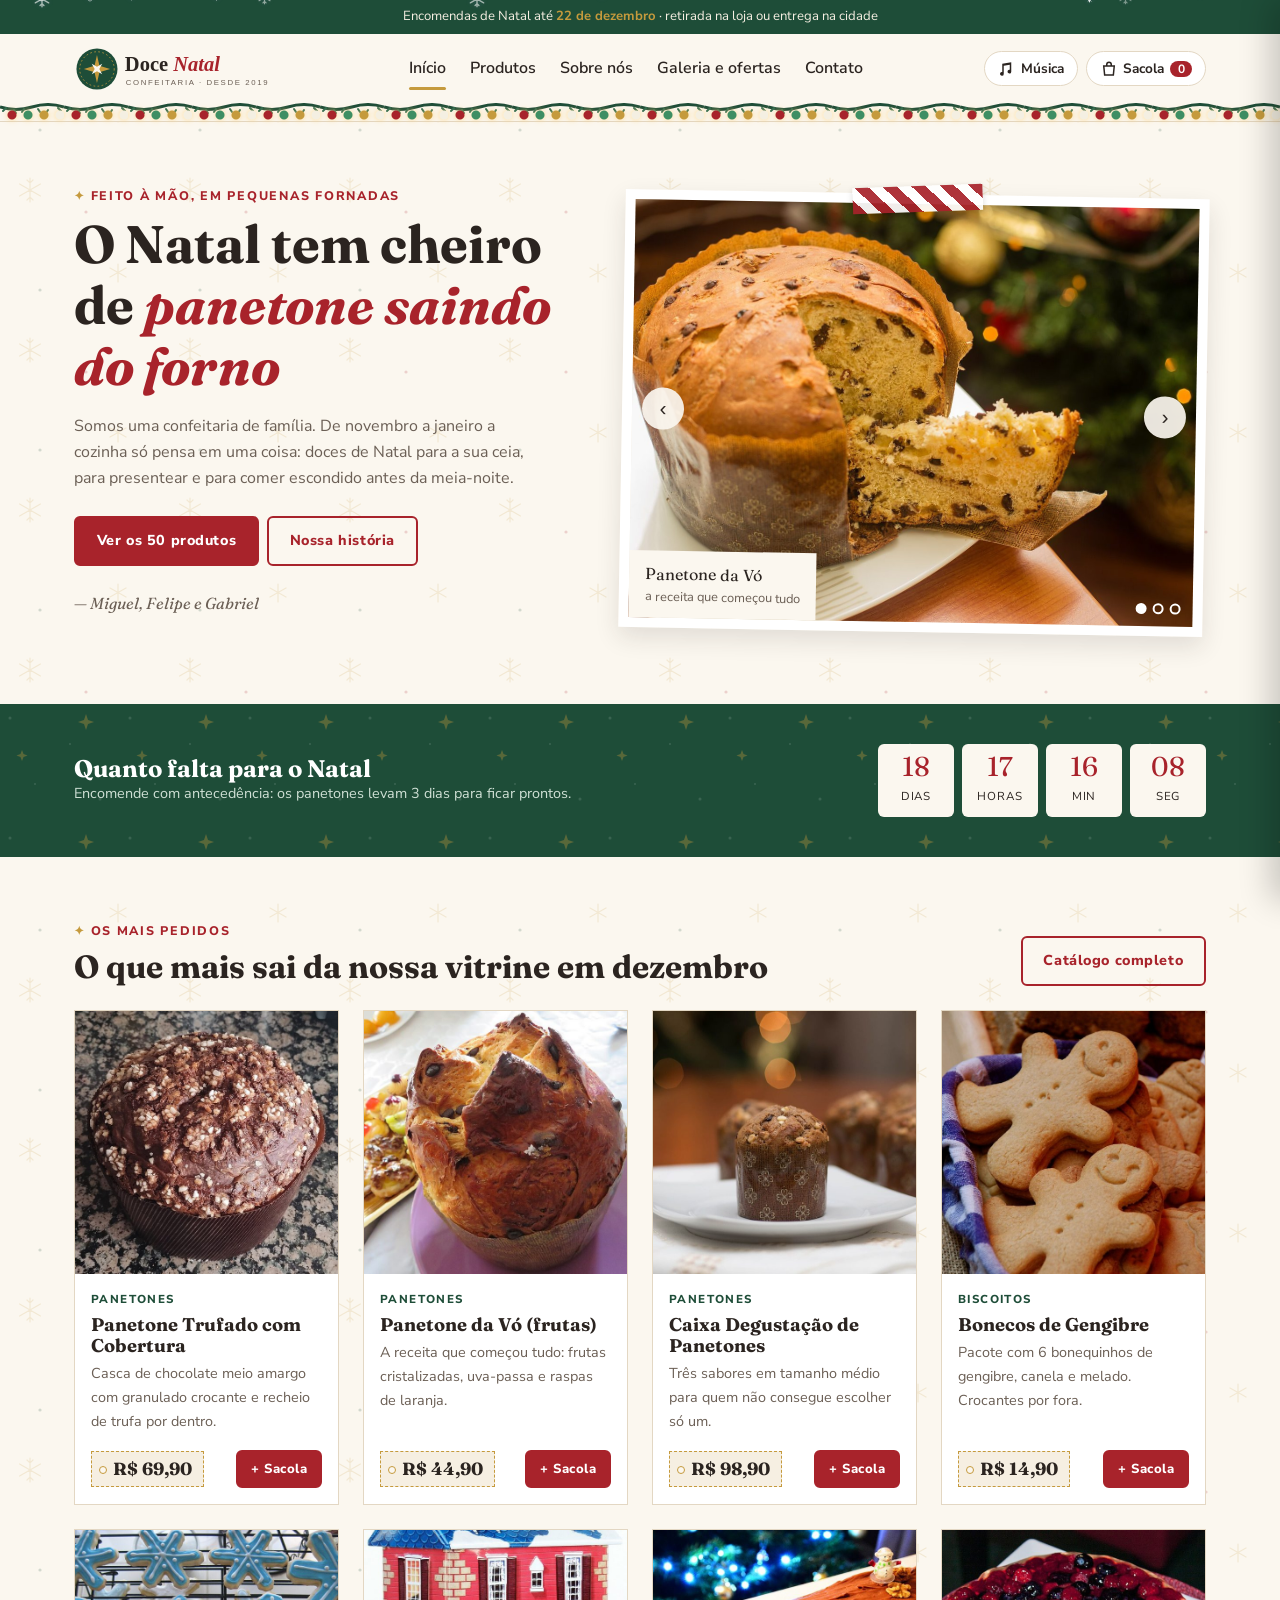
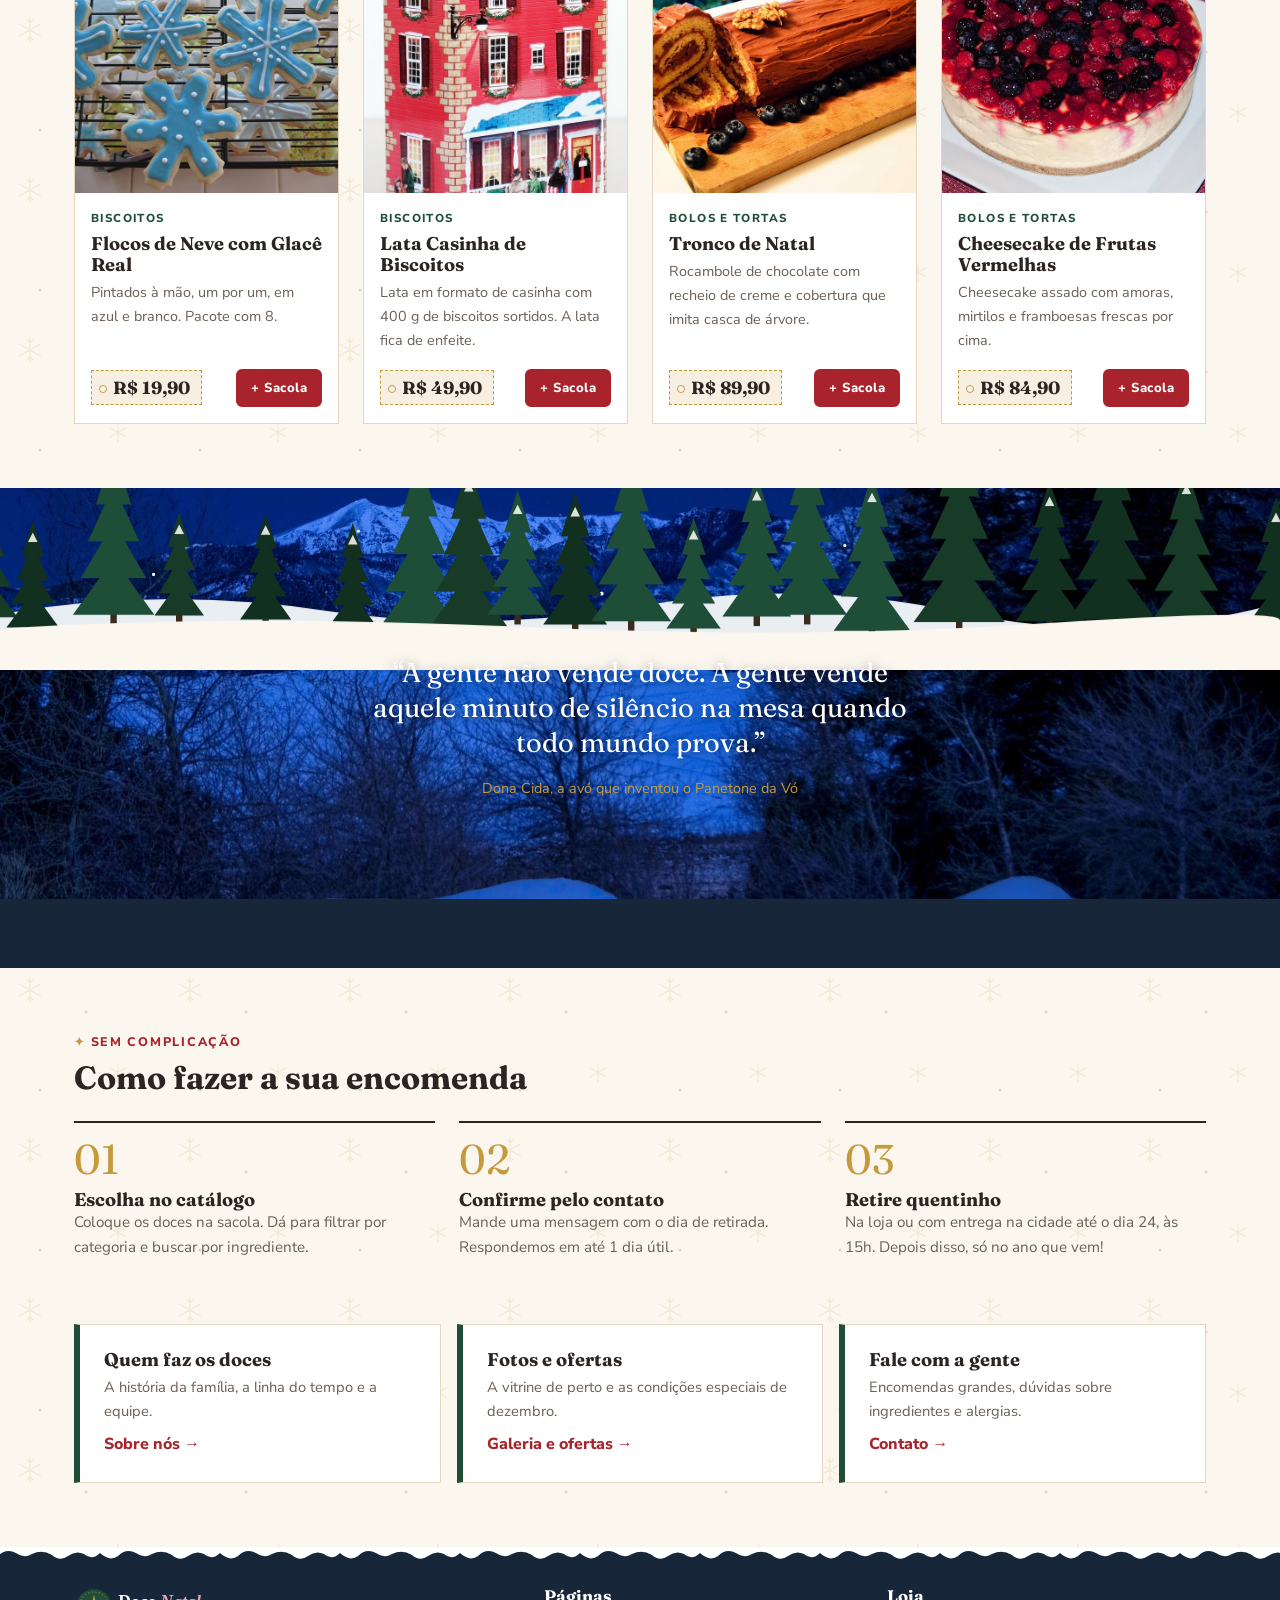
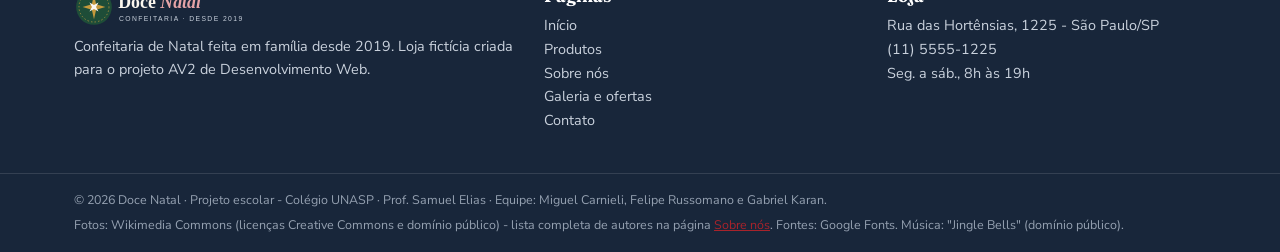
==== commit 516133a7: "Usa só Miguel Carnieli no site Co-Authored-By: Claude Opus 5.5 <noreply@anthropic.com>" ====
--- a/index.html
+++ b/index.html
@@ -160,7 +160,7 @@
     </div>
     <div class="rodape-fim">
       <div class="container">
-        <p>© 2026 Doce Natal · Projeto escolar - Colégio UNASP · Prof. Samuel Elias · Equipe: Miguel Carnieli Moreira, Felipe Russomano e Gabriel Karan.</p>
+        <p>© 2026 Doce Natal · Projeto escolar - Colégio UNASP · Prof. Samuel Elias · Equipe: Miguel Carnieli, Felipe Russomano e Gabriel Karan.</p>
         <p>Fotos: Wikimedia Commons (licenças Creative Commons e domínio público) - lista completa de autores na página <a href="sobre.html#creditos">Sobre nós</a>. Fontes: Google Fonts. Música: "Jingle Bells" (domínio público).</p>
       </div>
     </div>
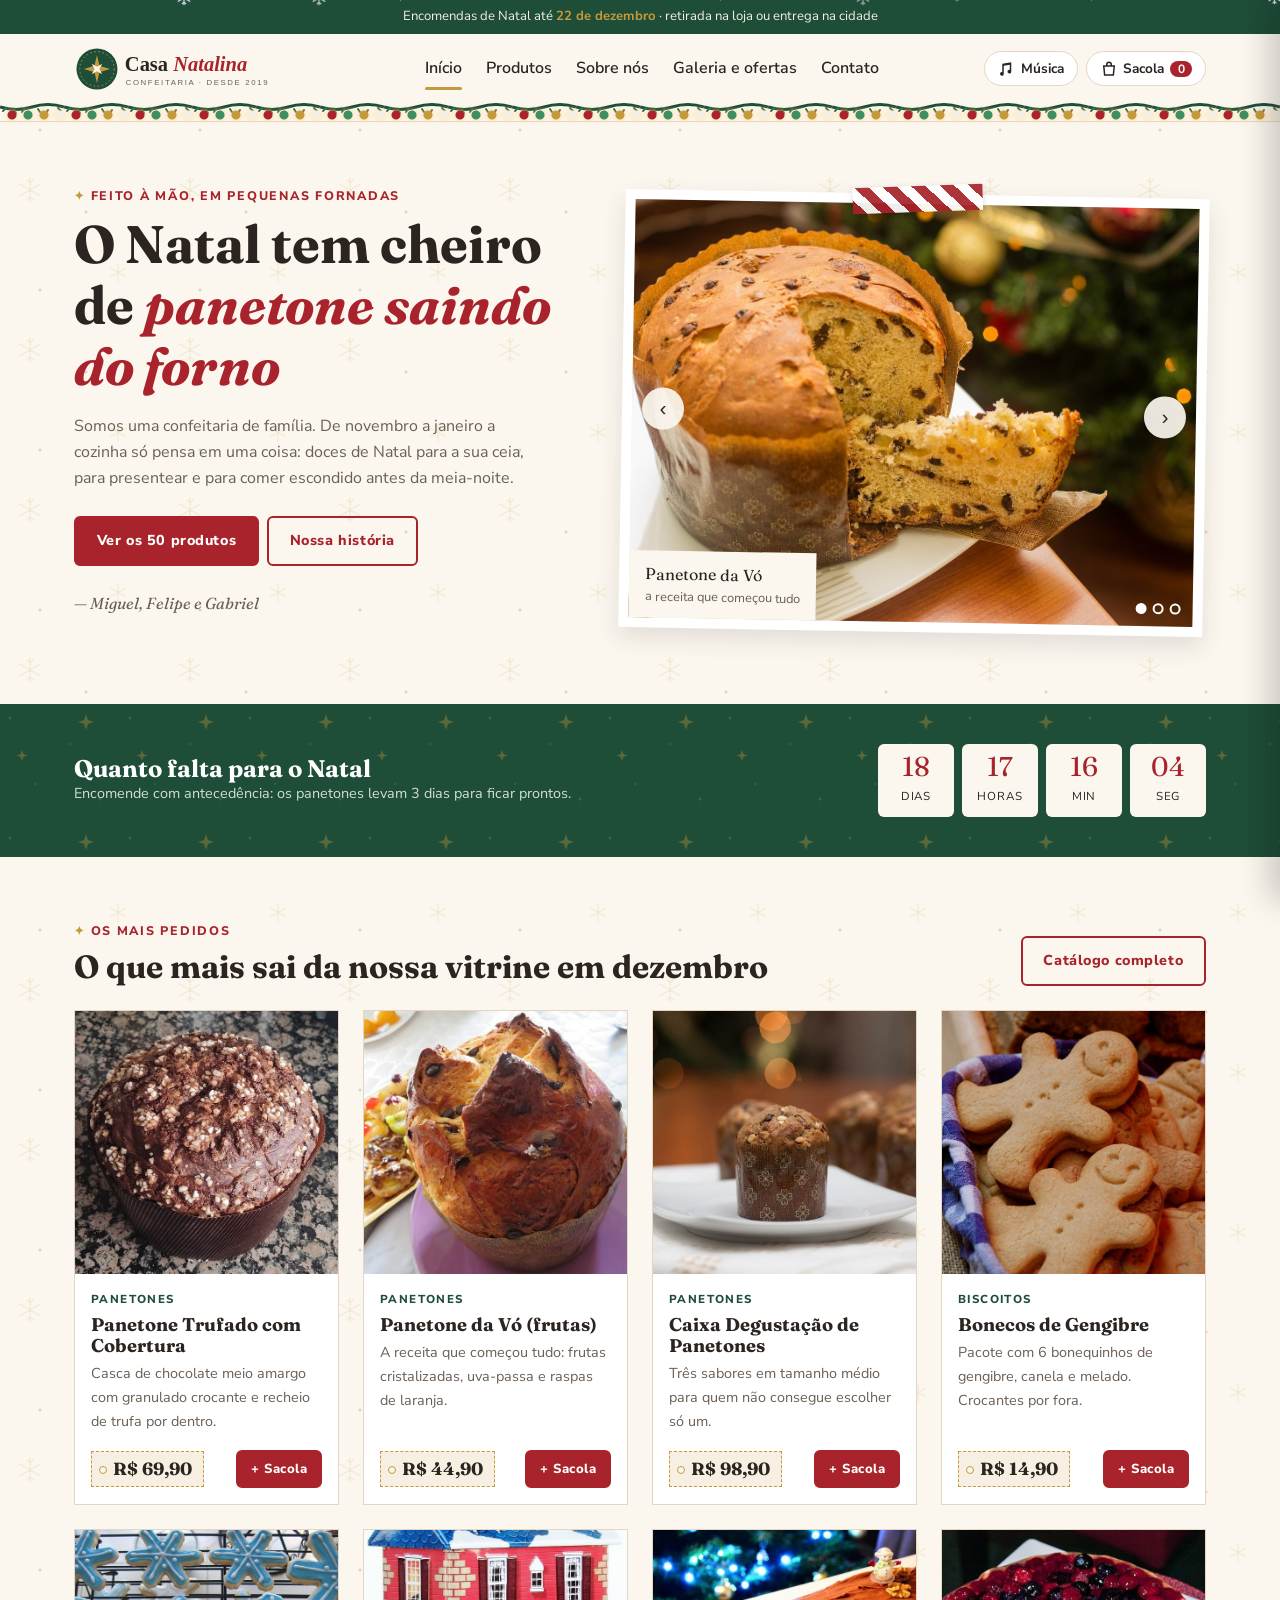
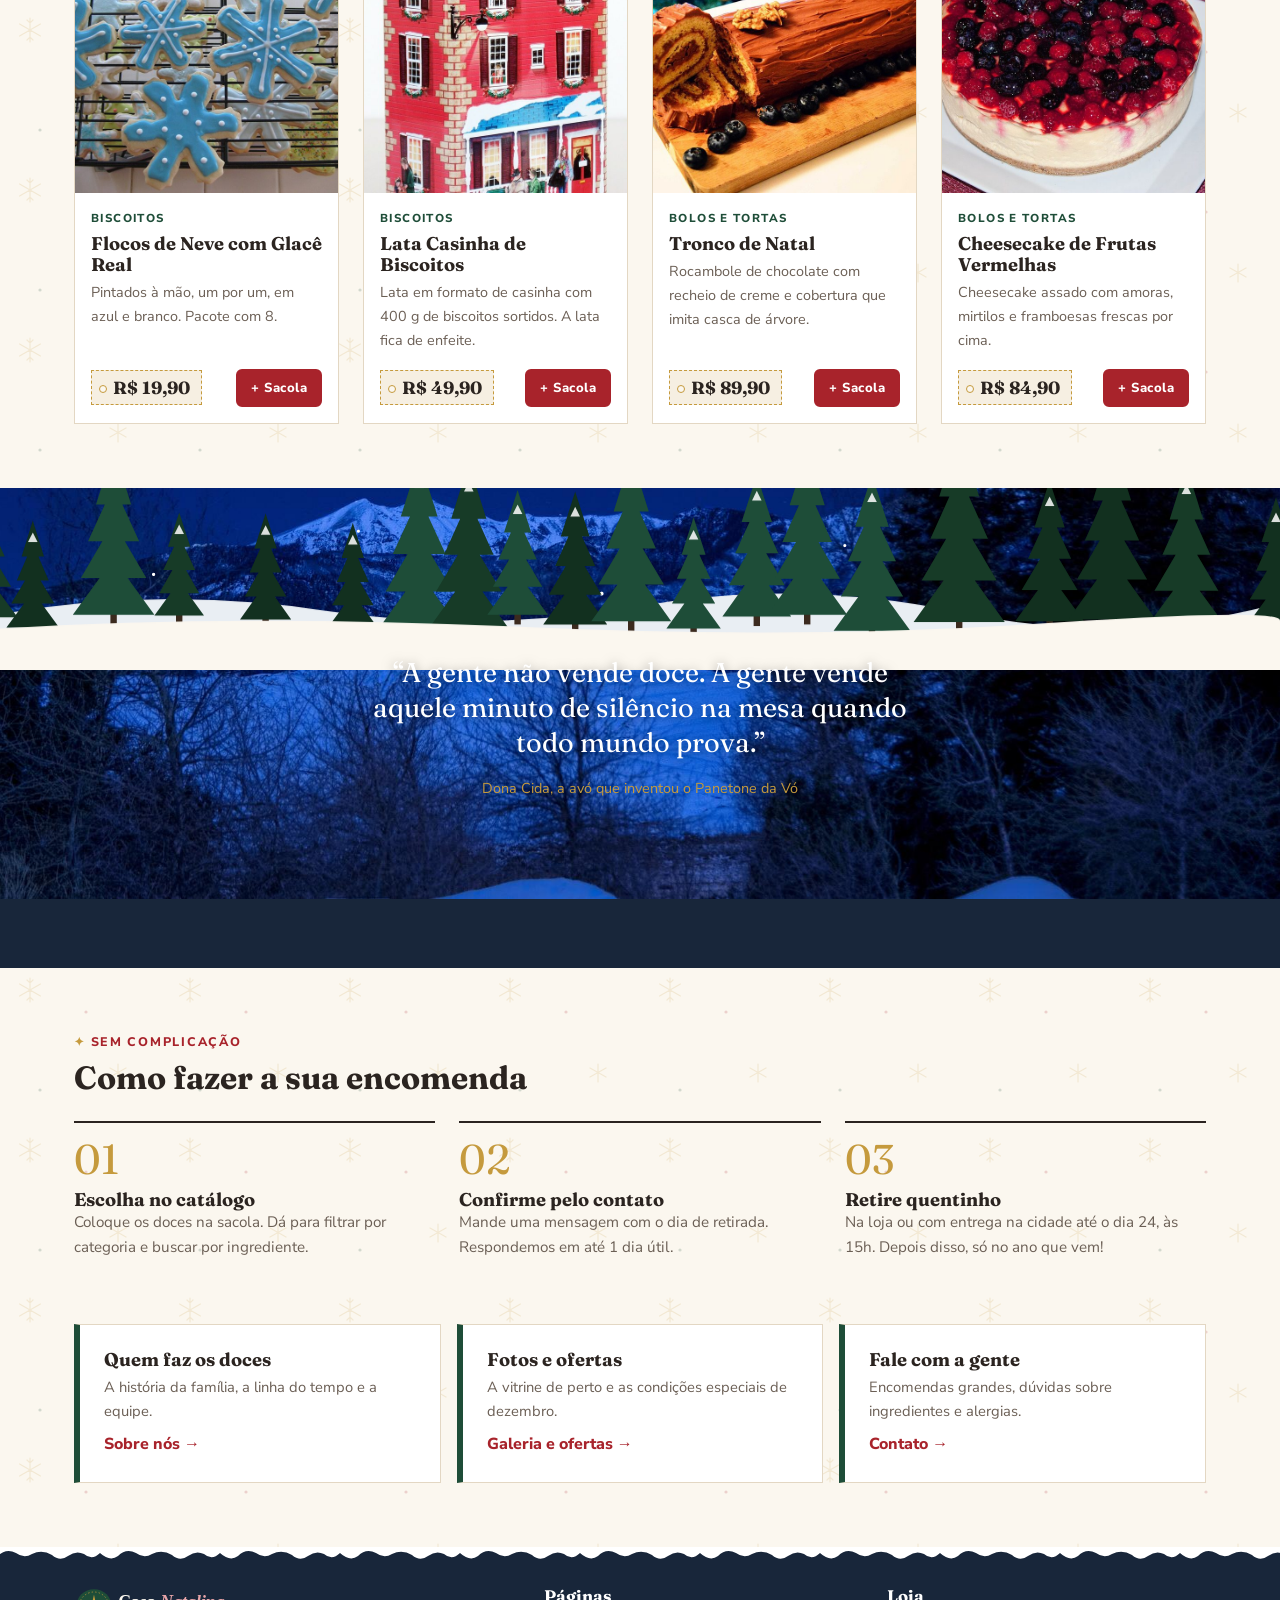
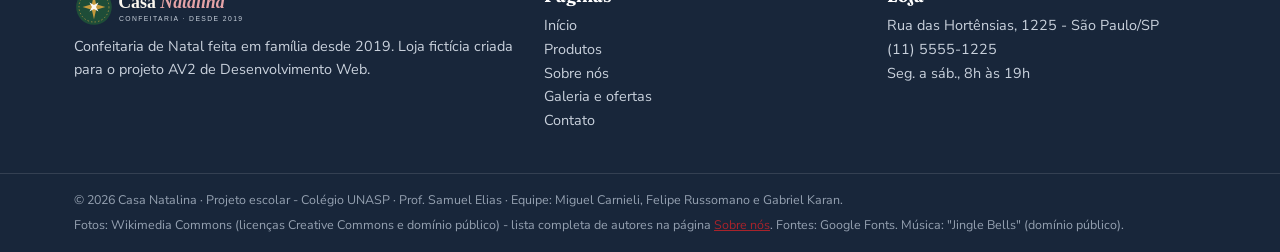
==== commit b1a0b283: "Renomeia a loja para Casa Natalina e adiciona a foto do Felipe Co-Authored-By: Claude Opus 5.5 <nore" ====
--- a/index.html
+++ b/index.html
@@ -3,8 +3,8 @@
 <head>
   <meta charset="UTF-8">
   <meta name="viewport" content="width=device-width, initial-scale=1.0">
-  <meta name="description" content="Doce Natal: panetones, biscoitos, bolos e cestas de Natal feitos à mão.">
-  <title>Doce Natal | Confeitaria de Natal</title>
+  <meta name="description" content="Casa Natalina: panetones, biscoitos, bolos e cestas de Natal feitos à mão.">
+  <title>Casa Natalina | Confeitaria de Natal</title>
   <link rel="icon" href="img/favicon.svg" type="image/svg+xml">
   <link rel="stylesheet" href="css/style.css">
   <link rel="stylesheet" href="css/responsivo.css">
@@ -15,7 +15,7 @@
   <p class="aviso-topo">Encomendas de Natal até <strong>22 de dezembro</strong><span class="some-celular"> · retirada na loja ou entrega na cidade</span></p>
   <header>
     <div class="container cabecalho">
-      <a href="index.html" class="logo"><img src="img/logo.svg" alt="Doce Natal Confeitaria - página inicial"></a>
+      <a href="index.html" class="logo"><img src="img/logo.svg" alt="Casa Natalina Confeitaria - página inicial"></a>
       <nav class="menu" id="menu" aria-label="Menu principal">
         <a href="index.html" class="ativo" aria-current="page">Início</a>
         <a href="produtos.html">Produtos</a>
@@ -136,7 +136,7 @@
   <footer>
     <div class="container rodape">
       <div>
-        <img src="img/logo-claro.svg" alt="Doce Natal Confeitaria" class="rodape-logo">
+        <img src="img/logo-claro.svg" alt="Casa Natalina Confeitaria" class="rodape-logo">
         <p>Confeitaria de Natal feita em família desde 2019. Loja fictícia criada para o projeto AV2 de Desenvolvimento Web.</p>
       </div>
       <div>
@@ -160,7 +160,7 @@
     </div>
     <div class="rodape-fim">
       <div class="container">
-        <p>© 2026 Doce Natal · Projeto escolar - Colégio UNASP · Prof. Samuel Elias · Equipe: Miguel Carnieli, Felipe Russomano e Gabriel Karan.</p>
+        <p>© 2026 Casa Natalina · Projeto escolar - Colégio UNASP · Prof. Samuel Elias · Equipe: Miguel Carnieli, Felipe Russomano e Gabriel Karan.</p>
         <p>Fotos: Wikimedia Commons (licenças Creative Commons e domínio público) - lista completa de autores na página <a href="sobre.html#creditos">Sobre nós</a>. Fontes: Google Fonts. Música: "Jingle Bells" (domínio público).</p>
       </div>
     </div>
--- a/css/style.css
+++ b/css/style.css
@@ -1,5 +1,5 @@
 /* ==========================================================
-   DOCE NATAL - CONFEITARIA
+   CASA NATALINA - CONFEITARIA
    style.css: cores, fontes e o visual de cada parte do site.
    O que muda conforme o tamanho da tela fica em responsivo.css.
 
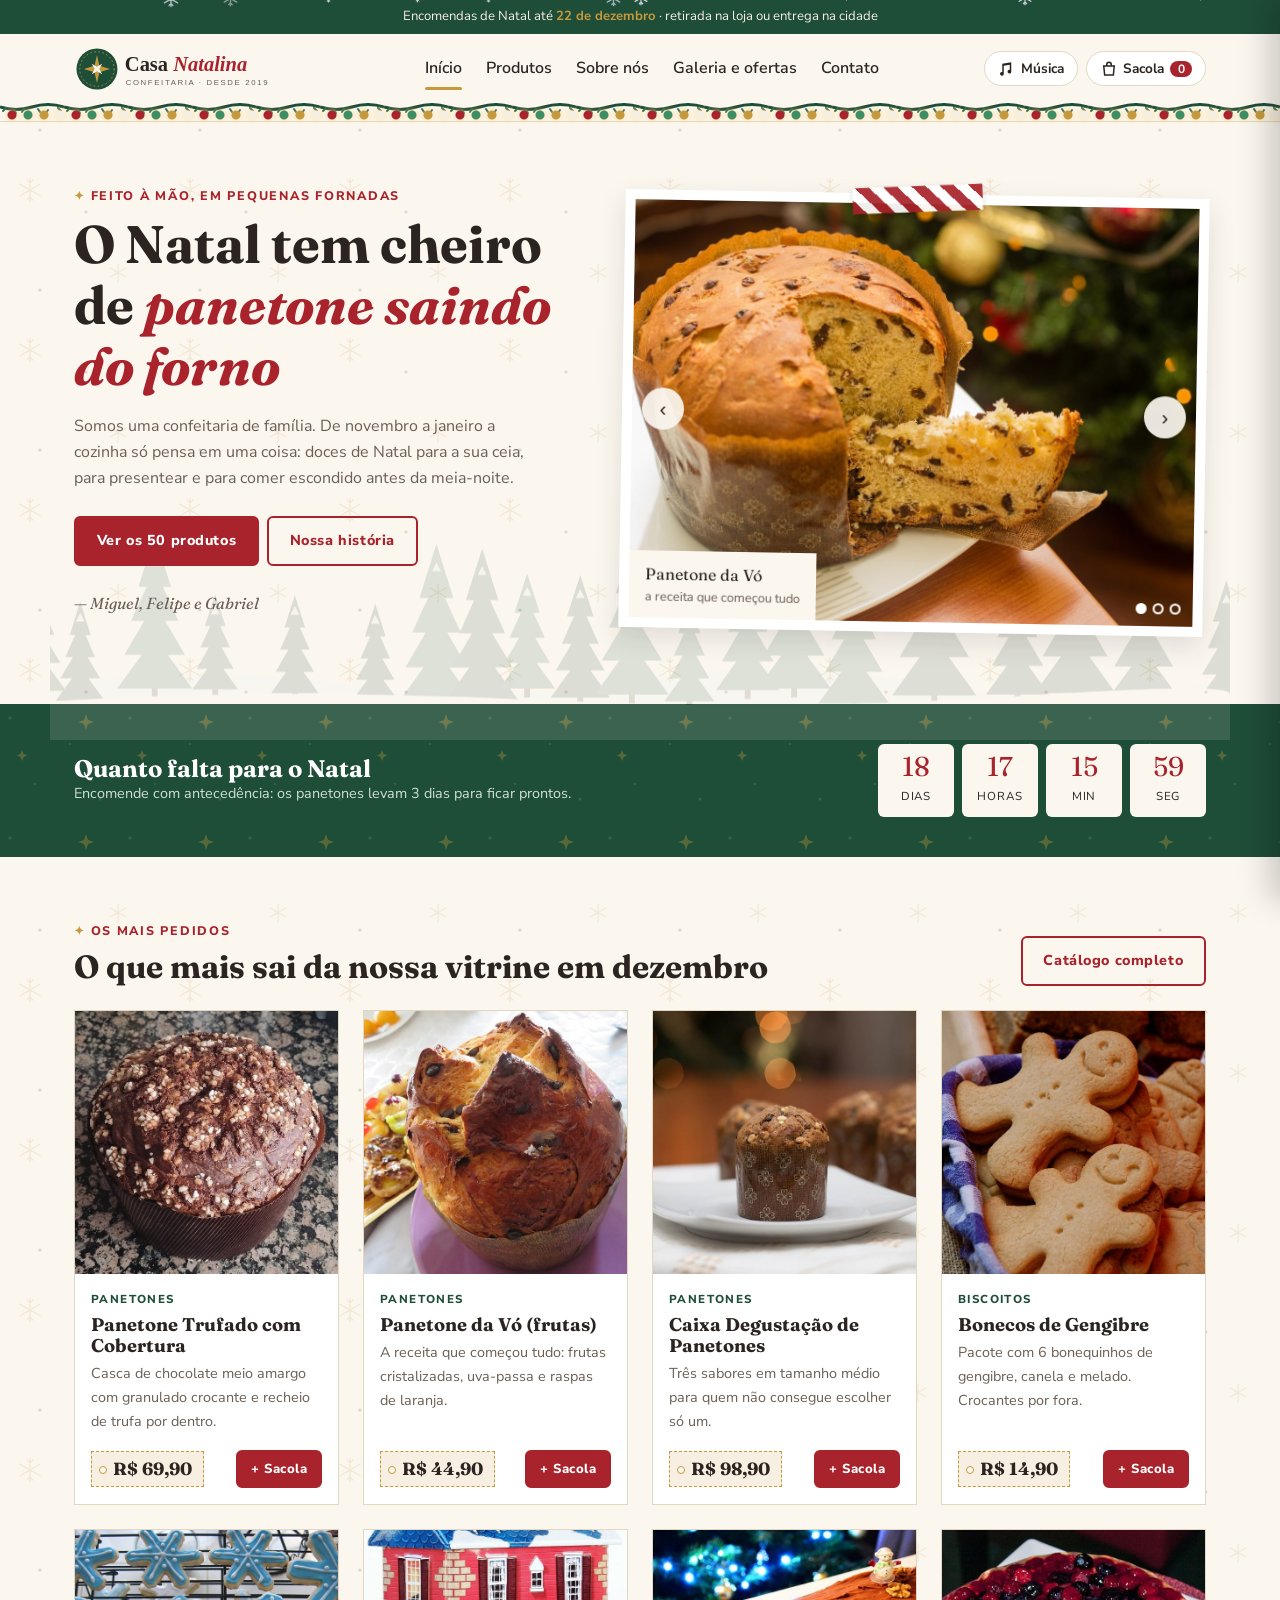
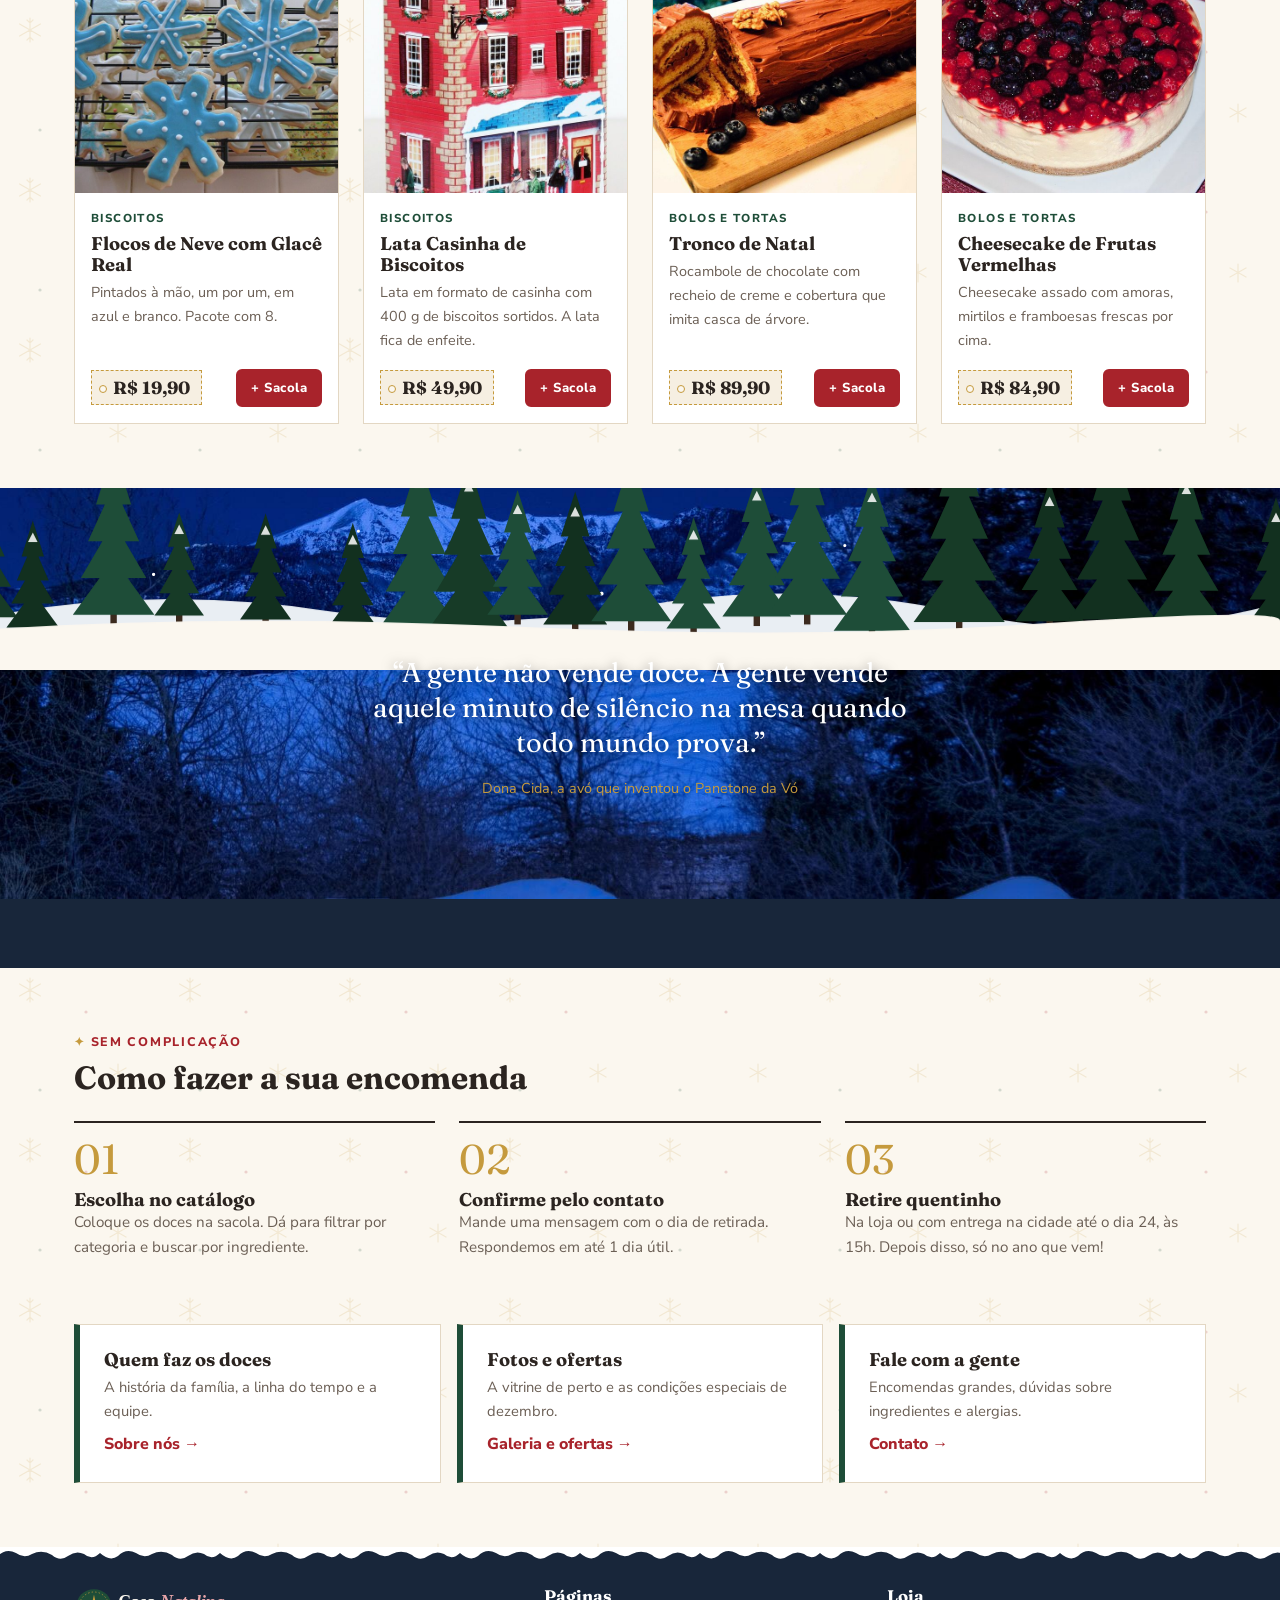
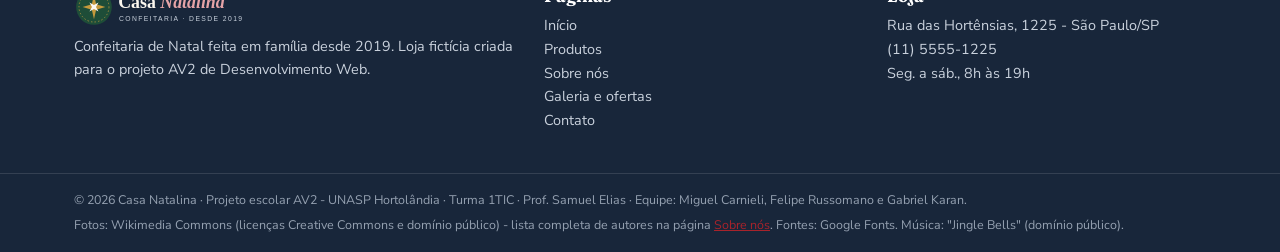
==== commit fe06b7d8: "Revisão geral: corrige avisos do validador W3C, títulos, rodapé e parallax na abertura - Slideshow c" ====
--- a/index.html
+++ b/index.html
@@ -42,6 +42,8 @@
   <main>
     <!-- ===== ABERTURA + SLIDESHOW ===== -->
     <section class="container inicio">
+      <!-- camada de parallax da abertura: pinheiros clarinhos que andam mais devagar que a página -->
+      <img src="img/banners/pinheiros-frente.svg" alt="Desenho de pinheiros ao fundo da abertura" class="camada camada-inicio" data-velocidade="0.5">
       <div>
         <span class="chapeu">Feito à mão, em pequenas fornadas</span>
         <h1>O Natal tem cheiro de <em>panetone saindo do forno</em></h1>
@@ -54,7 +56,7 @@
       </div>
 
       <!-- Slideshow: só o slide com a classe "ativo" aparece. O JavaScript troca a classe. -->
-      <div class="slideshow" aria-roledescription="carrossel" aria-label="Destaques da semana">
+      <div class="slideshow" role="region" aria-roledescription="carrossel" aria-label="Destaques da semana">
         <figure class="slide ativo">
           <img src="img/banners/slide-panetone.jpg" alt="Panetone cortado mostrando a massa com frutas, com uma árvore de Natal iluminada ao fundo">
           <figcaption>Panetone da Vó<small>a receita que começou tudo</small></figcaption>
@@ -160,7 +162,7 @@
     </div>
     <div class="rodape-fim">
       <div class="container">
-        <p>© 2026 Casa Natalina · Projeto escolar - Colégio UNASP · Prof. Samuel Elias · Equipe: Miguel Carnieli, Felipe Russomano e Gabriel Karan.</p>
+        <p>© 2026 Casa Natalina · Projeto escolar AV2 - UNASP Hortolândia · Turma 1TIC · Prof. Samuel Elias · Equipe: Miguel Carnieli, Felipe Russomano e Gabriel Karan.</p>
         <p>Fotos: Wikimedia Commons (licenças Creative Commons e domínio público) - lista completa de autores na página <a href="sobre.html#creditos">Sobre nós</a>. Fontes: Google Fonts. Música: "Jingle Bells" (domínio público).</p>
       </div>
     </div>
--- a/css/style.css
+++ b/css/style.css
@@ -1626,6 +1626,20 @@
   border-left: 6px solid transparent;
 }
 
+/* parallax da abertura: pinheiros clarinhos atrás do texto e do slideshow */
+.inicio {
+  position: relative;
+  isolation: isolate;          /* a camada com z-index -1 fica só atrás desta seção */
+}
+
+.camada-inicio {
+  bottom: -30px;
+  height: auto;
+  z-index: -1;
+  opacity: 0.13;
+  pointer-events: none;
+}
+
 /* estrelas piscando no céu do parallax */
 .camada-fundo { z-index: 0; }
 .camada-frente { z-index: 2; }
